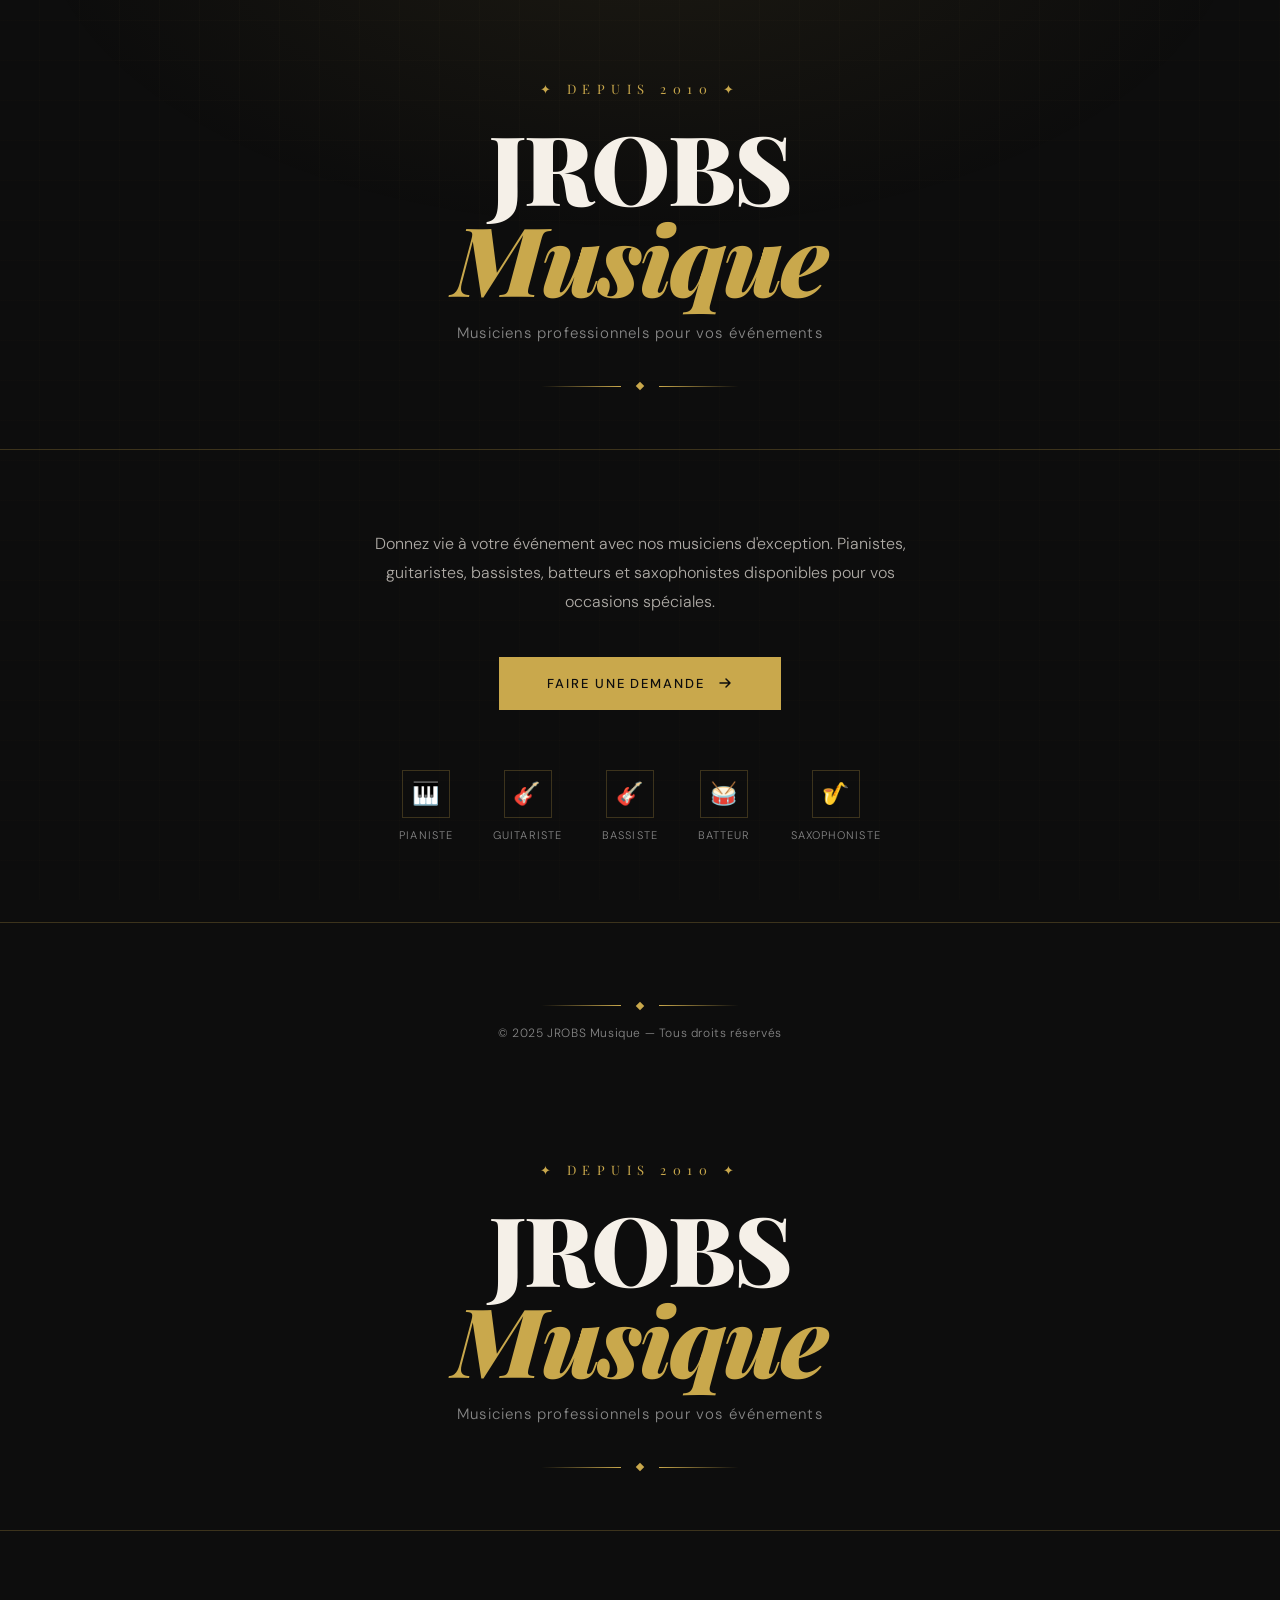
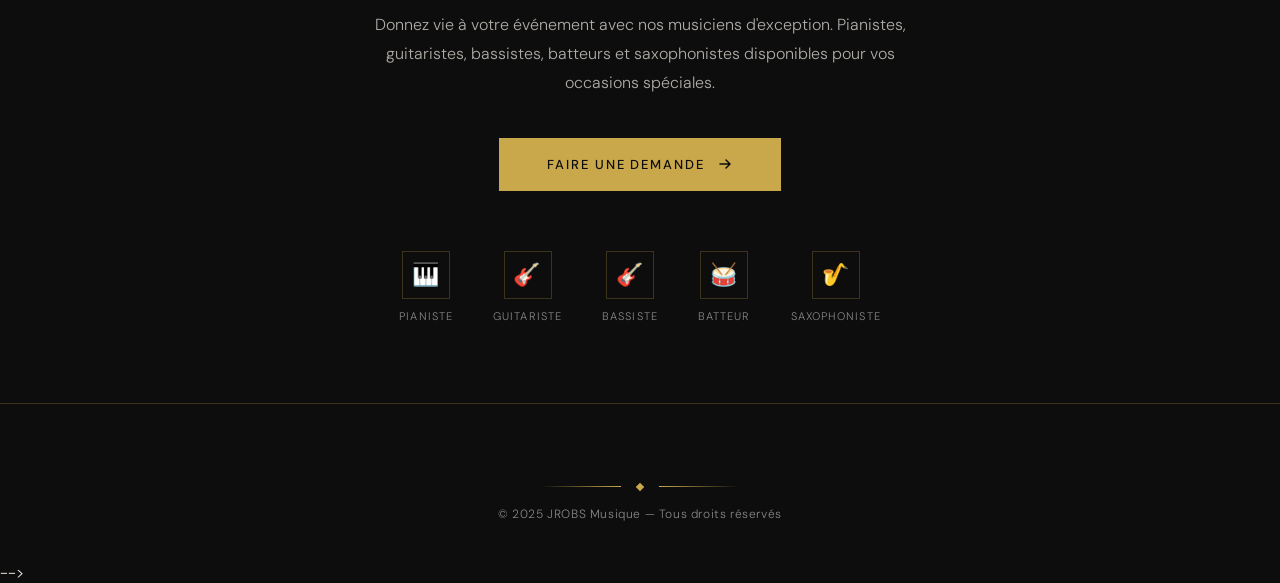
==== index.html @ 5fadddde "Update submitForm" ====
<!DOCTYPE html>
<html lang="fr">

<head>
  <meta charset="UTF-8">
  <meta name="viewport" content="width=device-width, initial-scale=1.0">
  <title>JROBS Musique — Demande de Musicien</title>
  <link
    href="https://fonts.googleapis.com/css2?family=Playfair+Display:ital,wght@0,400;0,700;0,900;1,400&family=DM+Sans:wght@300;400;500&display=swap"
    rel="stylesheet">
  <style>
    :root {
      --gold: #C9A84C;
      --gold-light: #E8CC7A;
      --dark: #0D0D0D;
      --dark2: #161616;
      --dark3: #1E1E1E;
      --cream: #F5F0E8;
      --text-muted: #888;
      --border: rgba(201, 168, 76, 0.25);
    }

    * {
      margin: 0;
      padding: 0;
      box-sizing: border-box;
    }

    body {
      background: var(--dark);
      color: var(--cream);
      font-family: 'DM Sans', sans-serif;
      font-weight: 300;
      min-height: 100vh;
      overflow-x: hidden;
    }

    /* BACKGROUND TEXTURE */
    body::before {
      content: '';
      position: fixed;
      inset: 0;
      background:
        radial-gradient(ellipse 80% 60% at 50% -10%, rgba(201, 168, 76, 0.08) 0%, transparent 60%),
        repeating-linear-gradient(0deg, transparent, transparent 39px, rgba(201, 168, 76, 0.03) 40px),
        repeating-linear-gradient(90deg, transparent, transparent 39px, rgba(201, 168, 76, 0.03) 40px);
      pointer-events: none;
      z-index: 0;
    }

    /* HERO */
    .hero {
      position: relative;
      z-index: 1;
      text-align: center;
      padding: 80px 20px 60px;
      border-bottom: 1px solid var(--border);
    }

    .logo-mark {
      font-family: 'Playfair Display', serif;
      font-size: 13px;
      letter-spacing: 0.5em;
      color: var(--gold);
      text-transform: uppercase;
      margin-bottom: 24px;
      opacity: 0;
      animation: fadeUp 0.8s 0.1s forwards;
    }

    .hero h1 {
      font-family: 'Playfair Display', serif;
      font-size: clamp(52px, 8vw, 96px);
      font-weight: 900;
      line-height: 0.95;
      letter-spacing: -0.02em;
      margin-bottom: 8px;
      opacity: 0;
      animation: fadeUp 0.8s 0.25s forwards;
    }

    .hero h1 span {
      display: block;
      font-style: italic;
      color: var(--gold);
    }

    .hero-sub {
      font-size: 15px;
      color: var(--text-muted);
      letter-spacing: 0.08em;
      margin-top: 20px;
      opacity: 0;
      animation: fadeUp 0.8s 0.4s forwards;
    }

    /* DECORATIVE LINE */
    .deco-line {
      display: flex;
      align-items: center;
      justify-content: center;
      gap: 16px;
      margin: 40px auto 0;
      opacity: 0;
      animation: fadeUp 0.8s 0.5s forwards;
    }

    .deco-line::before,
    .deco-line::after {
      content: '';
      height: 1px;
      width: 80px;
      background: linear-gradient(to right, transparent, var(--gold));
    }

    .deco-line::after {
      transform: scaleX(-1);
    }

    .deco-diamond {
      width: 6px;
      height: 6px;
      background: var(--gold);
      transform: rotate(45deg);
    }

    /* CTA SECTION */
    .cta-section {
      position: relative;
      z-index: 1;
      text-align: center;
      padding: 80px 20px;
    }

    .cta-intro {
      max-width: 560px;
      margin: 0 auto 40px;
      font-size: 16px;
      line-height: 1.8;
      color: rgba(245, 240, 232, 0.7);
      opacity: 0;
      animation: fadeUp 0.8s 0.6s forwards;
    }

    .btn-open {
      display: inline-flex;
      align-items: center;
      gap: 12px;
      background: var(--gold);
      color: var(--dark);
      font-family: 'DM Sans', sans-serif;
      font-size: 13px;
      font-weight: 500;
      letter-spacing: 0.15em;
      text-transform: uppercase;
      padding: 18px 48px;
      border: none;
      cursor: pointer;
      transition: all 0.3s;
      position: relative;
      overflow: hidden;
      opacity: 0;
      animation: fadeUp 0.8s 0.75s forwards;
    }

    .btn-open::before {
      content: '';
      position: absolute;
      inset: 0;
      background: var(--gold-light);
      transform: translateX(-100%);
      transition: transform 0.4s;
    }

    .btn-open:hover::before {
      transform: translateX(0);
    }

    .btn-open span {
      position: relative;
      z-index: 1;
    }

    .btn-open svg {
      position: relative;
      z-index: 1;
      transition: transform 0.3s;
    }

    .btn-open:hover svg {
      transform: translateX(4px);
    }

    /* INSTRUMENT ICONS */
    .instruments {
      display: flex;
      justify-content: center;
      gap: 40px;
      margin-top: 60px;
      flex-wrap: wrap;
      opacity: 0;
      animation: fadeUp 0.8s 0.9s forwards;
    }

    .instrument-item {
      display: flex;
      flex-direction: column;
      align-items: center;
      gap: 10px;
      color: var(--text-muted);
      font-size: 11px;
      letter-spacing: 0.1em;
      text-transform: uppercase;
      transition: color 0.3s;
      cursor: default;
    }

    .instrument-item:hover {
      color: var(--gold);
    }

    .instrument-icon {
      width: 48px;
      height: 48px;
      border: 1px solid var(--border);
      display: flex;
      align-items: center;
      justify-content: center;
      font-size: 22px;
      transition: border-color 0.3s, background 0.3s;
    }

    .instrument-item:hover .instrument-icon {
      border-color: var(--gold);
      background: rgba(201, 168, 76, 0.08);
    }

    /* MODAL OVERLAY */
    .modal-overlay {
      display: none;
      position: fixed;
      inset: 0;
      background: rgba(0, 0, 0, 0.85);
      backdrop-filter: blur(8px);
      z-index: 1000;
      align-items: flex-start;
      justify-content: center;
      padding: 20px;
      overflow-y: auto;
    }

    .modal-overlay.active {
      display: flex;
    }

    .modal {
      background: var(--dark2);
      border: 1px solid var(--border);
      width: 100%;
      max-width: 680px;
      margin: auto;
      position: relative;
      animation: slideUp 0.4s cubic-bezier(0.16, 1, 0.3, 1);
      box-shadow: 0 40px 100px rgba(0, 0, 0, 0.6), 0 0 0 1px rgba(201, 168, 76, 0.1);
    }

    .modal-header {
      padding: 36px 40px 28px;
      border-bottom: 1px solid var(--border);
      position: relative;
    }

    .modal-header::before {
      content: '';
      position: absolute;
      top: 0;
      left: 0;
      right: 0;
      height: 3px;
      background: linear-gradient(to right, var(--gold), var(--gold-light), var(--gold));
    }

    .modal-label {
      font-size: 11px;
      letter-spacing: 0.4em;
      color: var(--gold);
      text-transform: uppercase;
      margin-bottom: 8px;
    }

    .modal-title {
      font-family: 'Playfair Display', serif;
      font-size: 28px;
      font-weight: 700;
    }

    .modal-close {
      position: absolute;
      top: 28px;
      right: 32px;
      background: none;
      border: 1px solid var(--border);
      color: var(--text-muted);
      width: 36px;
      height: 36px;
      cursor: pointer;
      font-size: 18px;
      transition: all 0.2s;
      display: flex;
      align-items: center;
      justify-content: center;
    }

    .modal-close:hover {
      border-color: var(--gold);
      color: var(--gold);
    }

    /* FORM */
    .form-body {
      padding: 36px 40px 40px;
    }

    .form-section-title {
      font-size: 10px;
      letter-spacing: 0.4em;
      color: var(--gold);
      text-transform: uppercase;
      margin-bottom: 20px;
      margin-top: 32px;
      padding-bottom: 8px;
      border-bottom: 1px solid var(--border);
    }

    .form-section-title:first-child {
      margin-top: 0;
    }

    .form-row {
      display: grid;
      grid-template-columns: 1fr 1fr;
      gap: 16px;
      margin-bottom: 16px;
    }

    .form-row.single {
      grid-template-columns: 1fr;
    }

    .form-row.triple {
      grid-template-columns: 1fr 1fr 1fr;
    }

    .form-group {
      display: flex;
      flex-direction: column;
      gap: 6px;
    }

    label {
      font-size: 11px;
      letter-spacing: 0.1em;
      color: var(--text-muted);
      text-transform: uppercase;
    }

    input,
    select,
    textarea {
      background: var(--dark3);
      border: 1px solid rgba(255, 255, 255, 0.08);
      color: var(--cream);
      font-family: 'DM Sans', sans-serif;
      font-size: 14px;
      font-weight: 300;
      padding: 12px 16px;
      outline: none;
      transition: border-color 0.2s, background 0.2s;
      appearance: none;
    }

    input:focus,
    select:focus,
    textarea:focus {
      border-color: var(--gold);
      background: rgba(201, 168, 76, 0.04);
    }

    input::placeholder,
    textarea::placeholder {
      color: rgba(255, 255, 255, 0.2);
    }

    select {
      cursor: pointer;
      background-image: url("data:image/svg+xml,%3Csvg xmlns='http://www.w3.org/2000/svg' width='12' height='8' viewBox='0 0 12 8'%3E%3Cpath d='M1 1l5 5 5-5' stroke='%23C9A84C' stroke-width='1.5' fill='none'/%3E%3C/svg%3E");
      background-repeat: no-repeat;
      background-position: right 16px center;
      padding-right: 40px;
    }

    select option {
      background: var(--dark2);
    }

    textarea {
      resize: vertical;
      min-height: 90px;
      line-height: 1.6;
    }

    /* SERVICE SELECTOR */
    .service-grid {
      display: grid;
      grid-template-columns: repeat(5, 1fr);
      gap: 8px;
      margin-bottom: 16px;
    }

    .service-card {
      display: flex;
      flex-direction: column;
      align-items: center;
      gap: 8px;
      padding: 14px 8px 12px;
      border: 1px solid rgba(255, 255, 255, 0.08);
      background: var(--dark3);
      transition: border-color 0.2s, background 0.2s;
      text-align: center;
    }

    .service-card.active {
      border-color: var(--gold);
      background: rgba(201, 168, 76, 0.07);
    }

    .svc-icon {
      font-size: 22px;
      line-height: 1;
    }

    .svc-name {
      font-size: 10px;
      letter-spacing: 0.05em;
      color: var(--text-muted);
      transition: color 0.2s;
    }

    .service-card.active .svc-name {
      color: var(--gold);
    }

    .qty-control {
      display: flex;
      align-items: center;
      gap: 0;
      margin-top: 2px;
    }

    .qty-btn {
      width: 22px;
      height: 22px;
      background: rgba(255, 255, 255, 0.06);
      border: 1px solid rgba(255, 255, 255, 0.12);
      color: var(--cream);
      font-size: 14px;
      line-height: 1;
      cursor: pointer;
      display: flex;
      align-items: center;
      justify-content: center;
      transition: all 0.15s;
      flex-shrink: 0;
      padding: 0;
      user-select: none;
    }

    .qty-btn:hover {
      background: rgba(201, 168, 76, 0.2);
      border-color: var(--gold);
      color: var(--gold);
    }

    .service-card.active .qty-btn {
      background: rgba(201, 168, 76, 0.15);
      border-color: rgba(201, 168, 76, 0.4);
    }

    .qty-display {
      width: 26px;
      text-align: center;
      font-size: 13px;
      font-weight: 500;
      color: var(--cream);
      border-top: 1px solid rgba(255, 255, 255, 0.12);
      border-bottom: 1px solid rgba(255, 255, 255, 0.12);
      height: 22px;
      line-height: 20px;
      background: rgba(0, 0, 0, 0.2);
    }

    .service-card.active .qty-display {
      color: var(--gold);
    }

    /* RéSUMé MUSICIENS */
    .musicians-summary {
      display: none;
      background: rgba(201, 168, 76, 0.06);
      border: 1px solid var(--border);
      padding: 12px 16px;
      margin-top: 4px;
      font-size: 12px;
      color: var(--gold);
      letter-spacing: 0.04em;
    }

    .musicians-summary.visible {
      display: block;
    }

    /* CHECKBOX */
    .checkbox-group {
      display: flex;
      align-items: flex-start;
      gap: 12px;
      margin-top: 8px;
    }

    .checkbox-group input[type="checkbox"] {
      appearance: none;
      width: 18px;
      height: 18px;
      min-width: 18px;
      border: 1px solid rgba(255, 255, 255, 0.2);
      background: var(--dark3);
      cursor: pointer;
      padding: 0;
      position: relative;
      margin-top: 1px;
      transition: all 0.2s;
    }

    .checkbox-group input[type="checkbox"]:checked {
      background: var(--gold);
      border-color: var(--gold);
    }

    .checkbox-group input[type="checkbox"]:checked::after {
      content: '✓';
      position: absolute;
      inset: 0;
      display: flex;
      align-items: center;
      justify-content: center;
      color: var(--dark);
      font-size: 11px;
      font-weight: 700;
    }

    .checkbox-label {
      font-size: 12px;
      line-height: 1.5;
      color: rgba(245, 240, 232, 0.6);
    }

    .checkbox-label a {
      color: var(--gold);
      text-decoration: none;
    }

    .checkbox-label a:hover {
      text-decoration: underline;
    }

    /* POLICIES BOX */
    .policies-box {
      background: var(--dark3);
      border: 1px solid var(--border);
      padding: 16px 20px;
      margin-bottom: 16px;
      max-height: 120px;
      overflow-y: auto;
      font-size: 12px;
      line-height: 1.7;
      color: rgba(245, 240, 232, 0.5);
    }

    .policies-box::-webkit-scrollbar {
      width: 4px;
    }

    .policies-box::-webkit-scrollbar-thumb {
      background: var(--border);
    }

    /* SUBMIT BTN */
    .btn-submit {
      width: 100%;
      background: var(--gold);
      color: var(--dark);
      border: none;
      font-family: 'DM Sans', sans-serif;
      font-size: 13px;
      font-weight: 500;
      letter-spacing: 0.2em;
      text-transform: uppercase;
      padding: 18px;
      cursor: pointer;
      margin-top: 28px;
      transition: background 0.3s, transform 0.1s;
      position: relative;
      overflow: hidden;
    }

    .btn-submit::before {
      content: '';
      position: absolute;
      inset: 0;
      background: var(--gold-light);
      transform: translateX(-100%);
      transition: transform 0.4s;
    }

    .btn-submit:hover::before {
      transform: translateX(0);
    }

    .btn-submit span {
      position: relative;
      z-index: 1;
    }

    .btn-submit:active {
      transform: scale(0.99);
    }

    .btn-submit:disabled {
      opacity: 0.5;
      cursor: not-allowed;
    }

    /* SUCCESS STATE */
    .success-overlay {
      display: none;
      flex-direction: column;
      align-items: center;
      justify-content: center;
      padding: 60px 40px;
      text-align: center;
    }

    .success-overlay.active {
      display: flex;
    }

    .success-icon {
      width: 64px;
      height: 64px;
      border: 2px solid var(--gold);
      border-radius: 50%;
      display: flex;
      align-items: center;
      justify-content: center;
      font-size: 28px;
      margin-bottom: 24px;
      color: var(--gold);
    }

    .success-overlay h3 {
      font-family: 'Playfair Display', serif;
      font-size: 26px;
      margin-bottom: 12px;
    }

    .success-overlay p {
      color: var(--text-muted);
      font-size: 14px;
      line-height: 1.7;
      max-width: 360px;
    }

    /* FOOTER */
    footer {
      position: relative;
      z-index: 1;
      text-align: center;
      padding: 40px 20px;
      border-top: 1px solid var(--border);
      font-size: 12px;
      color: var(--text-muted);
      letter-spacing: 0.05em;
    }

    /* ANIMATIONS */
    @keyframes fadeUp {
      from {
        opacity: 0;
        transform: translateY(24px);
      }

      to {
        opacity: 1;
        transform: translateY(0);
      }
    }

    @keyframes slideUp {
      from {
        opacity: 0;
        transform: translateY(40px) scale(0.97);
      }

      to {
        opacity: 1;
        transform: translateY(0) scale(1);
      }
    }

    /* RESPONSIVE */
    @media (max-width: 600px) {
      .form-row {
        grid-template-columns: 1fr;
      }

      .form-row.triple {
        grid-template-columns: 1fr 1fr;
      }

      .service-grid {
        grid-template-columns: repeat(3, 1fr);
      }

      .form-body {
        padding: 24px 20px;
      }

      .modal-header {
        padding: 28px 24px 24px;
      }

      .modal-close {
        right: 20px;
      }

      .instruments {
        gap: 24px;
      }
    }
  </style>
</head>

<body>

  <!-- HERO -->
  <section class="hero">
    <div class="logo-mark">✦ Depuis 2010 ✦</div>
    <h1>JROBS<span>Musique</span></h1>
    <p class="hero-sub">Musiciens professionnels pour vos événements</p>
    <div class="deco-line">
      <div class="deco-diamond"></div>
    </div>
  </section>

  <!-- CTA -->
  <section class="cta-section">
    <p class="cta-intro">
      Donnez vie à votre événement avec nos musiciens d'exception.
      Pianistes, guitaristes, bassistes, batteurs et saxophonistes
      disponibles pour vos occasions spéciales.
    </p>

    <button class="btn-open" onclick="openModal()">
      <span>Faire une demande</span>
      <svg width="16" height="16" viewBox="0 0 16 16" fill="none">
        <path d="M3 8h10M9 4l4 4-4 4" stroke="currentColor" stroke-width="1.5" stroke-linecap="round"
          stroke-linejoin="round" />
      </svg>
    </button>

    <div class="instruments">
      <div class="instrument-item">
        <div class="instrument-icon">🎹</div>
        Pianiste
      </div>
      <div class="instrument-item">
        <div class="instrument-icon">🎸</div>
        Guitariste
      </div>
      <div class="instrument-item">
        <div class="instrument-icon">🎸</div>
        Bassiste
      </div>
      <div class="instrument-item">
        <div class="instrument-icon">🥁</div>
        Batteur
      </div>
      <div class="instrument-item">
        <div class="instrument-icon">🎷</div>
        Saxophoniste
      </div>
    </div>
  </section>

  <!-- MODAL -->
  <div class="modal-overlay" id="modalOverlay" onclick="handleOverlayClick(event)">
    <div class="modal" id="modal">

      <div id="formContent">
        <div class="modal-header">
          <div class="modal-label">✦ Demande de musicien</div>
          <div class="modal-title">Réservation de service</div>
          <button class="modal-close" onclick="closeModal()">✕</button>
        </div>

        <div class="form-body">
          <!-- SERVICE -->
          <div class="form-section-title">Service souhaité — sélectionnez le nombre de musiciens</div>
          <div class="service-grid" id="serviceGrid">
            <div class="service-card" id="card-Pianiste">
              <span class="svc-icon">🎹</span>
              <span class="svc-name">Pianiste</span>
              <div class="qty-control">
                <button type="button" class="qty-btn" onclick="changeQty('Pianiste', -1)">−</button>
                <div class="qty-display" id="qty-Pianiste">0</div>
                <button type="button" class="qty-btn" onclick="changeQty('Pianiste', 1)">+</button>
              </div>
            </div>
            <div class="service-card" id="card-Guitariste">
              <span class="svc-icon">🎸</span>
              <span class="svc-name">Guitariste</span>
              <div class="qty-control">
                <button type="button" class="qty-btn" onclick="changeQty('Guitariste', -1)">−</button>
                <div class="qty-display" id="qty-Guitariste">0</div>
                <button type="button" class="qty-btn" onclick="changeQty('Guitariste', 1)">+</button>
              </div>
            </div>
            <div class="service-card" id="card-Bassiste">
              <span class="svc-icon">🎸</span>
              <span class="svc-name">Bassiste</span>
              <div class="qty-control">
                <button type="button" class="qty-btn" onclick="changeQty('Bassiste', -1)">−</button>
                <div class="qty-display" id="qty-Bassiste">0</div>
                <button type="button" class="qty-btn" onclick="changeQty('Bassiste', 1)">+</button>
              </div>
            </div>
            <div class="service-card" id="card-Batteur">
              <span class="svc-icon">🥁</span>
              <span class="svc-name">Batteur</span>
              <div class="qty-control">
                <button type="button" class="qty-btn" onclick="changeQty('Batteur', -1)">−</button>
                <div class="qty-display" id="qty-Batteur">0</div>
                <button type="button" class="qty-btn" onclick="changeQty('Batteur', 1)">+</button>
              </div>
            </div>
            <div class="service-card" id="card-Saxophoniste">
              <span class="svc-icon">🎷</span>
              <span class="svc-name">Saxophoniste</span>
              <div class="qty-control">
                <button type="button" class="qty-btn" onclick="changeQty('Saxophoniste', -1)">−</button>
                <div class="qty-display" id="qty-Saxophoniste">0</div>
                <button type="button" class="qty-btn" onclick="changeQty('Saxophoniste', 1)">+</button>
              </div>
            </div>
          </div>
          <div class="musicians-summary" id="musiciansSummary"></div>

          <!-- éVéNEMENT -->
          <div class="form-section-title">Détails de l'événement</div>
          <div class="form-row triple">
            <div class="form-group">
              <label for="date">Date *</label>
              <input type="date" id="date" required>
            </div>
            <div class="form-group">
              <label for="heure">Heure de début *</label>
              <input type="time" id="heure" required>
            </div>
            <div class="form-group">
              <label for="duree">Durée *</label>
              <select id="duree" required>
                <option value="" disabled selected>Choisir</option>
                <option value="1h">1 heure</option>
                <option value="2h">2 heures</option>
                <option value="3h">3 heures</option>
                <option value="4h">4 heures</option>
              </select>
            </div>
          </div>

          <!-- COORDONNéES -->
          <div class="form-section-title">Coordonnées</div>
          <div class="form-row">
            <div class="form-group">
              <label for="nom">Nom *</label>
              <input type="text" id="nom" placeholder="Dupont" required>
            </div>
            <div class="form-group">
              <label for="prenom">Prénom *</label>
              <input type="text" id="prenom" placeholder="Marie" required>
            </div>
          </div>

          <div class="form-row single">
            <div class="form-group">
              <label for="adresse">Adresse *</label>
              <input type="text" id="adresse" placeholder="123 Rue Sainte-Catherine, Montréal, QC" required>
            </div>
          </div>

          <div class="form-row">
            <div class="form-group">
              <label for="responsable">Responsable</label>
              <input type="text" id="responsable" placeholder="Nom du responsable">
            </div>
            <div class="form-group">
              <label for="telephone">Téléphone *</label>
              <input type="tel" id="telephone" placeholder="514-555-0123" required>
            </div>
          </div>

          <div class="form-row single">
            <div class="form-group">
              <label for="courriel">Courriel *</label>
              <input type="email" id="courriel" placeholder="marie@exemple.com" required>
            </div>
          </div>

          <div class="form-row single">
            <div class="form-group">
              <label for="note">Note / Commentaires</label>
              <textarea id="note"
                placeholder="Informations supplémentaires sur votre événement, demandes spéciales..."></textarea>
            </div>
          </div>

          <!-- POLITIQUES -->
          <div class="form-section-title">Politiques et conditions</div>
          <div class="policies-box">
            <strong style="color: var(--cream);">Politiques de réservation JROBS Musique</strong><br><br>
            <strong>1. Confirmation :</strong> Toute réservation est confirmée à la réception d'un acompte de 50% du
            montant total.<br><br>
            <strong>2. Annulation :</strong> Toute annulation effectuée moins de 72 heures avant l'événement ne sera pas
            remboursée. Pour les annulations au-delà de 72 heures, l'acompte sera remboursé en totalité.<br><br>
            <strong>3. Déplacement :</strong> Les frais de déplacement hors de l'île de Montréal sont à la charge du
            client et seront calculés selon la distance.<br><br>
            <strong>4. équipement :</strong> JROBS Musique fournit l'équipement de base. Tout équipement supplémentaire
            requis doit être mentionné au moment de la réservation.<br><br>
            <strong>5. Comportement :</strong> JROBS Musique se réserve le droit de refuser ou d'interrompre une
            prestation en cas de comportement irrespectueux envers les musiciens.<br><br>
            <strong>6. Responsabilité :</strong> JROBS Musique ne peut être tenu responsable des imprévus de force
            majeure (conditions météorologiques extrêmes, urgences médicales, etc.).<br><br>
            <strong>7. Confidentialité :</strong> Vos données personnelles sont utilisées uniquement dans le cadre de
            votre réservation et ne sont jamais partagées avec des tiers.
          </div>

          <div class="checkbox-group">
            <input type="checkbox" id="accepte" required>
            <label for="accepte" class="checkbox-label">
              J'accepte les <a href="#" onclick="return false;">termes et conditions</a> ainsi que les politiques de
              réservation de JROBS Musique. *
            </label>
          </div>

          <button class="btn-submit" onclick="submitForm()" id="submitBtn">
            <span>Envoyer la demande</span>
          </button>

          <p
            style="font-size:11px; color:var(--text-muted); text-align:center; margin-top:16px; letter-spacing:0.04em;">
            * Champs obligatoires — Nous vous contacterons dans les 24 heures.
          </p>
        </div>
      </div>

      <!-- SUCCESS -->
      <div class="success-overlay" id="successContent">
        <div class="success-icon">✓</div>
        <h3>Demande envoyée!</h3>
        <p>Merci pour votre demande. Notre équipe vous contactera dans les 24 heures pour confirmer votre réservation.
        </p>
        <button class="btn-open" style="margin-top:32px; opacity:1;" onclick="closeModal()">
          <span>Fermer</span>
        </button>
      </div>

    </div>
  </div>

  <footer>
    <div class="deco-line" style="opacity:1; margin-bottom:16px;">
      <div class="deco-diamond"></div>
    </div>
    © 2025 JROBS Musique — Tous droits réservés
  </footer>

  <script>
    const GOOGLE_SCRIPT_URL = 'https://script.google.com/macros/s/AKfycbwPtpRryLYB7BLuUv9EiYYM3P1NKjiv-B-_f-7_PsC_ZFGIzuzZaz6cftkNDvCWi-KdGQ/exec';

    // Quantity state
    const quantities = { Pianiste: 0, Guitariste: 0, Bassiste: 0, Batteur: 0, Saxophoniste: 0 };

    function changeQty(type, delta) {
      quantities[type] = Math.max(0, Math.min(10, quantities[type] + delta));
      document.getElementById('qty-' + type).textContent = quantities[type];
      const card = document.getElementById('card-' + type);
      card.classList.toggle('active', quantities[type] > 0);
      updateSummary();
    }

    function updateSummary() {
      const parts = [];
      for (const [type, qty] of Object.entries(quantities)) {
        if (qty > 0) parts.push(qty + ' ' + type + (qty > 1 ? (type === 'Batteur' ? 's' : 's') : ''));
      }
      const box = document.getElementById('musiciansSummary');
      if (parts.length > 0) {
        box.textContent = '✦ Demande : ' + parts.join(', ');
        box.classList.add('visible');
      } else {
        box.classList.remove('visible');
      }
    }

    function getServiceSummary() {
      return Object.entries(quantities)
        .filter(([, q]) => q > 0)
        .map(([t, q]) => q + 'x ' + t)
        .join(', ');
    }

    function openModal() {
      document.getElementById('modalOverlay').classList.add('active');
      document.body.style.overflow = 'hidden';
    }

    function closeModal() {
      document.getElementById('modalOverlay').classList.remove('active');
      document.body.style.overflow = '';
      setTimeout(() => {
        document.getElementById('successContent').classList.remove('active');
        document.getElementById('formContent').style.display = '';
      }, 300);
    }

    function handleOverlayClick(e) {
      if (e.target === document.getElementById('modalOverlay')) closeModal();
    }

    async function submitForm() {
      const serviceSummary = getServiceSummary();
      const date = document.getElementById('date').value;
      const heure = document.getElementById('heure').value;
      const duree = document.getElementById('duree').value;
      const nom = document.getElementById('nom').value.trim();
      const prenom = document.getElementById('prenom').value.trim();
      const adresse = document.getElementById('adresse').value.trim();
      const responsable = document.getElementById('responsable').value.trim();
      const telephone = document.getElementById('telephone').value.trim();
      const courriel = document.getElementById('courriel').value.trim();
      const note = document.getElementById('note').value.trim();
      const accepte = document.getElementById('accepte').checked;

      if (!serviceSummary) { alert('Veuillez sélectionner au moins un musicien.'); return; }
      if (!date) { alert('Veuillez sélectionner une date.'); return; }
      if (!heure) { alert('Veuillez indiquer une heure de début.'); return; }
      if (!duree) { alert('Veuillez sélectionner une durée.'); return; }
      if (!nom || !prenom) { alert('Veuillez entrer votre nom et prénom.'); return; }
      if (!adresse) { alert('Veuillez entrer votre adresse.'); return; }
      if (!telephone) { alert('Veuillez entrer votre numéro de téléphone.'); return; }
      if (!courriel) { alert('Veuillez entrer votre adresse courriel.'); return; }
      if (!accepte) { alert('Veuillez accepter les termes et conditions.'); return; }

      const btn = document.getElementById('submitBtn');
      btn.disabled = true;
      btn.querySelector('span').textContent = 'Envoi en cours...';

      const formData = {
        timestamp: new Date().toLocaleString('fr-CA'),
        service: serviceSummary,
        pianiste: quantities.Pianiste,
        guitariste: quantities.Guitariste,
        bassiste: quantities.Bassiste,
        batteur: quantities.Batteur,
        saxophoniste: quantities.Saxophoniste,
        date, heure, duree,
        nom, prenom, adresse, responsable,
        telephone, courriel, note,
        termes_acceptes: 'Oui'
      };

      try {
        if (GOOGLE_SCRIPT_URL === 'https://script.google.com/macros/s/AKfycbwPtpRryLYB7BLuUv9EiYYM3P1NKjiv-B-_f-7_PsC_ZFGIzuzZaz6cftkNDvCWi-KdGQ/exec') {

          console.log('Données du formulaire:', formData);
          // URLSearchParams évite les problèmes CORS avec Google Apps Script
          const params = new URLSearchParams(formData);

          // for (const [key, val] of Object.entries(formData)) {
          //   params.append(key, val);
          // }

          await fetch(GOOGLE_SCRIPT_URL, {
            method: 'POST',
            mode: 'no-cors',
            body: params
          });
          await new Promise(r => setTimeout(r, 1000));
        }

        document.getElementById('formContent').style.display = 'none';
        document.getElementById('successContent').classList.add('active');

      } catch (error) {
        console.error('Erreur:', error);
        alert('Une erreur est survenue. Veuillez réessayer ou nous contacter directement.');
        btn.disabled = false;
        btn.querySelector('span').textContent = 'Envoyer la demande';
      }
    }

    document.addEventListener('keydown', e => {
      if (e.key === 'Escape') closeModal();
    });
  </script>
</body>

</html>

<!-- <!DOCTYPE html>
<html lang="fr">
<head>
<meta charset="UTF-8">
<meta name="viewport" content="width=device-width, initial-scale=1.0">
<title>JROBS Musique — Demande de Musicien</title>
<link href="https://fonts.googleapis.com/css2?family=Playfair+Display:ital,wght@0,400;0,700;0,900;1,400&family=DM+Sans:wght@300;400;500&display=swap" rel="stylesheet">
<style>
  :root {
    --gold: #C9A84C;
    --gold-light: #E8CC7A;
    --dark: #0D0D0D;
    --dark2: #161616;
    --dark3: #1E1E1E;
    --cream: #F5F0E8;
    --text-muted: #888;
    --border: rgba(201,168,76,0.25);
  }

  * { margin: 0; padding: 0; box-sizing: border-box; }

  body {
    background: var(--dark);
    color: var(--cream);
    font-family: 'DM Sans', sans-serif;
    font-weight: 300;
    min-height: 100vh;
    overflow-x: hidden;
  }

  /* BACKGROUND TEXTURE */
  body::before {
    content: '';
    position: fixed;
    inset: 0;
    background:
      radial-gradient(ellipse 80% 60% at 50% -10%, rgba(201,168,76,0.08) 0%, transparent 60%),
      repeating-linear-gradient(0deg, transparent, transparent 39px, rgba(201,168,76,0.03) 40px),
      repeating-linear-gradient(90deg, transparent, transparent 39px, rgba(201,168,76,0.03) 40px);
    pointer-events: none;
    z-index: 0;
  }

  /* HERO */
  .hero {
    position: relative;
    z-index: 1;
    text-align: center;
    padding: 80px 20px 60px;
    border-bottom: 1px solid var(--border);
  }

  .logo-mark {
    font-family: 'Playfair Display', serif;
    font-size: 13px;
    letter-spacing: 0.5em;
    color: var(--gold);
    text-transform: uppercase;
    margin-bottom: 24px;
    opacity: 0;
    animation: fadeUp 0.8s 0.1s forwards;
  }

  .hero h1 {
    font-family: 'Playfair Display', serif;
    font-size: clamp(52px, 8vw, 96px);
    font-weight: 900;
    line-height: 0.95;
    letter-spacing: -0.02em;
    margin-bottom: 8px;
    opacity: 0;
    animation: fadeUp 0.8s 0.25s forwards;
  }

  .hero h1 span {
    display: block;
    font-style: italic;
    color: var(--gold);
  }

  .hero-sub {
    font-size: 15px;
    color: var(--text-muted);
    letter-spacing: 0.08em;
    margin-top: 20px;
    opacity: 0;
    animation: fadeUp 0.8s 0.4s forwards;
  }

  /* DECORATIVE LINE */
  .deco-line {
    display: flex;
    align-items: center;
    justify-content: center;
    gap: 16px;
    margin: 40px auto 0;
    opacity: 0;
    animation: fadeUp 0.8s 0.5s forwards;
  }
  .deco-line::before, .deco-line::after {
    content: '';
    height: 1px;
    width: 80px;
    background: linear-gradient(to right, transparent, var(--gold));
  }
  .deco-line::after { transform: scaleX(-1); }
  .deco-diamond {
    width: 6px; height: 6px;
    background: var(--gold);
    transform: rotate(45deg);
  }

  /* CTA SECTION */
  .cta-section {
    position: relative;
    z-index: 1;
    text-align: center;
    padding: 80px 20px;
  }

  .cta-intro {
    max-width: 560px;
    margin: 0 auto 40px;
    font-size: 16px;
    line-height: 1.8;
    color: rgba(245,240,232,0.7);
    opacity: 0;
    animation: fadeUp 0.8s 0.6s forwards;
  }

  .btn-open {
    display: inline-flex;
    align-items: center;
    gap: 12px;
    background: var(--gold);
    color: var(--dark);
    font-family: 'DM Sans', sans-serif;
    font-size: 13px;
    font-weight: 500;
    letter-spacing: 0.15em;
    text-transform: uppercase;
    padding: 18px 48px;
    border: none;
    cursor: pointer;
    transition: all 0.3s;
    position: relative;
    overflow: hidden;
    opacity: 0;
    animation: fadeUp 0.8s 0.75s forwards;
  }

  .btn-open::before {
    content: '';
    position: absolute;
    inset: 0;
    background: var(--gold-light);
    transform: translateX(-100%);
    transition: transform 0.4s;
  }

  .btn-open:hover::before { transform: translateX(0); }
  .btn-open span { position: relative; z-index: 1; }
  .btn-open svg { position: relative; z-index: 1; transition: transform 0.3s; }
  .btn-open:hover svg { transform: translateX(4px); }

  /* INSTRUMENT ICONS */
  .instruments {
    display: flex;
    justify-content: center;
    gap: 40px;
    margin-top: 60px;
    flex-wrap: wrap;
    opacity: 0;
    animation: fadeUp 0.8s 0.9s forwards;
  }

  .instrument-item {
    display: flex;
    flex-direction: column;
    align-items: center;
    gap: 10px;
    color: var(--text-muted);
    font-size: 11px;
    letter-spacing: 0.1em;
    text-transform: uppercase;
    transition: color 0.3s;
    cursor: default;
  }

  .instrument-item:hover { color: var(--gold); }

  .instrument-icon {
    width: 48px; height: 48px;
    border: 1px solid var(--border);
    display: flex;
    align-items: center;
    justify-content: center;
    font-size: 22px;
    transition: border-color 0.3s, background 0.3s;
  }

  .instrument-item:hover .instrument-icon {
    border-color: var(--gold);
    background: rgba(201,168,76,0.08);
  }

  /* MODAL OVERLAY */
  .modal-overlay {
    display: none;
    position: fixed;
    inset: 0;
    background: rgba(0,0,0,0.85);
    backdrop-filter: blur(8px);
    z-index: 1000;
    align-items: flex-start;
    justify-content: center;
    padding: 20px;
    overflow-y: auto;
  }

  .modal-overlay.active { display: flex; }

  .modal {
    background: var(--dark2);
    border: 1px solid var(--border);
    width: 100%;
    max-width: 680px;
    margin: auto;
    position: relative;
    animation: slideUp 0.4s cubic-bezier(0.16,1,0.3,1);
    box-shadow: 0 40px 100px rgba(0,0,0,0.6), 0 0 0 1px rgba(201,168,76,0.1);
  }

  .modal-header {
    padding: 36px 40px 28px;
    border-bottom: 1px solid var(--border);
    position: relative;
  }

  .modal-header::before {
    content: '';
    position: absolute;
    top: 0; left: 0; right: 0;
    height: 3px;
    background: linear-gradient(to right, var(--gold), var(--gold-light), var(--gold));
  }

  .modal-label {
    font-size: 11px;
    letter-spacing: 0.4em;
    color: var(--gold);
    text-transform: uppercase;
    margin-bottom: 8px;
  }

  .modal-title {
    font-family: 'Playfair Display', serif;
    font-size: 28px;
    font-weight: 700;
  }

  .modal-close {
    position: absolute;
    top: 28px; right: 32px;
    background: none;
    border: 1px solid var(--border);
    color: var(--text-muted);
    width: 36px; height: 36px;
    cursor: pointer;
    font-size: 18px;
    transition: all 0.2s;
    display: flex;
    align-items: center;
    justify-content: center;
  }

  .modal-close:hover {
    border-color: var(--gold);
    color: var(--gold);
  }

  /* FORM */
  .form-body {
    padding: 36px 40px 40px;
  }

  .form-section-title {
    font-size: 10px;
    letter-spacing: 0.4em;
    color: var(--gold);
    text-transform: uppercase;
    margin-bottom: 20px;
    margin-top: 32px;
    padding-bottom: 8px;
    border-bottom: 1px solid var(--border);
  }

  .form-section-title:first-child { margin-top: 0; }

  .form-row {
    display: grid;
    grid-template-columns: 1fr 1fr;
    gap: 16px;
    margin-bottom: 16px;
  }

  .form-row.single { grid-template-columns: 1fr; }
  .form-row.triple { grid-template-columns: 1fr 1fr 1fr; }

  .form-group {
    display: flex;
    flex-direction: column;
    gap: 6px;
  }

  label {
    font-size: 11px;
    letter-spacing: 0.1em;
    color: var(--text-muted);
    text-transform: uppercase;
  }

  input, select, textarea {
    background: var(--dark3);
    border: 1px solid rgba(255,255,255,0.08);
    color: var(--cream);
    font-family: 'DM Sans', sans-serif;
    font-size: 14px;
    font-weight: 300;
    padding: 12px 16px;
    outline: none;
    transition: border-color 0.2s, background 0.2s;
    appearance: none;
  }

  input:focus, select:focus, textarea:focus {
    border-color: var(--gold);
    background: rgba(201,168,76,0.04);
  }

  input::placeholder, textarea::placeholder {
    color: rgba(255,255,255,0.2);
  }

  select {
    cursor: pointer;
    background-image: url("data:image/svg+xml,%3Csvg xmlns='http://www.w3.org/2000/svg' width='12' height='8' viewBox='0 0 12 8'%3E%3Cpath d='M1 1l5 5 5-5' stroke='%23C9A84C' stroke-width='1.5' fill='none'/%3E%3C/svg%3E");
    background-repeat: no-repeat;
    background-position: right 16px center;
    padding-right: 40px;
  }

  select option {
    background: var(--dark2);
  }

  textarea {
    resize: vertical;
    min-height: 90px;
    line-height: 1.6;
  }

  /* SERVICE SELECTOR */
  .service-grid {
    display: grid;
    grid-template-columns: repeat(5, 1fr);
    gap: 8px;
    margin-bottom: 16px;
  }

  .service-card {
    display: flex;
    flex-direction: column;
    align-items: center;
    gap: 8px;
    padding: 14px 8px 12px;
    border: 1px solid rgba(255,255,255,0.08);
    background: var(--dark3);
    transition: border-color 0.2s, background 0.2s;
    text-align: center;
  }

  .service-card.active {
    border-color: var(--gold);
    background: rgba(201,168,76,0.07);
  }

  .svc-icon { font-size: 22px; line-height: 1; }

  .svc-name {
    font-size: 10px;
    letter-spacing: 0.05em;
    color: var(--text-muted);
    transition: color 0.2s;
  }

  .service-card.active .svc-name { color: var(--gold); }

  .qty-control {
    display: flex;
    align-items: center;
    gap: 0;
    margin-top: 2px;
  }

  .qty-btn {
    width: 22px; height: 22px;
    background: rgba(255,255,255,0.06);
    border: 1px solid rgba(255,255,255,0.12);
    color: var(--cream);
    font-size: 14px;
    line-height: 1;
    cursor: pointer;
    display: flex;
    align-items: center;
    justify-content: center;
    transition: all 0.15s;
    flex-shrink: 0;
    padding: 0;
    user-select: none;
  }

  .qty-btn:hover { background: rgba(201,168,76,0.2); border-color: var(--gold); color: var(--gold); }

  .service-card.active .qty-btn {
    background: rgba(201,168,76,0.15);
    border-color: rgba(201,168,76,0.4);
  }

  .qty-display {
    width: 26px;
    text-align: center;
    font-size: 13px;
    font-weight: 500;
    color: var(--cream);
    border-top: 1px solid rgba(255,255,255,0.12);
    border-bottom: 1px solid rgba(255,255,255,0.12);
    height: 22px;
    line-height: 20px;
    background: rgba(0,0,0,0.2);
  }

  .service-card.active .qty-display { color: var(--gold); }

  /* RÉSUMÉ MUSICIENS */
  .musicians-summary {
    display: none;
    background: rgba(201,168,76,0.06);
    border: 1px solid var(--border);
    padding: 12px 16px;
    margin-top: 4px;
    font-size: 12px;
    color: var(--gold);
    letter-spacing: 0.04em;
  }

  .musicians-summary.visible { display: block; }

  /* CHECKBOX */
  .checkbox-group {
    display: flex;
    align-items: flex-start;
    gap: 12px;
    margin-top: 8px;
  }

  .checkbox-group input[type="checkbox"] {
    appearance: none;
    width: 18px; height: 18px;
    min-width: 18px;
    border: 1px solid rgba(255,255,255,0.2);
    background: var(--dark3);
    cursor: pointer;
    padding: 0;
    position: relative;
    margin-top: 1px;
    transition: all 0.2s;
  }

  .checkbox-group input[type="checkbox"]:checked {
    background: var(--gold);
    border-color: var(--gold);
  }

  .checkbox-group input[type="checkbox"]:checked::after {
    content: '✓';
    position: absolute;
    inset: 0;
    display: flex;
    align-items: center;
    justify-content: center;
    color: var(--dark);
    font-size: 11px;
    font-weight: 700;
  }

  .checkbox-label {
    font-size: 12px;
    line-height: 1.5;
    color: rgba(245,240,232,0.6);
  }

  .checkbox-label a {
    color: var(--gold);
    text-decoration: none;
  }

  .checkbox-label a:hover { text-decoration: underline; }

  /* POLICIES BOX */
  .policies-box {
    background: var(--dark3);
    border: 1px solid var(--border);
    padding: 16px 20px;
    margin-bottom: 16px;
    max-height: 120px;
    overflow-y: auto;
    font-size: 12px;
    line-height: 1.7;
    color: rgba(245,240,232,0.5);
  }

  .policies-box::-webkit-scrollbar { width: 4px; }
  .policies-box::-webkit-scrollbar-thumb { background: var(--border); }

  /* SUBMIT BTN */
  .btn-submit {
    width: 100%;
    background: var(--gold);
    color: var(--dark);
    border: none;
    font-family: 'DM Sans', sans-serif;
    font-size: 13px;
    font-weight: 500;
    letter-spacing: 0.2em;
    text-transform: uppercase;
    padding: 18px;
    cursor: pointer;
    margin-top: 28px;
    transition: background 0.3s, transform 0.1s;
    position: relative;
    overflow: hidden;
  }

  .btn-submit::before {
    content: '';
    position: absolute;
    inset: 0;
    background: var(--gold-light);
    transform: translateX(-100%);
    transition: transform 0.4s;
  }

  .btn-submit:hover::before { transform: translateX(0); }
  .btn-submit span { position: relative; z-index: 1; }
  .btn-submit:active { transform: scale(0.99); }
  .btn-submit:disabled { opacity: 0.5; cursor: not-allowed; }

  /* SUCCESS STATE */
  .success-overlay {
    display: none;
    flex-direction: column;
    align-items: center;
    justify-content: center;
    padding: 60px 40px;
    text-align: center;
  }

  .success-overlay.active { display: flex; }
  .success-icon {
    width: 64px; height: 64px;
    border: 2px solid var(--gold);
    border-radius: 50%;
    display: flex;
    align-items: center;
    justify-content: center;
    font-size: 28px;
    margin-bottom: 24px;
    color: var(--gold);
  }

  .success-overlay h3 {
    font-family: 'Playfair Display', serif;
    font-size: 26px;
    margin-bottom: 12px;
  }

  .success-overlay p {
    color: var(--text-muted);
    font-size: 14px;
    line-height: 1.7;
    max-width: 360px;
  }

  /* FOOTER */
  footer {
    position: relative;
    z-index: 1;
    text-align: center;
    padding: 40px 20px;
    border-top: 1px solid var(--border);
    font-size: 12px;
    color: var(--text-muted);
    letter-spacing: 0.05em;
  }

  /* ANIMATIONS */
  @keyframes fadeUp {
    from { opacity: 0; transform: translateY(24px); }
    to { opacity: 1; transform: translateY(0); }
  }

  @keyframes slideUp {
    from { opacity: 0; transform: translateY(40px) scale(0.97); }
    to { opacity: 1; transform: translateY(0) scale(1); }
  }

  /* RESPONSIVE */
  @media (max-width: 600px) {
    .form-row { grid-template-columns: 1fr; }
    .form-row.triple { grid-template-columns: 1fr 1fr; }
    .service-grid { grid-template-columns: repeat(3, 1fr); }
    .form-body { padding: 24px 20px; }
    .modal-header { padding: 28px 24px 24px; }
    .modal-close { right: 20px; }
    .instruments { gap: 24px; }
  }
</style>
</head>
<body>

<!-- HERO -->
<section class="hero">
  <div class="logo-mark">✦ Depuis 2010 ✦</div>
  <h1>JROBS<span>Musique</span></h1>
  <p class="hero-sub">Musiciens professionnels pour vos événements</p>
  <div class="deco-line"><div class="deco-diamond"></div></div>
</section>

<!-- CTA -->
<section class="cta-section">
  <p class="cta-intro">
    Donnez vie à votre événement avec nos musiciens d'exception. 
    Pianistes, guitaristes, bassistes, batteurs et saxophonistes 
    disponibles pour vos occasions spéciales.
  </p>

  <button class="btn-open" onclick="openModal()">
    <span>Faire une demande</span>
    <svg width="16" height="16" viewBox="0 0 16 16" fill="none">
      <path d="M3 8h10M9 4l4 4-4 4" stroke="currentColor" stroke-width="1.5" stroke-linecap="round" stroke-linejoin="round"/>
    </svg>
  </button>

  <div class="instruments">
    <div class="instrument-item">
      <div class="instrument-icon">🎹</div>
      Pianiste
    </div>
    <div class="instrument-item">
      <div class="instrument-icon">🎸</div>
      Guitariste
    </div>
    <div class="instrument-item">
      <div class="instrument-icon">🎸</div>
      Bassiste
    </div>
    <div class="instrument-item">
      <div class="instrument-icon">🥁</div>
      Batteur
    </div>
    <div class="instrument-item">
      <div class="instrument-icon">🎷</div>
      Saxophoniste
    </div>
  </div>
</section>

<!-- MODAL -->
<div class="modal-overlay" id="modalOverlay" onclick="handleOverlayClick(event)">
  <div class="modal" id="modal">

    <div id="formContent">
      <div class="modal-header">
        <div class="modal-label">✦ Demande de musicien</div>
        <div class="modal-title">Réservation de service</div>
        <button class="modal-close" onclick="closeModal()">✕</button>
      </div>

      <div class="form-body">
        <!-- SERVICE -->
        <div class="form-section-title">Service souhaité — sélectionnez le nombre de musiciens</div>
        <div class="service-grid" id="serviceGrid">
          <div class="service-card" id="card-Pianiste">
            <span class="svc-icon">🎹</span>
            <span class="svc-name">Pianiste</span>
            <div class="qty-control">
              <button type="button" class="qty-btn" onclick="changeQty('Pianiste', -1)">−</button>
              <div class="qty-display" id="qty-Pianiste">0</div>
              <button type="button" class="qty-btn" onclick="changeQty('Pianiste', 1)">+</button>
            </div>
          </div>
          <div class="service-card" id="card-Guitariste">
            <span class="svc-icon">🎸</span>
            <span class="svc-name">Guitariste</span>
            <div class="qty-control">
              <button type="button" class="qty-btn" onclick="changeQty('Guitariste', -1)">−</button>
              <div class="qty-display" id="qty-Guitariste">0</div>
              <button type="button" class="qty-btn" onclick="changeQty('Guitariste', 1)">+</button>
            </div>
          </div>
          <div class="service-card" id="card-Bassiste">
            <span class="svc-icon">🎸</span>
            <span class="svc-name">Bassiste</span>
            <div class="qty-control">
              <button type="button" class="qty-btn" onclick="changeQty('Bassiste', -1)">−</button>
              <div class="qty-display" id="qty-Bassiste">0</div>
              <button type="button" class="qty-btn" onclick="changeQty('Bassiste', 1)">+</button>
            </div>
          </div>
          <div class="service-card" id="card-Batteur">
            <span class="svc-icon">🥁</span>
            <span class="svc-name">Batteur</span>
            <div class="qty-control">
              <button type="button" class="qty-btn" onclick="changeQty('Batteur', -1)">−</button>
              <div class="qty-display" id="qty-Batteur">0</div>
              <button type="button" class="qty-btn" onclick="changeQty('Batteur', 1)">+</button>
            </div>
          </div>
          <div class="service-card" id="card-Saxophoniste">
            <span class="svc-icon">🎷</span>
            <span class="svc-name">Saxophoniste</span>
            <div class="qty-control">
              <button type="button" class="qty-btn" onclick="changeQty('Saxophoniste', -1)">−</button>
              <div class="qty-display" id="qty-Saxophoniste">0</div>
              <button type="button" class="qty-btn" onclick="changeQty('Saxophoniste', 1)">+</button>
            </div>
          </div>
        </div>
        <div class="musicians-summary" id="musiciansSummary"></div>

        <!-- ÉVÉNEMENT -->
        <div class="form-section-title">Détails de l'événement</div>
        <div class="form-row triple">
          <div class="form-group">
            <label for="date">Date *</label>
            <input type="date" id="date" required>
          </div>
          <div class="form-group">
            <label for="heure">Heure de début *</label>
            <input type="time" id="heure" required>
          </div>
          <div class="form-group">
            <label for="duree">Durée *</label>
            <select id="duree" required>
              <option value="" disabled selected>Choisir</option>
              <option value="1h">1 heure</option>
              <option value="2h">2 heures</option>
              <option value="3h">3 heures</option>
              <option value="4h">4 heures</option>
            </select>
          </div>
        </div>

        <!-- COORDONNÉES -->
        <div class="form-section-title">Coordonnées</div>
        <div class="form-row">
          <div class="form-group">
            <label for="nom">Nom *</label>
            <input type="text" id="nom" placeholder="Dupont" required>
          </div>
          <div class="form-group">
            <label for="prenom">Prénom *</label>
            <input type="text" id="prenom" placeholder="Marie" required>
          </div>
        </div>

        <div class="form-row single">
          <div class="form-group">
            <label for="adresse">Adresse *</label>
            <input type="text" id="adresse" placeholder="123 Rue Sainte-Catherine, Montréal, QC" required>
          </div>
        </div>

        <div class="form-row">
          <div class="form-group">
            <label for="responsable">Responsable</label>
            <input type="text" id="responsable" placeholder="Nom du responsable">
          </div>
          <div class="form-group">
            <label for="telephone">Téléphone *</label>
            <input type="tel" id="telephone" placeholder="514-555-0123" required>
          </div>
        </div>

        <div class="form-row single">
          <div class="form-group">
            <label for="courriel">Courriel *</label>
            <input type="email" id="courriel" placeholder="marie@exemple.com" required>
          </div>
        </div>

        <div class="form-row single">
          <div class="form-group">
            <label for="note">Note / Commentaires</label>
            <textarea id="note" placeholder="Informations supplémentaires sur votre événement, demandes spéciales..."></textarea>
          </div>
        </div>

        <!-- POLITIQUES -->
        <div class="form-section-title">Politiques et conditions</div>
        <div class="policies-box">
          <strong style="color: var(--cream);">Politiques de réservation JROBS Musique</strong><br><br>
          <strong>1. Confirmation :</strong> Toute réservation est confirmée à la réception d'un acompte de 50% du montant total.<br><br>
          <strong>2. Annulation :</strong> Toute annulation effectuée moins de 72 heures avant l'événement ne sera pas remboursée. Pour les annulations au-delà de 72 heures, l'acompte sera remboursé en totalité.<br><br>
          <strong>3. Déplacement :</strong> Les frais de déplacement hors de l'île de Montréal sont à la charge du client et seront calculés selon la distance.<br><br>
          <strong>4. Équipement :</strong> JROBS Musique fournit l'équipement de base. Tout équipement supplémentaire requis doit être mentionné au moment de la réservation.<br><br>
          <strong>5. Comportement :</strong> JROBS Musique se réserve le droit de refuser ou d'interrompre une prestation en cas de comportement irrespectueux envers les musiciens.<br><br>
          <strong>6. Responsabilité :</strong> JROBS Musique ne peut être tenu responsable des imprévus de force majeure (conditions météorologiques extrêmes, urgences médicales, etc.).<br><br>
          <strong>7. Confidentialité :</strong> Vos données personnelles sont utilisées uniquement dans le cadre de votre réservation et ne sont jamais partagées avec des tiers.
        </div>

        <div class="checkbox-group">
          <input type="checkbox" id="accepte" required>
          <label for="accepte" class="checkbox-label">
            J'accepte les <a href="#" onclick="return false;">termes et conditions</a> ainsi que les politiques de réservation de JROBS Musique. *
          </label>
        </div>

        <button class="btn-submit" onclick="submitForm()" id="submitBtn">
          <span>Envoyer la demande</span>
        </button>

        <p style="font-size:11px; color:var(--text-muted); text-align:center; margin-top:16px; letter-spacing:0.04em;">
          * Champs obligatoires — Nous vous contacterons dans les 24 heures.
        </p>
      </div>
    </div>

    <!-- SUCCESS -->
    <div class="success-overlay" id="successContent">
      <div class="success-icon">✓</div>
      <h3>Demande envoyée!</h3>
      <p>Merci pour votre demande. Notre équipe vous contactera dans les 24 heures pour confirmer votre réservation.</p>
      <button class="btn-open" style="margin-top:32px; opacity:1;" onclick="closeModal()">
        <span>Fermer</span>
      </button>
    </div>

  </div>
</div>

<footer>
  <div class="deco-line" style="opacity:1; margin-bottom:16px;">
    <div class="deco-diamond"></div>
  </div>
  © 2025 JROBS Musique — Tous droits réservés
</footer>

<script>
  const GOOGLE_SCRIPT_URL = 'https://script.google.com/macros/s/AKfycbwPtpRryLYB7BLuUv9EiYYM3P1NKjiv-B-_f-7_PsC_ZFGIzuzZaz6cftkNDvCWi-KdGQ/exec';

  // Quantity state
  const quantities = { Pianiste: 0, Guitariste: 0, Bassiste: 0, Batteur: 0, Saxophoniste: 0 };

  function changeQty(type, delta) {
    quantities[type] = Math.max(0, Math.min(10, quantities[type] + delta));
    document.getElementById('qty-' + type).textContent = quantities[type];
    const card = document.getElementById('card-' + type);
    card.classList.toggle('active', quantities[type] > 0);
    updateSummary();
  }

  function updateSummary() {
    const parts = [];
    for (const [type, qty] of Object.entries(quantities)) {
      if (qty > 0) parts.push(qty + ' ' + type + (qty > 1 ? (type === 'Batteur' ? 's' : 's') : ''));
    }
    const box = document.getElementById('musiciansSummary');
    if (parts.length > 0) {
      box.textContent = '✦ Demande : ' + parts.join(', ');
      box.classList.add('visible');
    } else {
      box.classList.remove('visible');
    }
  }

  function getServiceSummary() {
    return Object.entries(quantities)
      .filter(([, q]) => q > 0)
      .map(([t, q]) => q + 'x ' + t)
      .join(', ');
  }

  function openModal() {
    document.getElementById('modalOverlay').classList.add('active');
    document.body.style.overflow = 'hidden';
  }

  function closeModal() {
    document.getElementById('modalOverlay').classList.remove('active');
    document.body.style.overflow = '';
    setTimeout(() => {
      document.getElementById('successContent').classList.remove('active');
      document.getElementById('formContent').style.display = '';
    }, 300);
  }

  function handleOverlayClick(e) {
    if (e.target === document.getElementById('modalOverlay')) closeModal();
  }

  async function submitForm() {
    const serviceSummary = getServiceSummary();
    const date = document.getElementById('date').value;
    const heure = document.getElementById('heure').value;
    const duree = document.getElementById('duree').value;
    const nom = document.getElementById('nom').value.trim();
    const prenom = document.getElementById('prenom').value.trim();
    const adresse = document.getElementById('adresse').value.trim();
    const responsable = document.getElementById('responsable').value.trim();
    const telephone = document.getElementById('telephone').value.trim();
    const courriel = document.getElementById('courriel').value.trim();
    const note = document.getElementById('note').value.trim();
    const accepte = document.getElementById('accepte').checked;

    if (!serviceSummary) { alert('Veuillez sélectionner au moins un musicien.'); return; }
    if (!date) { alert('Veuillez sélectionner une date.'); return; }
    if (!heure) { alert('Veuillez indiquer une heure de début.'); return; }
    if (!duree) { alert('Veuillez sélectionner une durée.'); return; }
    if (!nom || !prenom) { alert('Veuillez entrer votre nom et prénom.'); return; }
    if (!adresse) { alert('Veuillez entrer votre adresse.'); return; }
    if (!telephone) { alert('Veuillez entrer votre numéro de téléphone.'); return; }
    if (!courriel) { alert('Veuillez entrer votre adresse courriel.'); return; }
    if (!accepte) { alert('Veuillez accepter les termes et conditions.'); return; }

    const btn = document.getElementById('submitBtn');
    btn.disabled = true;
    btn.querySelector('span').textContent = 'Envoi en cours...';

    const formData = {
      timestamp: new Date().toLocaleString('fr-CA'),
      service: serviceSummary,
      pianiste: quantities.Pianiste,
      guitariste: quantities.Guitariste,
      bassiste: quantities.Bassiste,
      batteur: quantities.Batteur,
      saxophoniste: quantities.Saxophoniste,
      date, heure, duree,
      nom, prenom, adresse, responsable,
      telephone, courriel, note,
      termes_acceptes: 'Oui'
    };

    try {
      if (GOOGLE_SCRIPT_URL === 'https://script.google.com/macros/s/AKfycbwPtpRryLYB7BLuUv9EiYYM3P1NKjiv-B-_f-7_PsC_ZFGIzuzZaz6cftkNDvCWi-KdGQ/exec') {
        console.log('Données du formulaire:', formData);
        // URLSearchParams évite les problèmes CORS avec Google Apps Script
        const params = new URLSearchParams();
        for (const [key, val] of Object.entries(formData)) {
          params.append(key, val);
        }
        await fetch(GOOGLE_SCRIPT_URL, {
          method: 'POST',
          mode: 'no-cors',
          body: params
        });
        await new Promise(r => setTimeout(r, 1000));
      } else {
        // // URLSearchParams évite les problèmes CORS avec Google Apps Script
        // const params = new URLSearchParams();
        // for (const [key, val] of Object.entries(formData)) {
        //   params.append(key, val);
        // }
        // await fetch(GOOGLE_SCRIPT_URL, {
        //   method: 'POST',
        //   mode: 'no-cors',
        //   body: params
        // });
      }

      document.getElementById('formContent').style.display = 'none';
      document.getElementById('successContent').classList.add('active');

    } catch (error) {
      console.error('Erreur:', error);
      alert('Une erreur est survenue. Veuillez réessayer ou nous contacter directement.');
      btn.disabled = false;
      btn.querySelector('span').textContent = 'Envoyer la demande';
    }
  }

  document.addEventListener('keydown', e => {
    if (e.key === 'Escape') closeModal();
  });
</script>
</body>
</html> -->
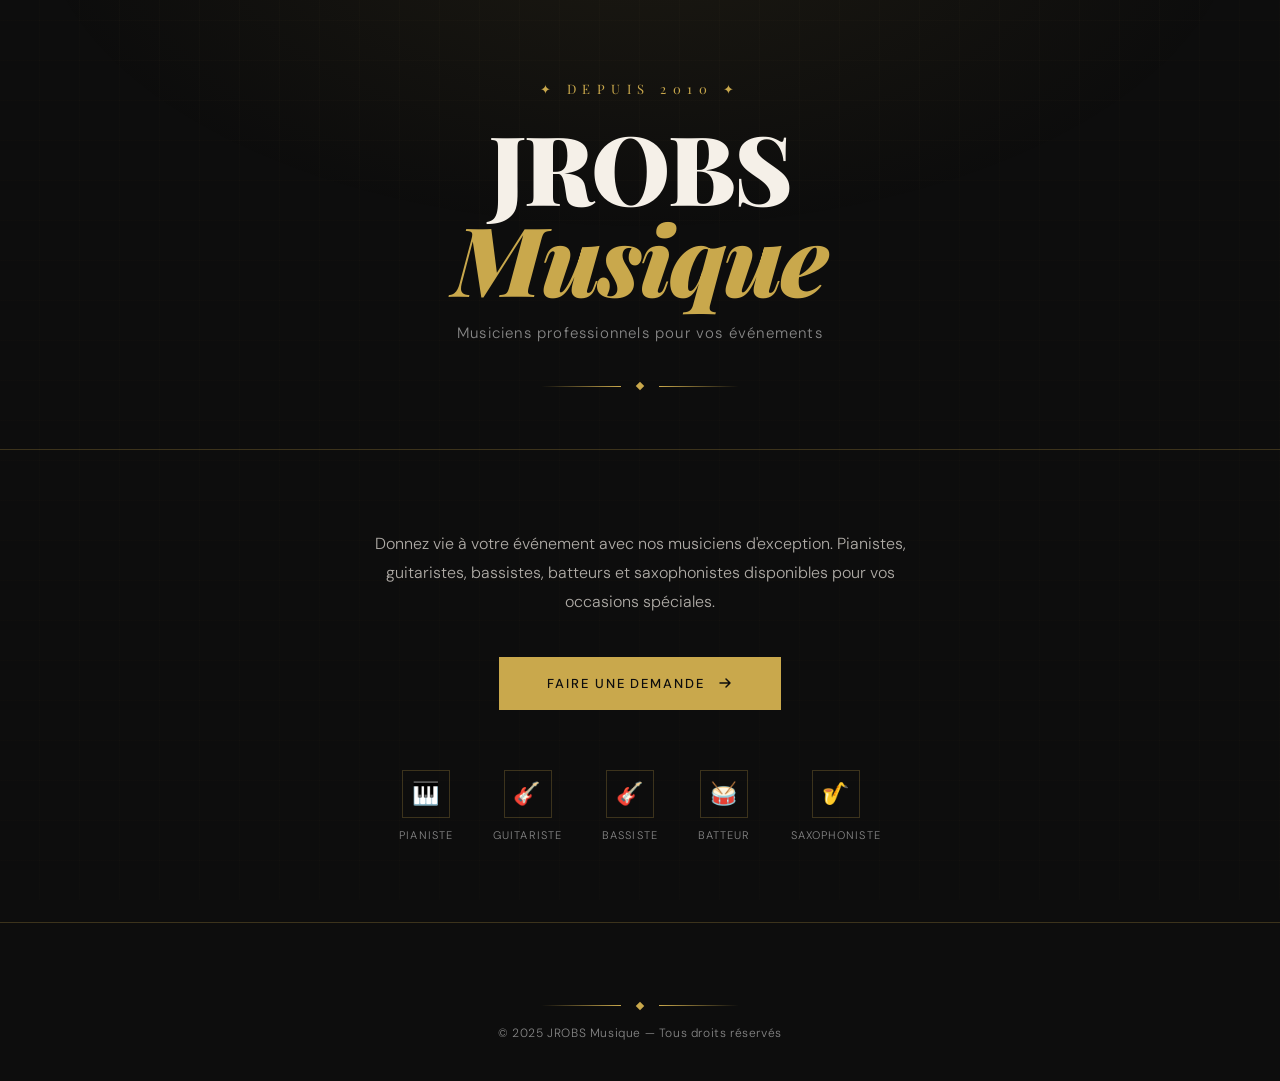
==== commit 8a975ef0: "Adding Form tag + clear form option" ====
--- a/index.html
+++ b/index.html
@@ -355,6 +355,31 @@
       display: flex;
       flex-direction: column;
       gap: 6px;
+    }
+
+    .field-error {
+      font-size: 11px;
+      color: #e05c5c;
+      letter-spacing: 0.04em;
+      min-height: 14px;
+      display: none;
+    }
+
+    .form-group.invalid input,
+    .form-group.invalid select,
+    .form-group.invalid textarea {
+      border-color: #e05c5c;
+      background: rgba(224, 92, 92, 0.05);
+    }
+
+    .form-group.valid input,
+    .form-group.valid select,
+    .form-group.valid textarea {
+      border-color: rgba(201, 168, 76, 0.4);
+    }
+
+    .form-group.invalid .field-error {
+      display: block;
     }
 
     label {
@@ -813,164 +838,176 @@
           <button class="modal-close" onclick="closeModal()">✕</button>
         </div>
 
-        <div class="form-body">
-          <!-- SERVICE -->
-          <div class="form-section-title">Service souhaité — sélectionnez le nombre de musiciens</div>
-          <div class="service-grid" id="serviceGrid">
-            <div class="service-card" id="card-Pianiste">
-              <span class="svc-icon">🎹</span>
-              <span class="svc-name">Pianiste</span>
-              <div class="qty-control">
-                <button type="button" class="qty-btn" onclick="changeQty('Pianiste', -1)">−</button>
-                <div class="qty-display" id="qty-Pianiste">0</div>
-                <button type="button" class="qty-btn" onclick="changeQty('Pianiste', 1)">+</button>
+        <form id="reservationForm" novalidate>
+          <div class="form-body">
+            <!-- SERVICE -->
+            <div class="form-section-title">Service souhaité — sélectionnez le nombre de musiciens</div>
+            <div class="service-grid" id="serviceGrid">
+              <div class="service-card" id="card-Pianiste">
+                <span class="svc-icon">🎹</span>
+                <span class="svc-name">Pianiste</span>
+                <div class="qty-control">
+                  <button type="button" class="qty-btn" onclick="changeQty('Pianiste', -1)">−</button>
+                  <div class="qty-display" id="qty-Pianiste">0</div>
+                  <button type="button" class="qty-btn" onclick="changeQty('Pianiste', 1)">+</button>
+                </div>
+              </div>
+              <div class="service-card" id="card-Guitariste">
+                <span class="svc-icon">🎸</span>
+                <span class="svc-name">Guitariste</span>
+                <div class="qty-control">
+                  <button type="button" class="qty-btn" onclick="changeQty('Guitariste', -1)">−</button>
+                  <div class="qty-display" id="qty-Guitariste">0</div>
+                  <button type="button" class="qty-btn" onclick="changeQty('Guitariste', 1)">+</button>
+                </div>
+              </div>
+              <div class="service-card" id="card-Bassiste">
+                <span class="svc-icon">🎸</span>
+                <span class="svc-name">Bassiste</span>
+                <div class="qty-control">
+                  <button type="button" class="qty-btn" onclick="changeQty('Bassiste', -1)">−</button>
+                  <div class="qty-display" id="qty-Bassiste">0</div>
+                  <button type="button" class="qty-btn" onclick="changeQty('Bassiste', 1)">+</button>
+                </div>
+              </div>
+              <div class="service-card" id="card-Batteur">
+                <span class="svc-icon">🥁</span>
+                <span class="svc-name">Batteur</span>
+                <div class="qty-control">
+                  <button type="button" class="qty-btn" onclick="changeQty('Batteur', -1)">−</button>
+                  <div class="qty-display" id="qty-Batteur">0</div>
+                  <button type="button" class="qty-btn" onclick="changeQty('Batteur', 1)">+</button>
+                </div>
+              </div>
+              <div class="service-card" id="card-Saxophoniste">
+                <span class="svc-icon">🎷</span>
+                <span class="svc-name">Saxophoniste</span>
+                <div class="qty-control">
+                  <button type="button" class="qty-btn" onclick="changeQty('Saxophoniste', -1)">−</button>
+                  <div class="qty-display" id="qty-Saxophoniste">0</div>
+                  <button type="button" class="qty-btn" onclick="changeQty('Saxophoniste', 1)">+</button>
+                </div>
               </div>
             </div>
-            <div class="service-card" id="card-Guitariste">
-              <span class="svc-icon">🎸</span>
-              <span class="svc-name">Guitariste</span>
-              <div class="qty-control">
-                <button type="button" class="qty-btn" onclick="changeQty('Guitariste', -1)">−</button>
-                <div class="qty-display" id="qty-Guitariste">0</div>
-                <button type="button" class="qty-btn" onclick="changeQty('Guitariste', 1)">+</button>
+            <div class="musicians-summary" id="musiciansSummary"></div>
+
+            <!-- éVéNEMENT -->
+            <div class="form-section-title">Détails de l'événement</div>
+            <div class="form-row triple">
+              <div class="form-group">
+                <label for="date">Date *</label>
+                <input type="date" id="date" required>
+              </div>
+              <div class="form-group">
+                <label for="heure">Heure de début *</label>
+                <input type="time" id="heure" required>
+              </div>
+              <div class="form-group">
+                <label for="duree">Durée *</label>
+                <select id="duree" required>
+                  <option value="" disabled selected>Choisir</option>
+                  <option value="1h">1 heure</option>
+                  <option value="2h">2 heures</option>
+                  <option value="3h">3 heures</option>
+                  <option value="4h">4 heures</option>
+                </select>
               </div>
             </div>
-            <div class="service-card" id="card-Bassiste">
-              <span class="svc-icon">🎸</span>
-              <span class="svc-name">Bassiste</span>
-              <div class="qty-control">
-                <button type="button" class="qty-btn" onclick="changeQty('Bassiste', -1)">−</button>
-                <div class="qty-display" id="qty-Bassiste">0</div>
-                <button type="button" class="qty-btn" onclick="changeQty('Bassiste', 1)">+</button>
+
+            <!-- COORDONNéES -->
+            <div class="form-section-title">Coordonnées</div>
+            <div class="form-row">
+              <div class="form-group">
+                <label for="nom">Nom *</label>
+                <input type="text" id="nom" placeholder="Dupont" required>
+                <span class="field-error" id="err-nom">Nom invalide (lettres, espaces et tirets seulement)</span>
+              </div>
+              <div class="form-group">
+                <label for="prenom">Prénom *</label>
+                <input type="text" id="prenom" placeholder="Marie" required>
+                <span class="field-error" id="err-prenom">Prénom invalide (lettres, espaces et tirets seulement)</span>
               </div>
             </div>
-            <div class="service-card" id="card-Batteur">
-              <span class="svc-icon">🥁</span>
-              <span class="svc-name">Batteur</span>
-              <div class="qty-control">
-                <button type="button" class="qty-btn" onclick="changeQty('Batteur', -1)">−</button>
-                <div class="qty-display" id="qty-Batteur">0</div>
-                <button type="button" class="qty-btn" onclick="changeQty('Batteur', 1)">+</button>
+
+            <div class="form-row single">
+              <div class="form-group">
+                <label for="adresse">Adresse *</label>
+                <input type="text" id="adresse" placeholder="123 Rue Sainte-Catherine, Montréal, QC" required>
+                <span class="field-error" id="err-adresse">Adresse invalide (min. 5 caractères)</span>
               </div>
             </div>
-            <div class="service-card" id="card-Saxophoniste">
-              <span class="svc-icon">🎷</span>
-              <span class="svc-name">Saxophoniste</span>
-              <div class="qty-control">
-                <button type="button" class="qty-btn" onclick="changeQty('Saxophoniste', -1)">−</button>
-                <div class="qty-display" id="qty-Saxophoniste">0</div>
-                <button type="button" class="qty-btn" onclick="changeQty('Saxophoniste', 1)">+</button>
+
+            <div class="form-row">
+              <div class="form-group">
+                <label for="responsable">Responsable</label>
+                <input type="text" id="responsable" placeholder="Nom du responsable">
+                <span class="field-error" id="err-responsable">Nom invalide (lettres, espaces et tirets
+                  seulement)</span>
+              </div>
+              <div class="form-group">
+                <label for="telephone">Téléphone *</label>
+                <input type="tel" id="telephone" placeholder="514-555-0123" required>
+                <span class="field-error" id="err-telephone">Format invalide (ex: 514-555-0123 ou +1 514 555
+                  0123)</span>
               </div>
             </div>
+
+            <div class="form-row single">
+              <div class="form-group">
+                <label for="courriel">Courriel *</label>
+                <input type="email" id="courriel" placeholder="marie@exemple.com" required>
+                <span class="field-error" id="err-courriel">Adresse courriel invalide</span>
+              </div>
+            </div>
+
+            <div class="form-row single">
+              <div class="form-group">
+                <label for="note">Note / Commentaires</label>
+                <textarea id="note"
+                  placeholder="Informations supplémentaires sur votre événement, demandes spéciales..."></textarea>
+              </div>
+            </div>
+
+            <!-- POLITIQUES -->
+            <div class="form-section-title">Politiques et conditions</div>
+            <div class="policies-box">
+              <strong style="color: var(--cream);">Politiques de réservation JROBS Musique</strong><br><br>
+              <strong>1. Confirmation :</strong> Toute réservation est confirmée à la réception d'un acompte de 50% du
+              montant total.<br><br>
+              <strong>2. Annulation :</strong> Toute annulation effectuée moins de 72 heures avant l'événement ne sera
+              pas
+              remboursée. Pour les annulations au-delà de 72 heures, l'acompte sera remboursé en totalité.<br><br>
+              <strong>3. Déplacement :</strong> Les frais de déplacement hors de l'île de Montréal sont à la charge du
+              client et seront calculés selon la distance.<br><br>
+              <strong>4. équipement :</strong> JROBS Musique fournit l'équipement de base. Tout équipement
+              supplémentaire
+              requis doit être mentionné au moment de la réservation.<br><br>
+              <strong>5. Comportement :</strong> JROBS Musique se réserve le droit de refuser ou d'interrompre une
+              prestation en cas de comportement irrespectueux envers les musiciens.<br><br>
+              <strong>6. Responsabilité :</strong> JROBS Musique ne peut être tenu responsable des imprévus de force
+              majeure (conditions météorologiques extrêmes, urgences médicales, etc.).<br><br>
+              <strong>7. Confidentialité :</strong> Vos données personnelles sont utilisées uniquement dans le cadre de
+              votre réservation et ne sont jamais partagées avec des tiers.
+            </div>
+
+            <div class="checkbox-group">
+              <input type="checkbox" id="accepte" required>
+              <label for="accepte" class="checkbox-label">
+                J'accepte les <a href="#" onclick="return false;">termes et conditions</a> ainsi que les politiques de
+                réservation de JROBS Musique. *
+              </label>
+            </div>
+
+            <button class="btn-submit" type="submit" id="submitBtn">
+              <span>Envoyer la demande</span>
+            </button>
+
+            <p
+              style="font-size:11px; color:var(--text-muted); text-align:center; margin-top:16px; letter-spacing:0.04em;">
+              * Champs obligatoires — Nous vous contacterons dans les 24 heures.
+            </p>
           </div>
-          <div class="musicians-summary" id="musiciansSummary"></div>
-
-          <!-- éVéNEMENT -->
-          <div class="form-section-title">Détails de l'événement</div>
-          <div class="form-row triple">
-            <div class="form-group">
-              <label for="date">Date *</label>
-              <input type="date" id="date" required>
-            </div>
-            <div class="form-group">
-              <label for="heure">Heure de début *</label>
-              <input type="time" id="heure" required>
-            </div>
-            <div class="form-group">
-              <label for="duree">Durée *</label>
-              <select id="duree" required>
-                <option value="" disabled selected>Choisir</option>
-                <option value="1h">1 heure</option>
-                <option value="2h">2 heures</option>
-                <option value="3h">3 heures</option>
-                <option value="4h">4 heures</option>
-              </select>
-            </div>
-          </div>
-
-          <!-- COORDONNéES -->
-          <div class="form-section-title">Coordonnées</div>
-          <div class="form-row">
-            <div class="form-group">
-              <label for="nom">Nom *</label>
-              <input type="text" id="nom" placeholder="Dupont" required>
-            </div>
-            <div class="form-group">
-              <label for="prenom">Prénom *</label>
-              <input type="text" id="prenom" placeholder="Marie" required>
-            </div>
-          </div>
-
-          <div class="form-row single">
-            <div class="form-group">
-              <label for="adresse">Adresse *</label>
-              <input type="text" id="adresse" placeholder="123 Rue Sainte-Catherine, Montréal, QC" required>
-            </div>
-          </div>
-
-          <div class="form-row">
-            <div class="form-group">
-              <label for="responsable">Responsable</label>
-              <input type="text" id="responsable" placeholder="Nom du responsable">
-            </div>
-            <div class="form-group">
-              <label for="telephone">Téléphone *</label>
-              <input type="tel" id="telephone" placeholder="514-555-0123" required>
-            </div>
-          </div>
-
-          <div class="form-row single">
-            <div class="form-group">
-              <label for="courriel">Courriel *</label>
-              <input type="email" id="courriel" placeholder="marie@exemple.com" required>
-            </div>
-          </div>
-
-          <div class="form-row single">
-            <div class="form-group">
-              <label for="note">Note / Commentaires</label>
-              <textarea id="note"
-                placeholder="Informations supplémentaires sur votre événement, demandes spéciales..."></textarea>
-            </div>
-          </div>
-
-          <!-- POLITIQUES -->
-          <div class="form-section-title">Politiques et conditions</div>
-          <div class="policies-box">
-            <strong style="color: var(--cream);">Politiques de réservation JROBS Musique</strong><br><br>
-            <strong>1. Confirmation :</strong> Toute réservation est confirmée à la réception d'un acompte de 50% du
-            montant total.<br><br>
-            <strong>2. Annulation :</strong> Toute annulation effectuée moins de 72 heures avant l'événement ne sera pas
-            remboursée. Pour les annulations au-delà de 72 heures, l'acompte sera remboursé en totalité.<br><br>
-            <strong>3. Déplacement :</strong> Les frais de déplacement hors de l'île de Montréal sont à la charge du
-            client et seront calculés selon la distance.<br><br>
-            <strong>4. équipement :</strong> JROBS Musique fournit l'équipement de base. Tout équipement supplémentaire
-            requis doit être mentionné au moment de la réservation.<br><br>
-            <strong>5. Comportement :</strong> JROBS Musique se réserve le droit de refuser ou d'interrompre une
-            prestation en cas de comportement irrespectueux envers les musiciens.<br><br>
-            <strong>6. Responsabilité :</strong> JROBS Musique ne peut être tenu responsable des imprévus de force
-            majeure (conditions météorologiques extrêmes, urgences médicales, etc.).<br><br>
-            <strong>7. Confidentialité :</strong> Vos données personnelles sont utilisées uniquement dans le cadre de
-            votre réservation et ne sont jamais partagées avec des tiers.
-          </div>
-
-          <div class="checkbox-group">
-            <input type="checkbox" id="accepte" required>
-            <label for="accepte" class="checkbox-label">
-              J'accepte les <a href="#" onclick="return false;">termes et conditions</a> ainsi que les politiques de
-              réservation de JROBS Musique. *
-            </label>
-          </div>
-
-          <button class="btn-submit" onclick="submitForm()" id="submitBtn">
-            <span>Envoyer la demande</span>
-          </button>
-
-          <p
-            style="font-size:11px; color:var(--text-muted); text-align:center; margin-top:16px; letter-spacing:0.04em;">
-            * Champs obligatoires — Nous vous contacterons dans les 24 heures.
-          </p>
-        </div>
+        </form>
       </div>
 
       <!-- SUCCESS -->
@@ -1046,6 +1083,48 @@
     function handleOverlayClick(e) {
       if (e.target === document.getElementById('modalOverlay')) closeModal();
     }
+
+    // ── Règles de validation avec RegExp ──────────────────────────────────────
+    const VALIDATORS = {
+      nom: { re: /^[A-Za-zÀ-ÖØ-öø-ÿ][A-Za-zÀ-ÖØ-öø-ÿ\s''-]{0,49}$/, required: true },
+      prenom: { re: /^[A-Za-zÀ-ÖØ-öø-ÿ][A-Za-zÀ-ÖØ-öø-ÿ\s''-]{0,49}$/, required: true },
+      adresse: { re: /^.{5,120}$/, required: true },
+      responsable: { re: /^[A-Za-zÀ-ÖØ-öø-ÿ][A-Za-zÀ-ÖØ-öø-ÿ\s''-]{0,49}$/, required: false },
+      telephone: { re: /^[+]?[\d\s().\-]{7,20}$/, required: true },
+      courriel: { re: /^[^\s@]+@[^\s@]+\.[^\s@]{2,}$/, required: true },
+    };
+
+    function validateField(id) {
+      const el = document.getElementById(id);
+      const group = el.closest('.form-group');
+      const val = el.value.trim();
+      const rule = VALIDATORS[id];
+
+      if (!rule) return true;
+
+      const empty = val === '';
+      const invalid = !empty && !rule.re.test(val);
+      const missing = rule.required && empty;
+
+      group.classList.toggle('invalid', invalid || missing);
+      group.classList.toggle('valid', !invalid && !missing && !empty);
+
+      return !invalid && !missing;
+    }
+
+    // Validation en temps réel (on blur + on input après premier essai)
+    Object.keys(VALIDATORS).forEach(id => {
+      const el = document.getElementById(id);
+      if (!el) return;
+      el.addEventListener('blur', () => validateField(id));
+      el.addEventListener('input', () => { if (el.closest('.form-group').classList.contains('invalid')) validateField(id); });
+    });
+
+    // Soumission via l'événement natif du <form>
+    document.getElementById('reservationForm').addEventListener('submit', async (e) => {
+      e.preventDefault();
+      await submitForm();
+    });
 
     async function submitForm() {
       const serviceSummary = getServiceSummary();
@@ -1061,15 +1140,19 @@
       const note = document.getElementById('note').value.trim();
       const accepte = document.getElementById('accepte').checked;
 
-      if (!serviceSummary) { alert('Veuillez sélectionner au moins un musicien.'); return; }
-      if (!date) { alert('Veuillez sélectionner une date.'); return; }
-      if (!heure) { alert('Veuillez indiquer une heure de début.'); return; }
-      if (!duree) { alert('Veuillez sélectionner une durée.'); return; }
-      if (!nom || !prenom) { alert('Veuillez entrer votre nom et prénom.'); return; }
-      if (!adresse) { alert('Veuillez entrer votre adresse.'); return; }
-      if (!telephone) { alert('Veuillez entrer votre numéro de téléphone.'); return; }
-      if (!courriel) { alert('Veuillez entrer votre adresse courriel.'); return; }
-      if (!accepte) { alert('Veuillez accepter les termes et conditions.'); return; }
+      // Validation champs texte via RegExp
+      const fieldsValid = Object.keys(VALIDATORS).map(validateField).every(Boolean);
+
+      // Validation des champs non-couverts par VALIDATORS
+      const errors = [];
+      if (!serviceSummary) errors.push('Veuillez sélectionner au moins un musicien.');
+      if (!date) errors.push('Veuillez sélectionner une date.');
+      if (!heure) errors.push("Veuillez indiquer une heure de début.");
+      if (!duree) errors.push('Veuillez sélectionner une durée.');
+      if (!accepte) errors.push('Veuillez accepter les termes et conditions.');
+      if (!fieldsValid) errors.push('Veuillez corriger les champs en rouge.');
+
+      if (errors.length) { alert(errors[0]); return; }
 
       const btn = document.getElementById('submitBtn');
       btn.disabled = true;
@@ -1090,23 +1173,23 @@
       };
 
       try {
-        if (GOOGLE_SCRIPT_URL === 'https://script.google.com/macros/s/AKfycbwPtpRryLYB7BLuUv9EiYYM3P1NKjiv-B-_f-7_PsC_ZFGIzuzZaz6cftkNDvCWi-KdGQ/exec') {
-
-          console.log('Données du formulaire:', formData);
-          // URLSearchParams évite les problèmes CORS avec Google Apps Script
+        if (GOOGLE_SCRIPT_URL !== 'https://script.google.com/macros/s/AKfycbwPtpRryLYB7BLuUv9EiYYM3P1NKjiv-B-_f-7_PsC_ZFGIzuzZaz6cftkNDvCWi-KdGQ/exec') {
           const params = new URLSearchParams(formData);
-
-          // for (const [key, val] of Object.entries(formData)) {
-          //   params.append(key, val);
-          // }
-
-          await fetch(GOOGLE_SCRIPT_URL, {
-            method: 'POST',
-            mode: 'no-cors',
-            body: params
-          });
+          await fetch(GOOGLE_SCRIPT_URL, { method: 'POST', mode: 'no-cors', body: params });
           await new Promise(r => setTimeout(r, 1000));
         }
+
+        // Réinitialisation complète du formulaire
+        document.getElementById('reservationForm').reset();
+        for (const type of Object.keys(quantities)) {
+          quantities[type] = 0;
+          document.getElementById('qty-' + type).textContent = '0';
+          document.getElementById('card-' + type).classList.remove('active');
+        }
+        document.querySelectorAll('.form-group.valid, .form-group.invalid')
+          .forEach(g => g.classList.remove('valid', 'invalid'));
+        btn.disabled = false;
+        btn.querySelector('span').textContent = 'Envoyer la demande';
 
         document.getElementById('formContent').style.display = 'none';
         document.getElementById('successContent').classList.add('active');
@@ -1126,1002 +1209,3 @@
 </body>
 
 </html>
-
-<!-- <!DOCTYPE html>
-<html lang="fr">
-<head>
-<meta charset="UTF-8">
-<meta name="viewport" content="width=device-width, initial-scale=1.0">
-<title>JROBS Musique — Demande de Musicien</title>
-<link href="https://fonts.googleapis.com/css2?family=Playfair+Display:ital,wght@0,400;0,700;0,900;1,400&family=DM+Sans:wght@300;400;500&display=swap" rel="stylesheet">
-<style>
-  :root {
-    --gold: #C9A84C;
-    --gold-light: #E8CC7A;
-    --dark: #0D0D0D;
-    --dark2: #161616;
-    --dark3: #1E1E1E;
-    --cream: #F5F0E8;
-    --text-muted: #888;
-    --border: rgba(201,168,76,0.25);
-  }
-
-  * { margin: 0; padding: 0; box-sizing: border-box; }
-
-  body {
-    background: var(--dark);
-    color: var(--cream);
-    font-family: 'DM Sans', sans-serif;
-    font-weight: 300;
-    min-height: 100vh;
-    overflow-x: hidden;
-  }
-
-  /* BACKGROUND TEXTURE */
-  body::before {
-    content: '';
-    position: fixed;
-    inset: 0;
-    background:
-      radial-gradient(ellipse 80% 60% at 50% -10%, rgba(201,168,76,0.08) 0%, transparent 60%),
-      repeating-linear-gradient(0deg, transparent, transparent 39px, rgba(201,168,76,0.03) 40px),
-      repeating-linear-gradient(90deg, transparent, transparent 39px, rgba(201,168,76,0.03) 40px);
-    pointer-events: none;
-    z-index: 0;
-  }
-
-  /* HERO */
-  .hero {
-    position: relative;
-    z-index: 1;
-    text-align: center;
-    padding: 80px 20px 60px;
-    border-bottom: 1px solid var(--border);
-  }
-
-  .logo-mark {
-    font-family: 'Playfair Display', serif;
-    font-size: 13px;
-    letter-spacing: 0.5em;
-    color: var(--gold);
-    text-transform: uppercase;
-    margin-bottom: 24px;
-    opacity: 0;
-    animation: fadeUp 0.8s 0.1s forwards;
-  }
-
-  .hero h1 {
-    font-family: 'Playfair Display', serif;
-    font-size: clamp(52px, 8vw, 96px);
-    font-weight: 900;
-    line-height: 0.95;
-    letter-spacing: -0.02em;
-    margin-bottom: 8px;
-    opacity: 0;
-    animation: fadeUp 0.8s 0.25s forwards;
-  }
-
-  .hero h1 span {
-    display: block;
-    font-style: italic;
-    color: var(--gold);
-  }
-
-  .hero-sub {
-    font-size: 15px;
-    color: var(--text-muted);
-    letter-spacing: 0.08em;
-    margin-top: 20px;
-    opacity: 0;
-    animation: fadeUp 0.8s 0.4s forwards;
-  }
-
-  /* DECORATIVE LINE */
-  .deco-line {
-    display: flex;
-    align-items: center;
-    justify-content: center;
-    gap: 16px;
-    margin: 40px auto 0;
-    opacity: 0;
-    animation: fadeUp 0.8s 0.5s forwards;
-  }
-  .deco-line::before, .deco-line::after {
-    content: '';
-    height: 1px;
-    width: 80px;
-    background: linear-gradient(to right, transparent, var(--gold));
-  }
-  .deco-line::after { transform: scaleX(-1); }
-  .deco-diamond {
-    width: 6px; height: 6px;
-    background: var(--gold);
-    transform: rotate(45deg);
-  }
-
-  /* CTA SECTION */
-  .cta-section {
-    position: relative;
-    z-index: 1;
-    text-align: center;
-    padding: 80px 20px;
-  }
-
-  .cta-intro {
-    max-width: 560px;
-    margin: 0 auto 40px;
-    font-size: 16px;
-    line-height: 1.8;
-    color: rgba(245,240,232,0.7);
-    opacity: 0;
-    animation: fadeUp 0.8s 0.6s forwards;
-  }
-
-  .btn-open {
-    display: inline-flex;
-    align-items: center;
-    gap: 12px;
-    background: var(--gold);
-    color: var(--dark);
-    font-family: 'DM Sans', sans-serif;
-    font-size: 13px;
-    font-weight: 500;
-    letter-spacing: 0.15em;
-    text-transform: uppercase;
-    padding: 18px 48px;
-    border: none;
-    cursor: pointer;
-    transition: all 0.3s;
-    position: relative;
-    overflow: hidden;
-    opacity: 0;
-    animation: fadeUp 0.8s 0.75s forwards;
-  }
-
-  .btn-open::before {
-    content: '';
-    position: absolute;
-    inset: 0;
-    background: var(--gold-light);
-    transform: translateX(-100%);
-    transition: transform 0.4s;
-  }
-
-  .btn-open:hover::before { transform: translateX(0); }
-  .btn-open span { position: relative; z-index: 1; }
-  .btn-open svg { position: relative; z-index: 1; transition: transform 0.3s; }
-  .btn-open:hover svg { transform: translateX(4px); }
-
-  /* INSTRUMENT ICONS */
-  .instruments {
-    display: flex;
-    justify-content: center;
-    gap: 40px;
-    margin-top: 60px;
-    flex-wrap: wrap;
-    opacity: 0;
-    animation: fadeUp 0.8s 0.9s forwards;
-  }
-
-  .instrument-item {
-    display: flex;
-    flex-direction: column;
-    align-items: center;
-    gap: 10px;
-    color: var(--text-muted);
-    font-size: 11px;
-    letter-spacing: 0.1em;
-    text-transform: uppercase;
-    transition: color 0.3s;
-    cursor: default;
-  }
-
-  .instrument-item:hover { color: var(--gold); }
-
-  .instrument-icon {
-    width: 48px; height: 48px;
-    border: 1px solid var(--border);
-    display: flex;
-    align-items: center;
-    justify-content: center;
-    font-size: 22px;
-    transition: border-color 0.3s, background 0.3s;
-  }
-
-  .instrument-item:hover .instrument-icon {
-    border-color: var(--gold);
-    background: rgba(201,168,76,0.08);
-  }
-
-  /* MODAL OVERLAY */
-  .modal-overlay {
-    display: none;
-    position: fixed;
-    inset: 0;
-    background: rgba(0,0,0,0.85);
-    backdrop-filter: blur(8px);
-    z-index: 1000;
-    align-items: flex-start;
-    justify-content: center;
-    padding: 20px;
-    overflow-y: auto;
-  }
-
-  .modal-overlay.active { display: flex; }
-
-  .modal {
-    background: var(--dark2);
-    border: 1px solid var(--border);
-    width: 100%;
-    max-width: 680px;
-    margin: auto;
-    position: relative;
-    animation: slideUp 0.4s cubic-bezier(0.16,1,0.3,1);
-    box-shadow: 0 40px 100px rgba(0,0,0,0.6), 0 0 0 1px rgba(201,168,76,0.1);
-  }
-
-  .modal-header {
-    padding: 36px 40px 28px;
-    border-bottom: 1px solid var(--border);
-    position: relative;
-  }
-
-  .modal-header::before {
-    content: '';
-    position: absolute;
-    top: 0; left: 0; right: 0;
-    height: 3px;
-    background: linear-gradient(to right, var(--gold), var(--gold-light), var(--gold));
-  }
-
-  .modal-label {
-    font-size: 11px;
-    letter-spacing: 0.4em;
-    color: var(--gold);
-    text-transform: uppercase;
-    margin-bottom: 8px;
-  }
-
-  .modal-title {
-    font-family: 'Playfair Display', serif;
-    font-size: 28px;
-    font-weight: 700;
-  }
-
-  .modal-close {
-    position: absolute;
-    top: 28px; right: 32px;
-    background: none;
-    border: 1px solid var(--border);
-    color: var(--text-muted);
-    width: 36px; height: 36px;
-    cursor: pointer;
-    font-size: 18px;
-    transition: all 0.2s;
-    display: flex;
-    align-items: center;
-    justify-content: center;
-  }
-
-  .modal-close:hover {
-    border-color: var(--gold);
-    color: var(--gold);
-  }
-
-  /* FORM */
-  .form-body {
-    padding: 36px 40px 40px;
-  }
-
-  .form-section-title {
-    font-size: 10px;
-    letter-spacing: 0.4em;
-    color: var(--gold);
-    text-transform: uppercase;
-    margin-bottom: 20px;
-    margin-top: 32px;
-    padding-bottom: 8px;
-    border-bottom: 1px solid var(--border);
-  }
-
-  .form-section-title:first-child { margin-top: 0; }
-
-  .form-row {
-    display: grid;
-    grid-template-columns: 1fr 1fr;
-    gap: 16px;
-    margin-bottom: 16px;
-  }
-
-  .form-row.single { grid-template-columns: 1fr; }
-  .form-row.triple { grid-template-columns: 1fr 1fr 1fr; }
-
-  .form-group {
-    display: flex;
-    flex-direction: column;
-    gap: 6px;
-  }
-
-  label {
-    font-size: 11px;
-    letter-spacing: 0.1em;
-    color: var(--text-muted);
-    text-transform: uppercase;
-  }
-
-  input, select, textarea {
-    background: var(--dark3);
-    border: 1px solid rgba(255,255,255,0.08);
-    color: var(--cream);
-    font-family: 'DM Sans', sans-serif;
-    font-size: 14px;
-    font-weight: 300;
-    padding: 12px 16px;
-    outline: none;
-    transition: border-color 0.2s, background 0.2s;
-    appearance: none;
-  }
-
-  input:focus, select:focus, textarea:focus {
-    border-color: var(--gold);
-    background: rgba(201,168,76,0.04);
-  }
-
-  input::placeholder, textarea::placeholder {
-    color: rgba(255,255,255,0.2);
-  }
-
-  select {
-    cursor: pointer;
-    background-image: url("data:image/svg+xml,%3Csvg xmlns='http://www.w3.org/2000/svg' width='12' height='8' viewBox='0 0 12 8'%3E%3Cpath d='M1 1l5 5 5-5' stroke='%23C9A84C' stroke-width='1.5' fill='none'/%3E%3C/svg%3E");
-    background-repeat: no-repeat;
-    background-position: right 16px center;
-    padding-right: 40px;
-  }
-
-  select option {
-    background: var(--dark2);
-  }
-
-  textarea {
-    resize: vertical;
-    min-height: 90px;
-    line-height: 1.6;
-  }
-
-  /* SERVICE SELECTOR */
-  .service-grid {
-    display: grid;
-    grid-template-columns: repeat(5, 1fr);
-    gap: 8px;
-    margin-bottom: 16px;
-  }
-
-  .service-card {
-    display: flex;
-    flex-direction: column;
-    align-items: center;
-    gap: 8px;
-    padding: 14px 8px 12px;
-    border: 1px solid rgba(255,255,255,0.08);
-    background: var(--dark3);
-    transition: border-color 0.2s, background 0.2s;
-    text-align: center;
-  }
-
-  .service-card.active {
-    border-color: var(--gold);
-    background: rgba(201,168,76,0.07);
-  }
-
-  .svc-icon { font-size: 22px; line-height: 1; }
-
-  .svc-name {
-    font-size: 10px;
-    letter-spacing: 0.05em;
-    color: var(--text-muted);
-    transition: color 0.2s;
-  }
-
-  .service-card.active .svc-name { color: var(--gold); }
-
-  .qty-control {
-    display: flex;
-    align-items: center;
-    gap: 0;
-    margin-top: 2px;
-  }
-
-  .qty-btn {
-    width: 22px; height: 22px;
-    background: rgba(255,255,255,0.06);
-    border: 1px solid rgba(255,255,255,0.12);
-    color: var(--cream);
-    font-size: 14px;
-    line-height: 1;
-    cursor: pointer;
-    display: flex;
-    align-items: center;
-    justify-content: center;
-    transition: all 0.15s;
-    flex-shrink: 0;
-    padding: 0;
-    user-select: none;
-  }
-
-  .qty-btn:hover { background: rgba(201,168,76,0.2); border-color: var(--gold); color: var(--gold); }
-
-  .service-card.active .qty-btn {
-    background: rgba(201,168,76,0.15);
-    border-color: rgba(201,168,76,0.4);
-  }
-
-  .qty-display {
-    width: 26px;
-    text-align: center;
-    font-size: 13px;
-    font-weight: 500;
-    color: var(--cream);
-    border-top: 1px solid rgba(255,255,255,0.12);
-    border-bottom: 1px solid rgba(255,255,255,0.12);
-    height: 22px;
-    line-height: 20px;
-    background: rgba(0,0,0,0.2);
-  }
-
-  .service-card.active .qty-display { color: var(--gold); }
-
-  /* RÉSUMÉ MUSICIENS */
-  .musicians-summary {
-    display: none;
-    background: rgba(201,168,76,0.06);
-    border: 1px solid var(--border);
-    padding: 12px 16px;
-    margin-top: 4px;
-    font-size: 12px;
-    color: var(--gold);
-    letter-spacing: 0.04em;
-  }
-
-  .musicians-summary.visible { display: block; }
-
-  /* CHECKBOX */
-  .checkbox-group {
-    display: flex;
-    align-items: flex-start;
-    gap: 12px;
-    margin-top: 8px;
-  }
-
-  .checkbox-group input[type="checkbox"] {
-    appearance: none;
-    width: 18px; height: 18px;
-    min-width: 18px;
-    border: 1px solid rgba(255,255,255,0.2);
-    background: var(--dark3);
-    cursor: pointer;
-    padding: 0;
-    position: relative;
-    margin-top: 1px;
-    transition: all 0.2s;
-  }
-
-  .checkbox-group input[type="checkbox"]:checked {
-    background: var(--gold);
-    border-color: var(--gold);
-  }
-
-  .checkbox-group input[type="checkbox"]:checked::after {
-    content: '✓';
-    position: absolute;
-    inset: 0;
-    display: flex;
-    align-items: center;
-    justify-content: center;
-    color: var(--dark);
-    font-size: 11px;
-    font-weight: 700;
-  }
-
-  .checkbox-label {
-    font-size: 12px;
-    line-height: 1.5;
-    color: rgba(245,240,232,0.6);
-  }
-
-  .checkbox-label a {
-    color: var(--gold);
-    text-decoration: none;
-  }
-
-  .checkbox-label a:hover { text-decoration: underline; }
-
-  /* POLICIES BOX */
-  .policies-box {
-    background: var(--dark3);
-    border: 1px solid var(--border);
-    padding: 16px 20px;
-    margin-bottom: 16px;
-    max-height: 120px;
-    overflow-y: auto;
-    font-size: 12px;
-    line-height: 1.7;
-    color: rgba(245,240,232,0.5);
-  }
-
-  .policies-box::-webkit-scrollbar { width: 4px; }
-  .policies-box::-webkit-scrollbar-thumb { background: var(--border); }
-
-  /* SUBMIT BTN */
-  .btn-submit {
-    width: 100%;
-    background: var(--gold);
-    color: var(--dark);
-    border: none;
-    font-family: 'DM Sans', sans-serif;
-    font-size: 13px;
-    font-weight: 500;
-    letter-spacing: 0.2em;
-    text-transform: uppercase;
-    padding: 18px;
-    cursor: pointer;
-    margin-top: 28px;
-    transition: background 0.3s, transform 0.1s;
-    position: relative;
-    overflow: hidden;
-  }
-
-  .btn-submit::before {
-    content: '';
-    position: absolute;
-    inset: 0;
-    background: var(--gold-light);
-    transform: translateX(-100%);
-    transition: transform 0.4s;
-  }
-
-  .btn-submit:hover::before { transform: translateX(0); }
-  .btn-submit span { position: relative; z-index: 1; }
-  .btn-submit:active { transform: scale(0.99); }
-  .btn-submit:disabled { opacity: 0.5; cursor: not-allowed; }
-
-  /* SUCCESS STATE */
-  .success-overlay {
-    display: none;
-    flex-direction: column;
-    align-items: center;
-    justify-content: center;
-    padding: 60px 40px;
-    text-align: center;
-  }
-
-  .success-overlay.active { display: flex; }
-  .success-icon {
-    width: 64px; height: 64px;
-    border: 2px solid var(--gold);
-    border-radius: 50%;
-    display: flex;
-    align-items: center;
-    justify-content: center;
-    font-size: 28px;
-    margin-bottom: 24px;
-    color: var(--gold);
-  }
-
-  .success-overlay h3 {
-    font-family: 'Playfair Display', serif;
-    font-size: 26px;
-    margin-bottom: 12px;
-  }
-
-  .success-overlay p {
-    color: var(--text-muted);
-    font-size: 14px;
-    line-height: 1.7;
-    max-width: 360px;
-  }
-
-  /* FOOTER */
-  footer {
-    position: relative;
-    z-index: 1;
-    text-align: center;
-    padding: 40px 20px;
-    border-top: 1px solid var(--border);
-    font-size: 12px;
-    color: var(--text-muted);
-    letter-spacing: 0.05em;
-  }
-
-  /* ANIMATIONS */
-  @keyframes fadeUp {
-    from { opacity: 0; transform: translateY(24px); }
-    to { opacity: 1; transform: translateY(0); }
-  }
-
-  @keyframes slideUp {
-    from { opacity: 0; transform: translateY(40px) scale(0.97); }
-    to { opacity: 1; transform: translateY(0) scale(1); }
-  }
-
-  /* RESPONSIVE */
-  @media (max-width: 600px) {
-    .form-row { grid-template-columns: 1fr; }
-    .form-row.triple { grid-template-columns: 1fr 1fr; }
-    .service-grid { grid-template-columns: repeat(3, 1fr); }
-    .form-body { padding: 24px 20px; }
-    .modal-header { padding: 28px 24px 24px; }
-    .modal-close { right: 20px; }
-    .instruments { gap: 24px; }
-  }
-</style>
-</head>
-<body>
-
-<!-- HERO -->
-<section class="hero">
-  <div class="logo-mark">✦ Depuis 2010 ✦</div>
-  <h1>JROBS<span>Musique</span></h1>
-  <p class="hero-sub">Musiciens professionnels pour vos événements</p>
-  <div class="deco-line"><div class="deco-diamond"></div></div>
-</section>
-
-<!-- CTA -->
-<section class="cta-section">
-  <p class="cta-intro">
-    Donnez vie à votre événement avec nos musiciens d'exception. 
-    Pianistes, guitaristes, bassistes, batteurs et saxophonistes 
-    disponibles pour vos occasions spéciales.
-  </p>
-
-  <button class="btn-open" onclick="openModal()">
-    <span>Faire une demande</span>
-    <svg width="16" height="16" viewBox="0 0 16 16" fill="none">
-      <path d="M3 8h10M9 4l4 4-4 4" stroke="currentColor" stroke-width="1.5" stroke-linecap="round" stroke-linejoin="round"/>
-    </svg>
-  </button>
-
-  <div class="instruments">
-    <div class="instrument-item">
-      <div class="instrument-icon">🎹</div>
-      Pianiste
-    </div>
-    <div class="instrument-item">
-      <div class="instrument-icon">🎸</div>
-      Guitariste
-    </div>
-    <div class="instrument-item">
-      <div class="instrument-icon">🎸</div>
-      Bassiste
-    </div>
-    <div class="instrument-item">
-      <div class="instrument-icon">🥁</div>
-      Batteur
-    </div>
-    <div class="instrument-item">
-      <div class="instrument-icon">🎷</div>
-      Saxophoniste
-    </div>
-  </div>
-</section>
-
-<!-- MODAL -->
-<div class="modal-overlay" id="modalOverlay" onclick="handleOverlayClick(event)">
-  <div class="modal" id="modal">
-
-    <div id="formContent">
-      <div class="modal-header">
-        <div class="modal-label">✦ Demande de musicien</div>
-        <div class="modal-title">Réservation de service</div>
-        <button class="modal-close" onclick="closeModal()">✕</button>
-      </div>
-
-      <div class="form-body">
-        <!-- SERVICE -->
-        <div class="form-section-title">Service souhaité — sélectionnez le nombre de musiciens</div>
-        <div class="service-grid" id="serviceGrid">
-          <div class="service-card" id="card-Pianiste">
-            <span class="svc-icon">🎹</span>
-            <span class="svc-name">Pianiste</span>
-            <div class="qty-control">
-              <button type="button" class="qty-btn" onclick="changeQty('Pianiste', -1)">−</button>
-              <div class="qty-display" id="qty-Pianiste">0</div>
-              <button type="button" class="qty-btn" onclick="changeQty('Pianiste', 1)">+</button>
-            </div>
-          </div>
-          <div class="service-card" id="card-Guitariste">
-            <span class="svc-icon">🎸</span>
-            <span class="svc-name">Guitariste</span>
-            <div class="qty-control">
-              <button type="button" class="qty-btn" onclick="changeQty('Guitariste', -1)">−</button>
-              <div class="qty-display" id="qty-Guitariste">0</div>
-              <button type="button" class="qty-btn" onclick="changeQty('Guitariste', 1)">+</button>
-            </div>
-          </div>
-          <div class="service-card" id="card-Bassiste">
-            <span class="svc-icon">🎸</span>
-            <span class="svc-name">Bassiste</span>
-            <div class="qty-control">
-              <button type="button" class="qty-btn" onclick="changeQty('Bassiste', -1)">−</button>
-              <div class="qty-display" id="qty-Bassiste">0</div>
-              <button type="button" class="qty-btn" onclick="changeQty('Bassiste', 1)">+</button>
-            </div>
-          </div>
-          <div class="service-card" id="card-Batteur">
-            <span class="svc-icon">🥁</span>
-            <span class="svc-name">Batteur</span>
-            <div class="qty-control">
-              <button type="button" class="qty-btn" onclick="changeQty('Batteur', -1)">−</button>
-              <div class="qty-display" id="qty-Batteur">0</div>
-              <button type="button" class="qty-btn" onclick="changeQty('Batteur', 1)">+</button>
-            </div>
-          </div>
-          <div class="service-card" id="card-Saxophoniste">
-            <span class="svc-icon">🎷</span>
-            <span class="svc-name">Saxophoniste</span>
-            <div class="qty-control">
-              <button type="button" class="qty-btn" onclick="changeQty('Saxophoniste', -1)">−</button>
-              <div class="qty-display" id="qty-Saxophoniste">0</div>
-              <button type="button" class="qty-btn" onclick="changeQty('Saxophoniste', 1)">+</button>
-            </div>
-          </div>
-        </div>
-        <div class="musicians-summary" id="musiciansSummary"></div>
-
-        <!-- ÉVÉNEMENT -->
-        <div class="form-section-title">Détails de l'événement</div>
-        <div class="form-row triple">
-          <div class="form-group">
-            <label for="date">Date *</label>
-            <input type="date" id="date" required>
-          </div>
-          <div class="form-group">
-            <label for="heure">Heure de début *</label>
-            <input type="time" id="heure" required>
-          </div>
-          <div class="form-group">
-            <label for="duree">Durée *</label>
-            <select id="duree" required>
-              <option value="" disabled selected>Choisir</option>
-              <option value="1h">1 heure</option>
-              <option value="2h">2 heures</option>
-              <option value="3h">3 heures</option>
-              <option value="4h">4 heures</option>
-            </select>
-          </div>
-        </div>
-
-        <!-- COORDONNÉES -->
-        <div class="form-section-title">Coordonnées</div>
-        <div class="form-row">
-          <div class="form-group">
-            <label for="nom">Nom *</label>
-            <input type="text" id="nom" placeholder="Dupont" required>
-          </div>
-          <div class="form-group">
-            <label for="prenom">Prénom *</label>
-            <input type="text" id="prenom" placeholder="Marie" required>
-          </div>
-        </div>
-
-        <div class="form-row single">
-          <div class="form-group">
-            <label for="adresse">Adresse *</label>
-            <input type="text" id="adresse" placeholder="123 Rue Sainte-Catherine, Montréal, QC" required>
-          </div>
-        </div>
-
-        <div class="form-row">
-          <div class="form-group">
-            <label for="responsable">Responsable</label>
-            <input type="text" id="responsable" placeholder="Nom du responsable">
-          </div>
-          <div class="form-group">
-            <label for="telephone">Téléphone *</label>
-            <input type="tel" id="telephone" placeholder="514-555-0123" required>
-          </div>
-        </div>
-
-        <div class="form-row single">
-          <div class="form-group">
-            <label for="courriel">Courriel *</label>
-            <input type="email" id="courriel" placeholder="marie@exemple.com" required>
-          </div>
-        </div>
-
-        <div class="form-row single">
-          <div class="form-group">
-            <label for="note">Note / Commentaires</label>
-            <textarea id="note" placeholder="Informations supplémentaires sur votre événement, demandes spéciales..."></textarea>
-          </div>
-        </div>
-
-        <!-- POLITIQUES -->
-        <div class="form-section-title">Politiques et conditions</div>
-        <div class="policies-box">
-          <strong style="color: var(--cream);">Politiques de réservation JROBS Musique</strong><br><br>
-          <strong>1. Confirmation :</strong> Toute réservation est confirmée à la réception d'un acompte de 50% du montant total.<br><br>
-          <strong>2. Annulation :</strong> Toute annulation effectuée moins de 72 heures avant l'événement ne sera pas remboursée. Pour les annulations au-delà de 72 heures, l'acompte sera remboursé en totalité.<br><br>
-          <strong>3. Déplacement :</strong> Les frais de déplacement hors de l'île de Montréal sont à la charge du client et seront calculés selon la distance.<br><br>
-          <strong>4. Équipement :</strong> JROBS Musique fournit l'équipement de base. Tout équipement supplémentaire requis doit être mentionné au moment de la réservation.<br><br>
-          <strong>5. Comportement :</strong> JROBS Musique se réserve le droit de refuser ou d'interrompre une prestation en cas de comportement irrespectueux envers les musiciens.<br><br>
-          <strong>6. Responsabilité :</strong> JROBS Musique ne peut être tenu responsable des imprévus de force majeure (conditions météorologiques extrêmes, urgences médicales, etc.).<br><br>
-          <strong>7. Confidentialité :</strong> Vos données personnelles sont utilisées uniquement dans le cadre de votre réservation et ne sont jamais partagées avec des tiers.
-        </div>
-
-        <div class="checkbox-group">
-          <input type="checkbox" id="accepte" required>
-          <label for="accepte" class="checkbox-label">
-            J'accepte les <a href="#" onclick="return false;">termes et conditions</a> ainsi que les politiques de réservation de JROBS Musique. *
-          </label>
-        </div>
-
-        <button class="btn-submit" onclick="submitForm()" id="submitBtn">
-          <span>Envoyer la demande</span>
-        </button>
-
-        <p style="font-size:11px; color:var(--text-muted); text-align:center; margin-top:16px; letter-spacing:0.04em;">
-          * Champs obligatoires — Nous vous contacterons dans les 24 heures.
-        </p>
-      </div>
-    </div>
-
-    <!-- SUCCESS -->
-    <div class="success-overlay" id="successContent">
-      <div class="success-icon">✓</div>
-      <h3>Demande envoyée!</h3>
-      <p>Merci pour votre demande. Notre équipe vous contactera dans les 24 heures pour confirmer votre réservation.</p>
-      <button class="btn-open" style="margin-top:32px; opacity:1;" onclick="closeModal()">
-        <span>Fermer</span>
-      </button>
-    </div>
-
-  </div>
-</div>
-
-<footer>
-  <div class="deco-line" style="opacity:1; margin-bottom:16px;">
-    <div class="deco-diamond"></div>
-  </div>
-  © 2025 JROBS Musique — Tous droits réservés
-</footer>
-
-<script>
-  const GOOGLE_SCRIPT_URL = 'https://script.google.com/macros/s/AKfycbwPtpRryLYB7BLuUv9EiYYM3P1NKjiv-B-_f-7_PsC_ZFGIzuzZaz6cftkNDvCWi-KdGQ/exec';
-
-  // Quantity state
-  const quantities = { Pianiste: 0, Guitariste: 0, Bassiste: 0, Batteur: 0, Saxophoniste: 0 };
-
-  function changeQty(type, delta) {
-    quantities[type] = Math.max(0, Math.min(10, quantities[type] + delta));
-    document.getElementById('qty-' + type).textContent = quantities[type];
-    const card = document.getElementById('card-' + type);
-    card.classList.toggle('active', quantities[type] > 0);
-    updateSummary();
-  }
-
-  function updateSummary() {
-    const parts = [];
-    for (const [type, qty] of Object.entries(quantities)) {
-      if (qty > 0) parts.push(qty + ' ' + type + (qty > 1 ? (type === 'Batteur' ? 's' : 's') : ''));
-    }
-    const box = document.getElementById('musiciansSummary');
-    if (parts.length > 0) {
-      box.textContent = '✦ Demande : ' + parts.join(', ');
-      box.classList.add('visible');
-    } else {
-      box.classList.remove('visible');
-    }
-  }
-
-  function getServiceSummary() {
-    return Object.entries(quantities)
-      .filter(([, q]) => q > 0)
-      .map(([t, q]) => q + 'x ' + t)
-      .join(', ');
-  }
-
-  function openModal() {
-    document.getElementById('modalOverlay').classList.add('active');
-    document.body.style.overflow = 'hidden';
-  }
-
-  function closeModal() {
-    document.getElementById('modalOverlay').classList.remove('active');
-    document.body.style.overflow = '';
-    setTimeout(() => {
-      document.getElementById('successContent').classList.remove('active');
-      document.getElementById('formContent').style.display = '';
-    }, 300);
-  }
-
-  function handleOverlayClick(e) {
-    if (e.target === document.getElementById('modalOverlay')) closeModal();
-  }
-
-  async function submitForm() {
-    const serviceSummary = getServiceSummary();
-    const date = document.getElementById('date').value;
-    const heure = document.getElementById('heure').value;
-    const duree = document.getElementById('duree').value;
-    const nom = document.getElementById('nom').value.trim();
-    const prenom = document.getElementById('prenom').value.trim();
-    const adresse = document.getElementById('adresse').value.trim();
-    const responsable = document.getElementById('responsable').value.trim();
-    const telephone = document.getElementById('telephone').value.trim();
-    const courriel = document.getElementById('courriel').value.trim();
-    const note = document.getElementById('note').value.trim();
-    const accepte = document.getElementById('accepte').checked;
-
-    if (!serviceSummary) { alert('Veuillez sélectionner au moins un musicien.'); return; }
-    if (!date) { alert('Veuillez sélectionner une date.'); return; }
-    if (!heure) { alert('Veuillez indiquer une heure de début.'); return; }
-    if (!duree) { alert('Veuillez sélectionner une durée.'); return; }
-    if (!nom || !prenom) { alert('Veuillez entrer votre nom et prénom.'); return; }
-    if (!adresse) { alert('Veuillez entrer votre adresse.'); return; }
-    if (!telephone) { alert('Veuillez entrer votre numéro de téléphone.'); return; }
-    if (!courriel) { alert('Veuillez entrer votre adresse courriel.'); return; }
-    if (!accepte) { alert('Veuillez accepter les termes et conditions.'); return; }
-
-    const btn = document.getElementById('submitBtn');
-    btn.disabled = true;
-    btn.querySelector('span').textContent = 'Envoi en cours...';
-
-    const formData = {
-      timestamp: new Date().toLocaleString('fr-CA'),
-      service: serviceSummary,
-      pianiste: quantities.Pianiste,
-      guitariste: quantities.Guitariste,
-      bassiste: quantities.Bassiste,
-      batteur: quantities.Batteur,
-      saxophoniste: quantities.Saxophoniste,
-      date, heure, duree,
-      nom, prenom, adresse, responsable,
-      telephone, courriel, note,
-      termes_acceptes: 'Oui'
-    };
-
-    try {
-      if (GOOGLE_SCRIPT_URL === 'https://script.google.com/macros/s/AKfycbwPtpRryLYB7BLuUv9EiYYM3P1NKjiv-B-_f-7_PsC_ZFGIzuzZaz6cftkNDvCWi-KdGQ/exec') {
-        console.log('Données du formulaire:', formData);
-        // URLSearchParams évite les problèmes CORS avec Google Apps Script
-        const params = new URLSearchParams();
-        for (const [key, val] of Object.entries(formData)) {
-          params.append(key, val);
-        }
-        await fetch(GOOGLE_SCRIPT_URL, {
-          method: 'POST',
-          mode: 'no-cors',
-          body: params
-        });
-        await new Promise(r => setTimeout(r, 1000));
-      } else {
-        // // URLSearchParams évite les problèmes CORS avec Google Apps Script
-        // const params = new URLSearchParams();
-        // for (const [key, val] of Object.entries(formData)) {
-        //   params.append(key, val);
-        // }
-        // await fetch(GOOGLE_SCRIPT_URL, {
-        //   method: 'POST',
-        //   mode: 'no-cors',
-        //   body: params
-        // });
-      }
-
-      document.getElementById('formContent').style.display = 'none';
-      document.getElementById('successContent').classList.add('active');
-
-    } catch (error) {
-      console.error('Erreur:', error);
-      alert('Une erreur est survenue. Veuillez réessayer ou nous contacter directement.');
-      btn.disabled = false;
-      btn.querySelector('span').textContent = 'Envoyer la demande';
-    }
-  }
-
-  document.addEventListener('keydown', e => {
-    if (e.key === 'Escape') closeModal();
-  });
-</script>
-</body>
-</html> -->
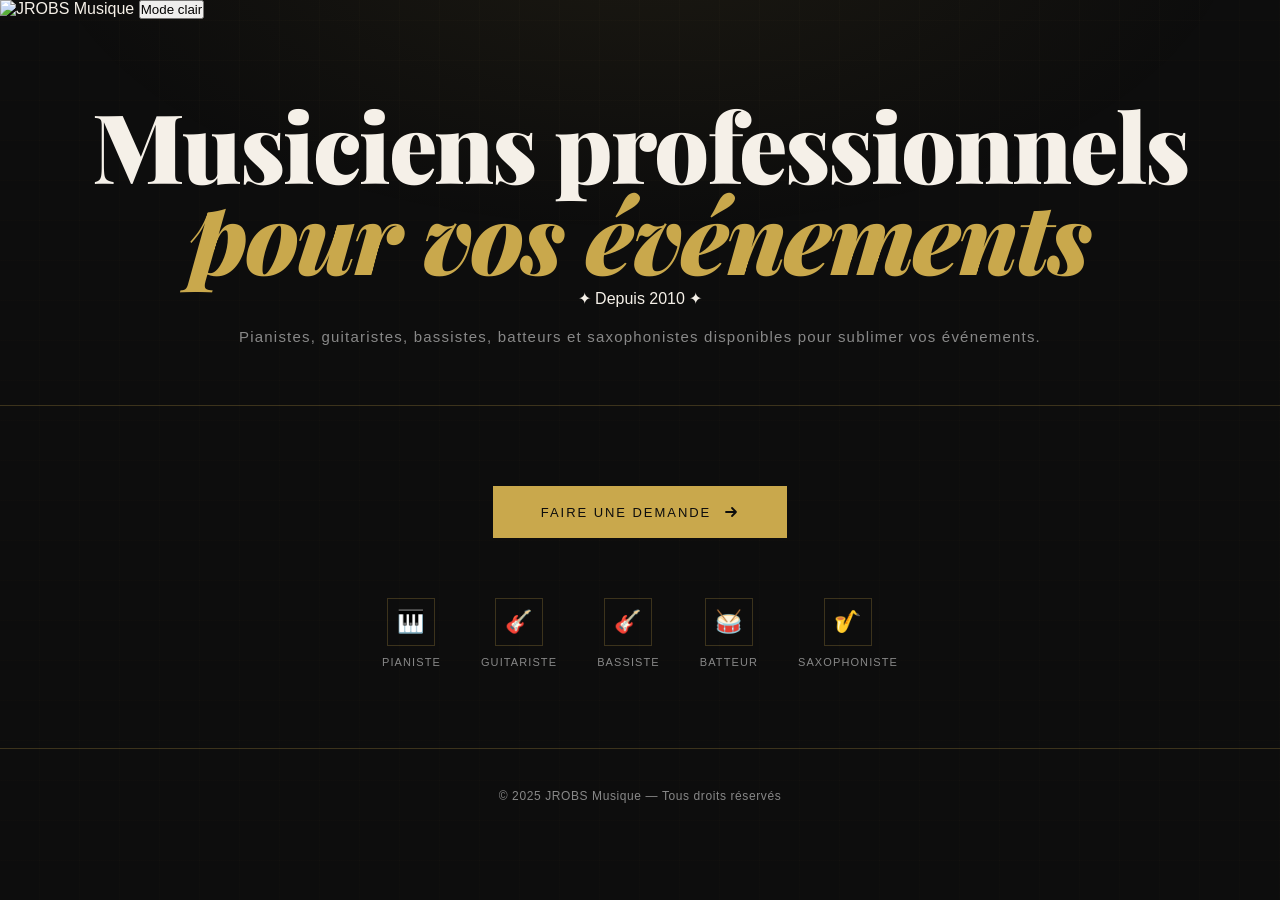
==== commit 9bd61854: "Update HTML structure and improve text clarity" ====
--- a/index.html
+++ b/index.html
@@ -5,800 +5,41 @@
   <meta charset="UTF-8">
   <meta name="viewport" content="width=device-width, initial-scale=1.0">
   <title>JROBS Musique — Demande de Musicien</title>
+  <link rel="stylesheet" href="css/styles.css">
   <link
-    href="https://fonts.googleapis.com/css2?family=Playfair+Display:ital,wght@0,400;0,700;0,900;1,400&family=DM+Sans:wght@300;400;500&display=swap"
+    href="https://fonts.googleapis.com/css2?family=Poppins:ital,wght@0,300;0,400;0,500;0,600;0,700;1,400&family=Playfair+Display:ital,wght@0,700;1,400&display=swap"
     rel="stylesheet">
-  <style>
-    :root {
-      --gold: #C9A84C;
-      --gold-light: #E8CC7A;
-      --dark: #0D0D0D;
-      --dark2: #161616;
-      --dark3: #1E1E1E;
-      --cream: #F5F0E8;
-      --text-muted: #888;
-      --border: rgba(201, 168, 76, 0.25);
-    }
-
-    * {
-      margin: 0;
-      padding: 0;
-      box-sizing: border-box;
-    }
-
-    body {
-      background: var(--dark);
-      color: var(--cream);
-      font-family: 'DM Sans', sans-serif;
-      font-weight: 300;
-      min-height: 100vh;
-      overflow-x: hidden;
-    }
-
-    /* BACKGROUND TEXTURE */
-    body::before {
-      content: '';
-      position: fixed;
-      inset: 0;
-      background:
-        radial-gradient(ellipse 80% 60% at 50% -10%, rgba(201, 168, 76, 0.08) 0%, transparent 60%),
-        repeating-linear-gradient(0deg, transparent, transparent 39px, rgba(201, 168, 76, 0.03) 40px),
-        repeating-linear-gradient(90deg, transparent, transparent 39px, rgba(201, 168, 76, 0.03) 40px);
-      pointer-events: none;
-      z-index: 0;
-    }
-
-    /* HERO */
-    .hero {
-      position: relative;
-      z-index: 1;
-      text-align: center;
-      padding: 80px 20px 60px;
-      border-bottom: 1px solid var(--border);
-    }
-
-    .logo-mark {
-      font-family: 'Playfair Display', serif;
-      font-size: 13px;
-      letter-spacing: 0.5em;
-      color: var(--gold);
-      text-transform: uppercase;
-      margin-bottom: 24px;
-      opacity: 0;
-      animation: fadeUp 0.8s 0.1s forwards;
-    }
-
-    .hero h1 {
-      font-family: 'Playfair Display', serif;
-      font-size: clamp(52px, 8vw, 96px);
-      font-weight: 900;
-      line-height: 0.95;
-      letter-spacing: -0.02em;
-      margin-bottom: 8px;
-      opacity: 0;
-      animation: fadeUp 0.8s 0.25s forwards;
-    }
-
-    .hero h1 span {
-      display: block;
-      font-style: italic;
-      color: var(--gold);
-    }
-
-    .hero-sub {
-      font-size: 15px;
-      color: var(--text-muted);
-      letter-spacing: 0.08em;
-      margin-top: 20px;
-      opacity: 0;
-      animation: fadeUp 0.8s 0.4s forwards;
-    }
-
-    /* DECORATIVE LINE */
-    .deco-line {
-      display: flex;
-      align-items: center;
-      justify-content: center;
-      gap: 16px;
-      margin: 40px auto 0;
-      opacity: 0;
-      animation: fadeUp 0.8s 0.5s forwards;
-    }
-
-    .deco-line::before,
-    .deco-line::after {
-      content: '';
-      height: 1px;
-      width: 80px;
-      background: linear-gradient(to right, transparent, var(--gold));
-    }
-
-    .deco-line::after {
-      transform: scaleX(-1);
-    }
-
-    .deco-diamond {
-      width: 6px;
-      height: 6px;
-      background: var(--gold);
-      transform: rotate(45deg);
-    }
-
-    /* CTA SECTION */
-    .cta-section {
-      position: relative;
-      z-index: 1;
-      text-align: center;
-      padding: 80px 20px;
-    }
-
-    .cta-intro {
-      max-width: 560px;
-      margin: 0 auto 40px;
-      font-size: 16px;
-      line-height: 1.8;
-      color: rgba(245, 240, 232, 0.7);
-      opacity: 0;
-      animation: fadeUp 0.8s 0.6s forwards;
-    }
-
-    .btn-open {
-      display: inline-flex;
-      align-items: center;
-      gap: 12px;
-      background: var(--gold);
-      color: var(--dark);
-      font-family: 'DM Sans', sans-serif;
-      font-size: 13px;
-      font-weight: 500;
-      letter-spacing: 0.15em;
-      text-transform: uppercase;
-      padding: 18px 48px;
-      border: none;
-      cursor: pointer;
-      transition: all 0.3s;
-      position: relative;
-      overflow: hidden;
-      opacity: 0;
-      animation: fadeUp 0.8s 0.75s forwards;
-    }
-
-    .btn-open::before {
-      content: '';
-      position: absolute;
-      inset: 0;
-      background: var(--gold-light);
-      transform: translateX(-100%);
-      transition: transform 0.4s;
-    }
-
-    .btn-open:hover::before {
-      transform: translateX(0);
-    }
-
-    .btn-open span {
-      position: relative;
-      z-index: 1;
-    }
-
-    .btn-open svg {
-      position: relative;
-      z-index: 1;
-      transition: transform 0.3s;
-    }
-
-    .btn-open:hover svg {
-      transform: translateX(4px);
-    }
-
-    /* INSTRUMENT ICONS */
-    .instruments {
-      display: flex;
-      justify-content: center;
-      gap: 40px;
-      margin-top: 60px;
-      flex-wrap: wrap;
-      opacity: 0;
-      animation: fadeUp 0.8s 0.9s forwards;
-    }
-
-    .instrument-item {
-      display: flex;
-      flex-direction: column;
-      align-items: center;
-      gap: 10px;
-      color: var(--text-muted);
-      font-size: 11px;
-      letter-spacing: 0.1em;
-      text-transform: uppercase;
-      transition: color 0.3s;
-      cursor: default;
-    }
-
-    .instrument-item:hover {
-      color: var(--gold);
-    }
-
-    .instrument-icon {
-      width: 48px;
-      height: 48px;
-      border: 1px solid var(--border);
-      display: flex;
-      align-items: center;
-      justify-content: center;
-      font-size: 22px;
-      transition: border-color 0.3s, background 0.3s;
-    }
-
-    .instrument-item:hover .instrument-icon {
-      border-color: var(--gold);
-      background: rgba(201, 168, 76, 0.08);
-    }
-
-    /* MODAL OVERLAY */
-    .modal-overlay {
-      display: none;
-      position: fixed;
-      inset: 0;
-      background: rgba(0, 0, 0, 0.85);
-      backdrop-filter: blur(8px);
-      z-index: 1000;
-      align-items: flex-start;
-      justify-content: center;
-      padding: 20px;
-      overflow-y: auto;
-    }
-
-    .modal-overlay.active {
-      display: flex;
-    }
-
-    .modal {
-      background: var(--dark2);
-      border: 1px solid var(--border);
-      width: 100%;
-      max-width: 680px;
-      margin: auto;
-      position: relative;
-      animation: slideUp 0.4s cubic-bezier(0.16, 1, 0.3, 1);
-      box-shadow: 0 40px 100px rgba(0, 0, 0, 0.6), 0 0 0 1px rgba(201, 168, 76, 0.1);
-    }
-
-    .modal-header {
-      padding: 36px 40px 28px;
-      border-bottom: 1px solid var(--border);
-      position: relative;
-    }
-
-    .modal-header::before {
-      content: '';
-      position: absolute;
-      top: 0;
-      left: 0;
-      right: 0;
-      height: 3px;
-      background: linear-gradient(to right, var(--gold), var(--gold-light), var(--gold));
-    }
-
-    .modal-label {
-      font-size: 11px;
-      letter-spacing: 0.4em;
-      color: var(--gold);
-      text-transform: uppercase;
-      margin-bottom: 8px;
-    }
-
-    .modal-title {
-      font-family: 'Playfair Display', serif;
-      font-size: 28px;
-      font-weight: 700;
-    }
-
-    .modal-close {
-      position: absolute;
-      top: 28px;
-      right: 32px;
-      background: none;
-      border: 1px solid var(--border);
-      color: var(--text-muted);
-      width: 36px;
-      height: 36px;
-      cursor: pointer;
-      font-size: 18px;
-      transition: all 0.2s;
-      display: flex;
-      align-items: center;
-      justify-content: center;
-    }
-
-    .modal-close:hover {
-      border-color: var(--gold);
-      color: var(--gold);
-    }
-
-    /* FORM */
-    .form-body {
-      padding: 36px 40px 40px;
-    }
-
-    .form-section-title {
-      font-size: 10px;
-      letter-spacing: 0.4em;
-      color: var(--gold);
-      text-transform: uppercase;
-      margin-bottom: 20px;
-      margin-top: 32px;
-      padding-bottom: 8px;
-      border-bottom: 1px solid var(--border);
-    }
-
-    .form-section-title:first-child {
-      margin-top: 0;
-    }
-
-    .form-row {
-      display: grid;
-      grid-template-columns: 1fr 1fr;
-      gap: 16px;
-      margin-bottom: 16px;
-    }
-
-    .form-row.single {
-      grid-template-columns: 1fr;
-    }
-
-    .form-row.triple {
-      grid-template-columns: 1fr 1fr 1fr;
-    }
-
-    .form-group {
-      display: flex;
-      flex-direction: column;
-      gap: 6px;
-    }
-
-    .field-error {
-      font-size: 11px;
-      color: #e05c5c;
-      letter-spacing: 0.04em;
-      min-height: 14px;
-      display: none;
-    }
-
-    .form-group.invalid input,
-    .form-group.invalid select,
-    .form-group.invalid textarea {
-      border-color: #e05c5c;
-      background: rgba(224, 92, 92, 0.05);
-    }
-
-    .form-group.valid input,
-    .form-group.valid select,
-    .form-group.valid textarea {
-      border-color: rgba(201, 168, 76, 0.4);
-    }
-
-    .form-group.invalid .field-error {
-      display: block;
-    }
-
-    label {
-      font-size: 11px;
-      letter-spacing: 0.1em;
-      color: var(--text-muted);
-      text-transform: uppercase;
-    }
-
-    input,
-    select,
-    textarea {
-      background: var(--dark3);
-      border: 1px solid rgba(255, 255, 255, 0.08);
-      color: var(--cream);
-      font-family: 'DM Sans', sans-serif;
-      font-size: 14px;
-      font-weight: 300;
-      padding: 12px 16px;
-      outline: none;
-      transition: border-color 0.2s, background 0.2s;
-      appearance: none;
-    }
-
-    input:focus,
-    select:focus,
-    textarea:focus {
-      border-color: var(--gold);
-      background: rgba(201, 168, 76, 0.04);
-    }
-
-    input::placeholder,
-    textarea::placeholder {
-      color: rgba(255, 255, 255, 0.2);
-    }
-
-    select {
-      cursor: pointer;
-      background-image: url("data:image/svg+xml,%3Csvg xmlns='http://www.w3.org/2000/svg' width='12' height='8' viewBox='0 0 12 8'%3E%3Cpath d='M1 1l5 5 5-5' stroke='%23C9A84C' stroke-width='1.5' fill='none'/%3E%3C/svg%3E");
-      background-repeat: no-repeat;
-      background-position: right 16px center;
-      padding-right: 40px;
-    }
-
-    select option {
-      background: var(--dark2);
-    }
-
-    textarea {
-      resize: vertical;
-      min-height: 90px;
-      line-height: 1.6;
-    }
-
-    /* SERVICE SELECTOR */
-    .service-grid {
-      display: grid;
-      grid-template-columns: repeat(5, 1fr);
-      gap: 8px;
-      margin-bottom: 16px;
-    }
-
-    .service-card {
-      display: flex;
-      flex-direction: column;
-      align-items: center;
-      gap: 8px;
-      padding: 14px 8px 12px;
-      border: 1px solid rgba(255, 255, 255, 0.08);
-      background: var(--dark3);
-      transition: border-color 0.2s, background 0.2s;
-      text-align: center;
-    }
-
-    .service-card.active {
-      border-color: var(--gold);
-      background: rgba(201, 168, 76, 0.07);
-    }
-
-    .svc-icon {
-      font-size: 22px;
-      line-height: 1;
-    }
-
-    .svc-name {
-      font-size: 10px;
-      letter-spacing: 0.05em;
-      color: var(--text-muted);
-      transition: color 0.2s;
-    }
-
-    .service-card.active .svc-name {
-      color: var(--gold);
-    }
-
-    .qty-control {
-      display: flex;
-      align-items: center;
-      gap: 0;
-      margin-top: 2px;
-    }
-
-    .qty-btn {
-      width: 22px;
-      height: 22px;
-      background: rgba(255, 255, 255, 0.06);
-      border: 1px solid rgba(255, 255, 255, 0.12);
-      color: var(--cream);
-      font-size: 14px;
-      line-height: 1;
-      cursor: pointer;
-      display: flex;
-      align-items: center;
-      justify-content: center;
-      transition: all 0.15s;
-      flex-shrink: 0;
-      padding: 0;
-      user-select: none;
-    }
-
-    .qty-btn:hover {
-      background: rgba(201, 168, 76, 0.2);
-      border-color: var(--gold);
-      color: var(--gold);
-    }
-
-    .service-card.active .qty-btn {
-      background: rgba(201, 168, 76, 0.15);
-      border-color: rgba(201, 168, 76, 0.4);
-    }
-
-    .qty-display {
-      width: 26px;
-      text-align: center;
-      font-size: 13px;
-      font-weight: 500;
-      color: var(--cream);
-      border-top: 1px solid rgba(255, 255, 255, 0.12);
-      border-bottom: 1px solid rgba(255, 255, 255, 0.12);
-      height: 22px;
-      line-height: 20px;
-      background: rgba(0, 0, 0, 0.2);
-    }
-
-    .service-card.active .qty-display {
-      color: var(--gold);
-    }
-
-    /* RéSUMé MUSICIENS */
-    .musicians-summary {
-      display: none;
-      background: rgba(201, 168, 76, 0.06);
-      border: 1px solid var(--border);
-      padding: 12px 16px;
-      margin-top: 4px;
-      font-size: 12px;
-      color: var(--gold);
-      letter-spacing: 0.04em;
-    }
-
-    .musicians-summary.visible {
-      display: block;
-    }
-
-    /* CHECKBOX */
-    .checkbox-group {
-      display: flex;
-      align-items: flex-start;
-      gap: 12px;
-      margin-top: 8px;
-    }
-
-    .checkbox-group input[type="checkbox"] {
-      appearance: none;
-      width: 18px;
-      height: 18px;
-      min-width: 18px;
-      border: 1px solid rgba(255, 255, 255, 0.2);
-      background: var(--dark3);
-      cursor: pointer;
-      padding: 0;
-      position: relative;
-      margin-top: 1px;
-      transition: all 0.2s;
-    }
-
-    .checkbox-group input[type="checkbox"]:checked {
-      background: var(--gold);
-      border-color: var(--gold);
-    }
-
-    .checkbox-group input[type="checkbox"]:checked::after {
-      content: '✓';
-      position: absolute;
-      inset: 0;
-      display: flex;
-      align-items: center;
-      justify-content: center;
-      color: var(--dark);
-      font-size: 11px;
-      font-weight: 700;
-    }
-
-    .checkbox-label {
-      font-size: 12px;
-      line-height: 1.5;
-      color: rgba(245, 240, 232, 0.6);
-    }
-
-    .checkbox-label a {
-      color: var(--gold);
-      text-decoration: none;
-    }
-
-    .checkbox-label a:hover {
-      text-decoration: underline;
-    }
-
-    /* POLICIES BOX */
-    .policies-box {
-      background: var(--dark3);
-      border: 1px solid var(--border);
-      padding: 16px 20px;
-      margin-bottom: 16px;
-      max-height: 120px;
-      overflow-y: auto;
-      font-size: 12px;
-      line-height: 1.7;
-      color: rgba(245, 240, 232, 0.5);
-    }
-
-    .policies-box::-webkit-scrollbar {
-      width: 4px;
-    }
-
-    .policies-box::-webkit-scrollbar-thumb {
-      background: var(--border);
-    }
-
-    /* SUBMIT BTN */
-    .btn-submit {
-      width: 100%;
-      background: var(--gold);
-      color: var(--dark);
-      border: none;
-      font-family: 'DM Sans', sans-serif;
-      font-size: 13px;
-      font-weight: 500;
-      letter-spacing: 0.2em;
-      text-transform: uppercase;
-      padding: 18px;
-      cursor: pointer;
-      margin-top: 28px;
-      transition: background 0.3s, transform 0.1s;
-      position: relative;
-      overflow: hidden;
-    }
-
-    .btn-submit::before {
-      content: '';
-      position: absolute;
-      inset: 0;
-      background: var(--gold-light);
-      transform: translateX(-100%);
-      transition: transform 0.4s;
-    }
-
-    .btn-submit:hover::before {
-      transform: translateX(0);
-    }
-
-    .btn-submit span {
-      position: relative;
-      z-index: 1;
-    }
-
-    .btn-submit:active {
-      transform: scale(0.99);
-    }
-
-    .btn-submit:disabled {
-      opacity: 0.5;
-      cursor: not-allowed;
-    }
-
-    /* SUCCESS STATE */
-    .success-overlay {
-      display: none;
-      flex-direction: column;
-      align-items: center;
-      justify-content: center;
-      padding: 60px 40px;
-      text-align: center;
-    }
-
-    .success-overlay.active {
-      display: flex;
-    }
-
-    .success-icon {
-      width: 64px;
-      height: 64px;
-      border: 2px solid var(--gold);
-      border-radius: 50%;
-      display: flex;
-      align-items: center;
-      justify-content: center;
-      font-size: 28px;
-      margin-bottom: 24px;
-      color: var(--gold);
-    }
-
-    .success-overlay h3 {
-      font-family: 'Playfair Display', serif;
-      font-size: 26px;
-      margin-bottom: 12px;
-    }
-
-    .success-overlay p {
-      color: var(--text-muted);
-      font-size: 14px;
-      line-height: 1.7;
-      max-width: 360px;
-    }
-
-    /* FOOTER */
-    footer {
-      position: relative;
-      z-index: 1;
-      text-align: center;
-      padding: 40px 20px;
-      border-top: 1px solid var(--border);
-      font-size: 12px;
-      color: var(--text-muted);
-      letter-spacing: 0.05em;
-    }
-
-    /* ANIMATIONS */
-    @keyframes fadeUp {
-      from {
-        opacity: 0;
-        transform: translateY(24px);
-      }
-
-      to {
-        opacity: 1;
-        transform: translateY(0);
-      }
-    }
-
-    @keyframes slideUp {
-      from {
-        opacity: 0;
-        transform: translateY(40px) scale(0.97);
-      }
-
-      to {
-        opacity: 1;
-        transform: translateY(0) scale(1);
-      }
-    }
-
-    /* RESPONSIVE */
-    @media (max-width: 600px) {
-      .form-row {
-        grid-template-columns: 1fr;
-      }
-
-      .form-row.triple {
-        grid-template-columns: 1fr 1fr;
-      }
-
-      .service-grid {
-        grid-template-columns: repeat(3, 1fr);
-      }
-
-      .form-body {
-        padding: 24px 20px;
-      }
-
-      .modal-header {
-        padding: 28px 24px 24px;
-      }
-
-      .modal-close {
-        right: 20px;
-      }
-
-      .instruments {
-        gap: 24px;
-      }
-    }
-  </style>
 </head>
 
 <body>
+
+  <!-- NAVBAR -->
+  <nav class="navbar">
+    <img src="jrobsmusique_banner.png" alt="JROBS Musique" class="navbar-logo">
+    <button class="theme-toggle" id="themeToggle" onclick="toggleTheme()" aria-label="Changer le thème">
+      <div class="toggle-track">
+        <div class="toggle-thumb"></div>
+      </div>
+      <span class="toggle-label" id="toggleLabel">Mode clair</span>
+    </button>
+  </nav>
 
   <!-- HERO -->
   <section class="hero">
-    <div class="logo-mark">✦ Depuis 2010 ✦</div>
-    <h1>JROBS<span>Musique</span></h1>
-    <p class="hero-sub">Musiciens professionnels pour vos événements</p>
-    <div class="deco-line">
-      <div class="deco-diamond"></div>
-    </div>
+    <h1 class="hero-title">Musiciens professionnels<br><span>pour vos événements</span></h1>
+    <div class="hero-tagline">✦ Depuis 2010 ✦</div>
+    <p class="hero-sub">
+      Pianistes, guitaristes, bassistes, batteurs et saxophonistes
+      disponibles pour sublimer vos événements.
+    </p>
   </section>
 
   <!-- CTA -->
   <section class="cta-section">
-    <p class="cta-intro">
-      Donnez vie à votre événement avec nos musiciens d'exception.
-      Pianistes, guitaristes, bassistes, batteurs et saxophonistes
-      disponibles pour vos occasions spéciales.
-    </p>
-
     <button class="btn-open" onclick="openModal()">
       <span>Faire une demande</span>
       <svg width="16" height="16" viewBox="0 0 16 16" fill="none">
-        <path d="M3 8h10M9 4l4 4-4 4" stroke="currentColor" stroke-width="1.5" stroke-linecap="round"
+        <path d="M3 8h10M9 4l4 4-4 4" stroke="currentColor" stroke-width="1.8" stroke-linecap="round"
           stroke-linejoin="round" />
       </svg>
     </button>
@@ -840,8 +81,9 @@
 
         <form id="reservationForm" novalidate>
           <div class="form-body">
+
             <!-- SERVICE -->
-            <div class="form-section-title">Service souhaité — sélectionnez le nombre de musiciens</div>
+            <div class="form-section-title">Service souhaité — nombre de musiciens</div>
             <div class="service-grid" id="serviceGrid">
               <div class="service-card" id="card-Pianiste">
                 <span class="svc-icon">🎹</span>
@@ -891,7 +133,7 @@
             </div>
             <div class="musicians-summary" id="musiciansSummary"></div>
 
-            <!-- éVéNEMENT -->
+            <!-- ÉVÉNEMENT -->
             <div class="form-section-title">Détails de l'événement</div>
             <div class="form-row triple">
               <div class="form-group">
@@ -906,7 +148,6 @@
                 <label for="duree">Durée *</label>
                 <select id="duree" required>
                   <option value="" disabled selected>Choisir</option>
-                  <option value="1h">1 heure</option>
                   <option value="2h">2 heures</option>
                   <option value="3h">3 heures</option>
                   <option value="4h">4 heures</option>
@@ -914,7 +155,7 @@
               </div>
             </div>
 
-            <!-- COORDONNéES -->
+            <!-- COORDONNÉES -->
             <div class="form-section-title">Coordonnées</div>
             <div class="form-row">
               <div class="form-group">
@@ -947,8 +188,7 @@
               <div class="form-group">
                 <label for="telephone">Téléphone *</label>
                 <input type="tel" id="telephone" placeholder="514-555-0123" required>
-                <span class="field-error" id="err-telephone">Format invalide (ex: 514-555-0123 ou +1 514 555
-                  0123)</span>
+                <span class="field-error" id="err-telephone">Format invalide (ex: 514-555-0123)</span>
               </div>
             </div>
 
@@ -971,17 +211,15 @@
             <!-- POLITIQUES -->
             <div class="form-section-title">Politiques et conditions</div>
             <div class="policies-box">
-              <strong style="color: var(--cream);">Politiques de réservation JROBS Musique</strong><br><br>
+              <strong>Politiques de réservation JROBS Musique</strong><br><br>
               <strong>1. Confirmation :</strong> Toute réservation est confirmée à la réception d'un acompte de 50% du
               montant total.<br><br>
               <strong>2. Annulation :</strong> Toute annulation effectuée moins de 72 heures avant l'événement ne sera
-              pas
-              remboursée. Pour les annulations au-delà de 72 heures, l'acompte sera remboursé en totalité.<br><br>
+              pas remboursée. Pour les annulations au-delà de 72 heures, l'acompte sera remboursé en totalité.<br><br>
               <strong>3. Déplacement :</strong> Les frais de déplacement hors de l'île de Montréal sont à la charge du
               client et seront calculés selon la distance.<br><br>
-              <strong>4. équipement :</strong> JROBS Musique fournit l'équipement de base. Tout équipement
-              supplémentaire
-              requis doit être mentionné au moment de la réservation.<br><br>
+              <strong>4. Équipement :</strong> JROBS Musique fournit l'équipement de base. Tout équipement
+              supplémentaire requis doit être mentionné au moment de la réservation.<br><br>
               <strong>5. Comportement :</strong> JROBS Musique se réserve le droit de refuser ou d'interrompre une
               prestation en cas de comportement irrespectueux envers les musiciens.<br><br>
               <strong>6. Responsabilité :</strong> JROBS Musique ne peut être tenu responsable des imprévus de force
@@ -1003,7 +241,7 @@
             </button>
 
             <p
-              style="font-size:11px; color:var(--text-muted); text-align:center; margin-top:16px; letter-spacing:0.04em;">
+              style="font-size:11px; color:var(--text-muted); text-align:center; margin-top:14px; letter-spacing:.04em;">
               * Champs obligatoires — Nous vous contacterons dans les 24 heures.
             </p>
           </div>
@@ -1013,7 +251,7 @@
       <!-- SUCCESS -->
       <div class="success-overlay" id="successContent">
         <div class="success-icon">✓</div>
-        <h3>Demande envoyée!</h3>
+        <h3>Demande envoyée !</h3>
         <p>Merci pour votre demande. Notre équipe vous contactera dans les 24 heures pour confirmer votre réservation.
         </p>
         <button class="btn-open" style="margin-top:32px; opacity:1;" onclick="closeModal()">
@@ -1025,187 +263,10 @@
   </div>
 
   <footer>
-    <div class="deco-line" style="opacity:1; margin-bottom:16px;">
-      <div class="deco-diamond"></div>
-    </div>
     © 2025 JROBS Musique — Tous droits réservés
   </footer>
 
-  <script>
-    const GOOGLE_SCRIPT_URL = 'https://script.google.com/macros/s/AKfycbwPtpRryLYB7BLuUv9EiYYM3P1NKjiv-B-_f-7_PsC_ZFGIzuzZaz6cftkNDvCWi-KdGQ/exec';
-
-    // Quantity state
-    const quantities = { Pianiste: 0, Guitariste: 0, Bassiste: 0, Batteur: 0, Saxophoniste: 0 };
-
-    function changeQty(type, delta) {
-      quantities[type] = Math.max(0, Math.min(10, quantities[type] + delta));
-      document.getElementById('qty-' + type).textContent = quantities[type];
-      const card = document.getElementById('card-' + type);
-      card.classList.toggle('active', quantities[type] > 0);
-      updateSummary();
-    }
-
-    function updateSummary() {
-      const parts = [];
-      for (const [type, qty] of Object.entries(quantities)) {
-        if (qty > 0) parts.push(qty + ' ' + type + (qty > 1 ? (type === 'Batteur' ? 's' : 's') : ''));
-      }
-      const box = document.getElementById('musiciansSummary');
-      if (parts.length > 0) {
-        box.textContent = '✦ Demande : ' + parts.join(', ');
-        box.classList.add('visible');
-      } else {
-        box.classList.remove('visible');
-      }
-    }
-
-    function getServiceSummary() {
-      return Object.entries(quantities)
-        .filter(([, q]) => q > 0)
-        .map(([t, q]) => q + 'x ' + t)
-        .join(', ');
-    }
-
-    function openModal() {
-      document.getElementById('modalOverlay').classList.add('active');
-      document.body.style.overflow = 'hidden';
-    }
-
-    function closeModal() {
-      document.getElementById('modalOverlay').classList.remove('active');
-      document.body.style.overflow = '';
-      setTimeout(() => {
-        document.getElementById('successContent').classList.remove('active');
-        document.getElementById('formContent').style.display = '';
-      }, 300);
-    }
-
-    function handleOverlayClick(e) {
-      if (e.target === document.getElementById('modalOverlay')) closeModal();
-    }
-
-    // ── Règles de validation avec RegExp ──────────────────────────────────────
-    const VALIDATORS = {
-      nom: { re: /^[A-Za-zÀ-ÖØ-öø-ÿ][A-Za-zÀ-ÖØ-öø-ÿ\s''-]{0,49}$/, required: true },
-      prenom: { re: /^[A-Za-zÀ-ÖØ-öø-ÿ][A-Za-zÀ-ÖØ-öø-ÿ\s''-]{0,49}$/, required: true },
-      adresse: { re: /^.{5,120}$/, required: true },
-      responsable: { re: /^[A-Za-zÀ-ÖØ-öø-ÿ][A-Za-zÀ-ÖØ-öø-ÿ\s''-]{0,49}$/, required: false },
-      telephone: { re: /^[+]?[\d\s().\-]{7,20}$/, required: true },
-      courriel: { re: /^[^\s@]+@[^\s@]+\.[^\s@]{2,}$/, required: true },
-    };
-
-    function validateField(id) {
-      const el = document.getElementById(id);
-      const group = el.closest('.form-group');
-      const val = el.value.trim();
-      const rule = VALIDATORS[id];
-
-      if (!rule) return true;
-
-      const empty = val === '';
-      const invalid = !empty && !rule.re.test(val);
-      const missing = rule.required && empty;
-
-      group.classList.toggle('invalid', invalid || missing);
-      group.classList.toggle('valid', !invalid && !missing && !empty);
-
-      return !invalid && !missing;
-    }
-
-    // Validation en temps réel (on blur + on input après premier essai)
-    Object.keys(VALIDATORS).forEach(id => {
-      const el = document.getElementById(id);
-      if (!el) return;
-      el.addEventListener('blur', () => validateField(id));
-      el.addEventListener('input', () => { if (el.closest('.form-group').classList.contains('invalid')) validateField(id); });
-    });
-
-    // Soumission via l'événement natif du <form>
-    document.getElementById('reservationForm').addEventListener('submit', async (e) => {
-      e.preventDefault();
-      await submitForm();
-    });
-
-    async function submitForm() {
-      const serviceSummary = getServiceSummary();
-      const date = document.getElementById('date').value;
-      const heure = document.getElementById('heure').value;
-      const duree = document.getElementById('duree').value;
-      const nom = document.getElementById('nom').value.trim();
-      const prenom = document.getElementById('prenom').value.trim();
-      const adresse = document.getElementById('adresse').value.trim();
-      const responsable = document.getElementById('responsable').value.trim();
-      const telephone = document.getElementById('telephone').value.trim();
-      const courriel = document.getElementById('courriel').value.trim();
-      const note = document.getElementById('note').value.trim();
-      const accepte = document.getElementById('accepte').checked;
-
-      // Validation champs texte via RegExp
-      const fieldsValid = Object.keys(VALIDATORS).map(validateField).every(Boolean);
-
-      // Validation des champs non-couverts par VALIDATORS
-      const errors = [];
-      if (!serviceSummary) errors.push('Veuillez sélectionner au moins un musicien.');
-      if (!date) errors.push('Veuillez sélectionner une date.');
-      if (!heure) errors.push("Veuillez indiquer une heure de début.");
-      if (!duree) errors.push('Veuillez sélectionner une durée.');
-      if (!accepte) errors.push('Veuillez accepter les termes et conditions.');
-      if (!fieldsValid) errors.push('Veuillez corriger les champs en rouge.');
-
-      if (errors.length) { alert(errors[0]); return; }
-
-      const btn = document.getElementById('submitBtn');
-      btn.disabled = true;
-      btn.querySelector('span').textContent = 'Envoi en cours...';
-
-      const formData = {
-        timestamp: new Date().toLocaleString('fr-CA'),
-        service: serviceSummary,
-        pianiste: quantities.Pianiste,
-        guitariste: quantities.Guitariste,
-        bassiste: quantities.Bassiste,
-        batteur: quantities.Batteur,
-        saxophoniste: quantities.Saxophoniste,
-        date, heure, duree,
-        nom, prenom, adresse, responsable,
-        telephone, courriel, note,
-        termes_acceptes: 'Oui'
-      };
-
-      try {
-        if (GOOGLE_SCRIPT_URL !== 'https://script.google.com/macros/s/AKfycbwPtpRryLYB7BLuUv9EiYYM3P1NKjiv-B-_f-7_PsC_ZFGIzuzZaz6cftkNDvCWi-KdGQ/exec') {
-          const params = new URLSearchParams(formData);
-          await fetch(GOOGLE_SCRIPT_URL, { method: 'POST', mode: 'no-cors', body: params });
-          await new Promise(r => setTimeout(r, 1000));
-        }
-
-        // Réinitialisation complète du formulaire
-        document.getElementById('reservationForm').reset();
-        for (const type of Object.keys(quantities)) {
-          quantities[type] = 0;
-          document.getElementById('qty-' + type).textContent = '0';
-          document.getElementById('card-' + type).classList.remove('active');
-        }
-        document.querySelectorAll('.form-group.valid, .form-group.invalid')
-          .forEach(g => g.classList.remove('valid', 'invalid'));
-        btn.disabled = false;
-        btn.querySelector('span').textContent = 'Envoyer la demande';
-
-        document.getElementById('formContent').style.display = 'none';
-        document.getElementById('successContent').classList.add('active');
-
-      } catch (error) {
-        console.error('Erreur:', error);
-        alert('Une erreur est survenue. Veuillez réessayer ou nous contacter directement.');
-        btn.disabled = false;
-        btn.querySelector('span').textContent = 'Envoyer la demande';
-      }
-    }
-
-    document.addEventListener('keydown', e => {
-      if (e.key === 'Escape') closeModal();
-    });
-  </script>
+  <script src="js/scrip.js"></script>
 </body>
 
 </html>
--- a/css/styles.css
+++ b/css/styles.css
@@ -0,0 +1,763 @@
+:root {
+    --gold: #C9A84C;
+    --gold-light: #E8CC7A;
+    --dark: #0D0D0D;
+    --dark2: #161616;
+    --dark3: #1E1E1E;
+    --cream: #F5F0E8;
+    --text-muted: #888;
+    --border: rgba(201, 168, 76, 0.25);
+}
+
+* {
+    margin: 0;
+    padding: 0;
+    box-sizing: border-box;
+}
+
+body {
+    background: var(--dark);
+    color: var(--cream);
+    font-family: 'DM Sans', sans-serif;
+    font-weight: 300;
+    min-height: 100vh;
+    overflow-x: hidden;
+}
+
+/* BACKGROUND TEXTURE */
+body::before {
+    content: '';
+    position: fixed;
+    inset: 0;
+    background:
+        radial-gradient(ellipse 80% 60% at 50% -10%, rgba(201, 168, 76, 0.08) 0%, transparent 60%),
+        repeating-linear-gradient(0deg, transparent, transparent 39px, rgba(201, 168, 76, 0.03) 40px),
+        repeating-linear-gradient(90deg, transparent, transparent 39px, rgba(201, 168, 76, 0.03) 40px);
+    pointer-events: none;
+    z-index: 0;
+}
+
+/* HERO */
+.hero {
+    position: relative;
+    z-index: 1;
+    text-align: center;
+    padding: 80px 20px 60px;
+    border-bottom: 1px solid var(--border);
+}
+
+.logo-mark {
+    font-family: 'Playfair Display', serif;
+    font-size: 13px;
+    letter-spacing: 0.5em;
+    color: var(--gold);
+    text-transform: uppercase;
+    margin-bottom: 24px;
+    opacity: 0;
+    animation: fadeUp 0.8s 0.1s forwards;
+}
+
+.hero h1 {
+    font-family: 'Playfair Display', serif;
+    font-size: clamp(52px, 8vw, 96px);
+    font-weight: 900;
+    line-height: 0.95;
+    letter-spacing: -0.02em;
+    margin-bottom: 8px;
+    opacity: 0;
+    animation: fadeUp 0.8s 0.25s forwards;
+}
+
+.hero h1 span {
+    display: block;
+    font-style: italic;
+    color: var(--gold);
+}
+
+.hero-sub {
+    font-size: 15px;
+    color: var(--text-muted);
+    letter-spacing: 0.08em;
+    margin-top: 20px;
+    opacity: 0;
+    animation: fadeUp 0.8s 0.4s forwards;
+}
+
+/* DECORATIVE LINE */
+.deco-line {
+    display: flex;
+    align-items: center;
+    justify-content: center;
+    gap: 16px;
+    margin: 40px auto 0;
+    opacity: 0;
+    animation: fadeUp 0.8s 0.5s forwards;
+}
+
+.deco-line::before,
+.deco-line::after {
+    content: '';
+    height: 1px;
+    width: 80px;
+    background: linear-gradient(to right, transparent, var(--gold));
+}
+
+.deco-line::after {
+    transform: scaleX(-1);
+}
+
+.deco-diamond {
+    width: 6px;
+    height: 6px;
+    background: var(--gold);
+    transform: rotate(45deg);
+}
+
+/* CTA SECTION */
+.cta-section {
+    position: relative;
+    z-index: 1;
+    text-align: center;
+    padding: 80px 20px;
+}
+
+.cta-intro {
+    max-width: 560px;
+    margin: 0 auto 40px;
+    font-size: 16px;
+    line-height: 1.8;
+    color: rgba(245, 240, 232, 0.7);
+    opacity: 0;
+    animation: fadeUp 0.8s 0.6s forwards;
+}
+
+.btn-open {
+    display: inline-flex;
+    align-items: center;
+    gap: 12px;
+    background: var(--gold);
+    color: var(--dark);
+    font-family: 'DM Sans', sans-serif;
+    font-size: 13px;
+    font-weight: 500;
+    letter-spacing: 0.15em;
+    text-transform: uppercase;
+    padding: 18px 48px;
+    border: none;
+    cursor: pointer;
+    transition: all 0.3s;
+    position: relative;
+    overflow: hidden;
+    opacity: 0;
+    animation: fadeUp 0.8s 0.75s forwards;
+}
+
+.btn-open::before {
+    content: '';
+    position: absolute;
+    inset: 0;
+    background: var(--gold-light);
+    transform: translateX(-100%);
+    transition: transform 0.4s;
+}
+
+.btn-open:hover::before {
+    transform: translateX(0);
+}
+
+.btn-open span {
+    position: relative;
+    z-index: 1;
+}
+
+.btn-open svg {
+    position: relative;
+    z-index: 1;
+    transition: transform 0.3s;
+}
+
+.btn-open:hover svg {
+    transform: translateX(4px);
+}
+
+/* INSTRUMENT ICONS */
+.instruments {
+    display: flex;
+    justify-content: center;
+    gap: 40px;
+    margin-top: 60px;
+    flex-wrap: wrap;
+    opacity: 0;
+    animation: fadeUp 0.8s 0.9s forwards;
+}
+
+.instrument-item {
+    display: flex;
+    flex-direction: column;
+    align-items: center;
+    gap: 10px;
+    color: var(--text-muted);
+    font-size: 11px;
+    letter-spacing: 0.1em;
+    text-transform: uppercase;
+    transition: color 0.3s;
+    cursor: default;
+}
+
+.instrument-item:hover {
+    color: var(--gold);
+}
+
+.instrument-icon {
+    width: 48px;
+    height: 48px;
+    border: 1px solid var(--border);
+    display: flex;
+    align-items: center;
+    justify-content: center;
+    font-size: 22px;
+    transition: border-color 0.3s, background 0.3s;
+}
+
+.instrument-item:hover .instrument-icon {
+    border-color: var(--gold);
+    background: rgba(201, 168, 76, 0.08);
+}
+
+/* MODAL OVERLAY */
+.modal-overlay {
+    display: none;
+    position: fixed;
+    inset: 0;
+    background: rgba(0, 0, 0, 0.85);
+    backdrop-filter: blur(8px);
+    z-index: 1000;
+    align-items: flex-start;
+    justify-content: center;
+    padding: 20px;
+    overflow-y: auto;
+}
+
+.modal-overlay.active {
+    display: flex;
+}
+
+.modal {
+    background: var(--dark2);
+    border: 1px solid var(--border);
+    width: 100%;
+    max-width: 680px;
+    margin: auto;
+    position: relative;
+    animation: slideUp 0.4s cubic-bezier(0.16, 1, 0.3, 1);
+    box-shadow: 0 40px 100px rgba(0, 0, 0, 0.6), 0 0 0 1px rgba(201, 168, 76, 0.1);
+}
+
+.modal-header {
+    padding: 36px 40px 28px;
+    border-bottom: 1px solid var(--border);
+    position: relative;
+}
+
+.modal-header::before {
+    content: '';
+    position: absolute;
+    top: 0;
+    left: 0;
+    right: 0;
+    height: 3px;
+    background: linear-gradient(to right, var(--gold), var(--gold-light), var(--gold));
+}
+
+.modal-label {
+    font-size: 11px;
+    letter-spacing: 0.4em;
+    color: var(--gold);
+    text-transform: uppercase;
+    margin-bottom: 8px;
+}
+
+.modal-title {
+    font-family: 'Playfair Display', serif;
+    font-size: 28px;
+    font-weight: 700;
+}
+
+.modal-close {
+    position: absolute;
+    top: 28px;
+    right: 32px;
+    background: none;
+    border: 1px solid var(--border);
+    color: var(--text-muted);
+    width: 36px;
+    height: 36px;
+    cursor: pointer;
+    font-size: 18px;
+    transition: all 0.2s;
+    display: flex;
+    align-items: center;
+    justify-content: center;
+}
+
+.modal-close:hover {
+    border-color: var(--gold);
+    color: var(--gold);
+}
+
+/* FORM */
+.form-body {
+    padding: 36px 40px 40px;
+}
+
+.form-section-title {
+    font-size: 10px;
+    letter-spacing: 0.4em;
+    color: var(--gold);
+    text-transform: uppercase;
+    margin-bottom: 20px;
+    margin-top: 32px;
+    padding-bottom: 8px;
+    border-bottom: 1px solid var(--border);
+}
+
+.form-section-title:first-child {
+    margin-top: 0;
+}
+
+.form-row {
+    display: grid;
+    grid-template-columns: 1fr 1fr;
+    gap: 16px;
+    margin-bottom: 16px;
+}
+
+.form-row.single {
+    grid-template-columns: 1fr;
+}
+
+.form-row.triple {
+    grid-template-columns: 1fr 1fr 1fr;
+}
+
+.form-group {
+    display: flex;
+    flex-direction: column;
+    gap: 6px;
+}
+
+.field-error {
+    font-size: 11px;
+    color: #e05c5c;
+    letter-spacing: 0.04em;
+    min-height: 14px;
+    display: none;
+}
+
+.form-group.invalid input,
+.form-group.invalid select,
+.form-group.invalid textarea {
+    border-color: #e05c5c;
+    background: rgba(224, 92, 92, 0.05);
+}
+
+.form-group.valid input,
+.form-group.valid select,
+.form-group.valid textarea {
+    border-color: rgba(201, 168, 76, 0.4);
+}
+
+.form-group.invalid .field-error {
+    display: block;
+}
+
+label {
+    font-size: 11px;
+    letter-spacing: 0.1em;
+    color: var(--text-muted);
+    text-transform: uppercase;
+}
+
+input,
+select,
+textarea {
+    background: var(--dark3);
+    border: 1px solid rgba(255, 255, 255, 0.08);
+    color: var(--cream);
+    font-family: 'DM Sans', sans-serif;
+    font-size: 14px;
+    font-weight: 300;
+    padding: 12px 16px;
+    outline: none;
+    transition: border-color 0.2s, background 0.2s;
+    appearance: none;
+}
+
+input:focus,
+select:focus,
+textarea:focus {
+    border-color: var(--gold);
+    background: rgba(201, 168, 76, 0.04);
+}
+
+input::placeholder,
+textarea::placeholder {
+    color: rgba(255, 255, 255, 0.2);
+}
+
+select {
+    cursor: pointer;
+    background-image: url("data:image/svg+xml,%3Csvg xmlns='http://www.w3.org/2000/svg' width='12' height='8' viewBox='0 0 12 8'%3E%3Cpath d='M1 1l5 5 5-5' stroke='%23C9A84C' stroke-width='1.5' fill='none'/%3E%3C/svg%3E");
+    background-repeat: no-repeat;
+    background-position: right 16px center;
+    padding-right: 40px;
+}
+
+select option {
+    background: var(--dark2);
+}
+
+textarea {
+    resize: vertical;
+    min-height: 90px;
+    line-height: 1.6;
+}
+
+/* SERVICE SELECTOR */
+.service-grid {
+    display: grid;
+    grid-template-columns: repeat(5, 1fr);
+    gap: 8px;
+    margin-bottom: 16px;
+}
+
+.service-card {
+    display: flex;
+    flex-direction: column;
+    align-items: center;
+    gap: 8px;
+    padding: 14px 8px 12px;
+    border: 1px solid rgba(255, 255, 255, 0.08);
+    background: var(--dark3);
+    transition: border-color 0.2s, background 0.2s;
+    text-align: center;
+}
+
+.service-card.active {
+    border-color: var(--gold);
+    background: rgba(201, 168, 76, 0.07);
+}
+
+.svc-icon {
+    font-size: 22px;
+    line-height: 1;
+}
+
+.svc-name {
+    font-size: 10px;
+    letter-spacing: 0.05em;
+    color: var(--text-muted);
+    transition: color 0.2s;
+}
+
+.service-card.active .svc-name {
+    color: var(--gold);
+}
+
+.qty-control {
+    display: flex;
+    align-items: center;
+    gap: 0;
+    margin-top: 2px;
+}
+
+.qty-btn {
+    width: 22px;
+    height: 22px;
+    background: rgba(255, 255, 255, 0.06);
+    border: 1px solid rgba(255, 255, 255, 0.12);
+    color: var(--cream);
+    font-size: 14px;
+    line-height: 1;
+    cursor: pointer;
+    display: flex;
+    align-items: center;
+    justify-content: center;
+    transition: all 0.15s;
+    flex-shrink: 0;
+    padding: 0;
+    user-select: none;
+}
+
+.qty-btn:hover {
+    background: rgba(201, 168, 76, 0.2);
+    border-color: var(--gold);
+    color: var(--gold);
+}
+
+.service-card.active .qty-btn {
+    background: rgba(201, 168, 76, 0.15);
+    border-color: rgba(201, 168, 76, 0.4);
+}
+
+.qty-display {
+    width: 26px;
+    text-align: center;
+    font-size: 13px;
+    font-weight: 500;
+    color: var(--cream);
+    border-top: 1px solid rgba(255, 255, 255, 0.12);
+    border-bottom: 1px solid rgba(255, 255, 255, 0.12);
+    height: 22px;
+    line-height: 20px;
+    background: rgba(0, 0, 0, 0.2);
+}
+
+.service-card.active .qty-display {
+    color: var(--gold);
+}
+
+/* RéSUMé MUSICIENS */
+.musicians-summary {
+    display: none;
+    background: rgba(201, 168, 76, 0.06);
+    border: 1px solid var(--border);
+    padding: 12px 16px;
+    margin-top: 4px;
+    font-size: 12px;
+    color: var(--gold);
+    letter-spacing: 0.04em;
+}
+
+.musicians-summary.visible {
+    display: block;
+}
+
+/* CHECKBOX */
+.checkbox-group {
+    display: flex;
+    align-items: flex-start;
+    gap: 12px;
+    margin-top: 8px;
+}
+
+.checkbox-group input[type="checkbox"] {
+    appearance: none;
+    width: 18px;
+    height: 18px;
+    min-width: 18px;
+    border: 1px solid rgba(255, 255, 255, 0.2);
+    background: var(--dark3);
+    cursor: pointer;
+    padding: 0;
+    position: relative;
+    margin-top: 1px;
+    transition: all 0.2s;
+}
+
+.checkbox-group input[type="checkbox"]:checked {
+    background: var(--gold);
+    border-color: var(--gold);
+}
+
+.checkbox-group input[type="checkbox"]:checked::after {
+    content: '✓';
+    position: absolute;
+    inset: 0;
+    display: flex;
+    align-items: center;
+    justify-content: center;
+    color: var(--dark);
+    font-size: 11px;
+    font-weight: 700;
+}
+
+.checkbox-label {
+    font-size: 12px;
+    line-height: 1.5;
+    color: rgba(245, 240, 232, 0.6);
+}
+
+.checkbox-label a {
+    color: var(--gold);
+    text-decoration: none;
+}
+
+.checkbox-label a:hover {
+    text-decoration: underline;
+}
+
+/* POLICIES BOX */
+.policies-box {
+    background: var(--dark3);
+    border: 1px solid var(--border);
+    padding: 16px 20px;
+    margin-bottom: 16px;
+    max-height: 120px;
+    overflow-y: auto;
+    font-size: 12px;
+    line-height: 1.7;
+    color: rgba(245, 240, 232, 0.5);
+}
+
+.policies-box::-webkit-scrollbar {
+    width: 4px;
+}
+
+.policies-box::-webkit-scrollbar-thumb {
+    background: var(--border);
+}
+
+/* SUBMIT BTN */
+.btn-submit {
+    width: 100%;
+    background: var(--gold);
+    color: var(--dark);
+    border: none;
+    font-family: 'DM Sans', sans-serif;
+    font-size: 13px;
+    font-weight: 500;
+    letter-spacing: 0.2em;
+    text-transform: uppercase;
+    padding: 18px;
+    cursor: pointer;
+    margin-top: 28px;
+    transition: background 0.3s, transform 0.1s;
+    position: relative;
+    overflow: hidden;
+}
+
+.btn-submit::before {
+    content: '';
+    position: absolute;
+    inset: 0;
+    background: var(--gold-light);
+    transform: translateX(-100%);
+    transition: transform 0.4s;
+}
+
+.btn-submit:hover::before {
+    transform: translateX(0);
+}
+
+.btn-submit span {
+    position: relative;
+    z-index: 1;
+}
+
+.btn-submit:active {
+    transform: scale(0.99);
+}
+
+.btn-submit:disabled {
+    opacity: 0.5;
+    cursor: not-allowed;
+}
+
+/* SUCCESS STATE */
+.success-overlay {
+    display: none;
+    flex-direction: column;
+    align-items: center;
+    justify-content: center;
+    padding: 60px 40px;
+    text-align: center;
+}
+
+.success-overlay.active {
+    display: flex;
+}
+
+.success-icon {
+    width: 64px;
+    height: 64px;
+    border: 2px solid var(--gold);
+    border-radius: 50%;
+    display: flex;
+    align-items: center;
+    justify-content: center;
+    font-size: 28px;
+    margin-bottom: 24px;
+    color: var(--gold);
+}
+
+.success-overlay h3 {
+    font-family: 'Playfair Display', serif;
+    font-size: 26px;
+    margin-bottom: 12px;
+}
+
+.success-overlay p {
+    color: var(--text-muted);
+    font-size: 14px;
+    line-height: 1.7;
+    max-width: 360px;
+}
+
+/* FOOTER */
+footer {
+    position: relative;
+    z-index: 1;
+    text-align: center;
+    padding: 40px 20px;
+    border-top: 1px solid var(--border);
+    font-size: 12px;
+    color: var(--text-muted);
+    letter-spacing: 0.05em;
+}
+
+/* ANIMATIONS */
+@keyframes fadeUp {
+    from {
+        opacity: 0;
+        transform: translateY(24px);
+    }
+
+    to {
+        opacity: 1;
+        transform: translateY(0);
+    }
+}
+
+@keyframes slideUp {
+    from {
+        opacity: 0;
+        transform: translateY(40px) scale(0.97);
+    }
+
+    to {
+        opacity: 1;
+        transform: translateY(0) scale(1);
+    }
+}
+
+/* RESPONSIVE */
+@media (max-width: 600px) {
+    .form-row {
+        grid-template-columns: 1fr;
+    }
+
+    .form-row.triple {
+        grid-template-columns: 1fr 1fr;
+    }
+
+    .service-grid {
+        grid-template-columns: repeat(3, 1fr);
+    }
+
+    .form-body {
+        padding: 24px 20px;
+    }
+
+    .modal-header {
+        padding: 28px 24px 24px;
+    }
+
+    .modal-close {
+        right: 20px;
+    }
+
+    .instruments {
+        gap: 24px;
+    }
+}
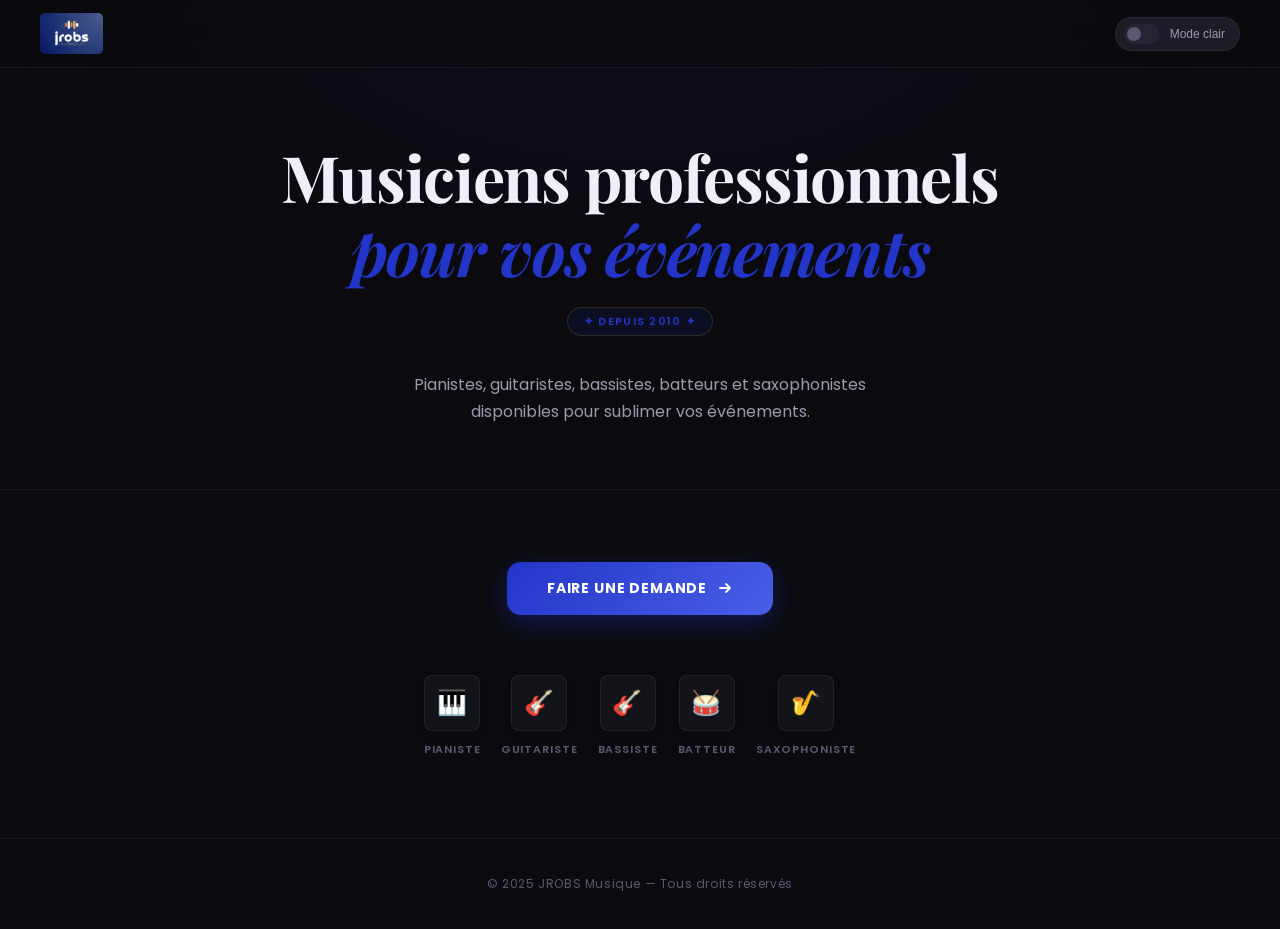
==== commit e1c39998: "Update navbar logo image source" ====
--- a/index.html
+++ b/index.html
@@ -15,7 +15,7 @@
 
   <!-- NAVBAR -->
   <nav class="navbar">
-    <img src="jrobsmusique_banner.png" alt="JROBS Musique" class="navbar-logo">
+    <img src="logo/logo_jrobs.png" alt="JROBS Musique" class="navbar-logo">
     <button class="theme-toggle" id="themeToggle" onclick="toggleTheme()" aria-label="Changer le thème">
       <div class="toggle-track">
         <div class="toggle-thumb"></div>
--- a/css/styles.css
+++ b/css/styles.css
@@ -1,194 +1,286 @@
+/* ═══════════════════════════════════════════
+   JROBS MUSIQUE — CSS MODERNE
+   Dark / Light mode + Coins arrondis
+═══════════════════════════════════════════ */
+
+@import url('https://fonts.googleapis.com/css2?family=Poppins:ital,wght@0,300;0,400;0,500;0,600;0,700;1,400&family=Playfair+Display:ital,wght@0,700;1,400&display=swap');
+
+/* ── VARIABLES DARK (défaut) ── */
 :root {
-    --gold: #C9A84C;
-    --gold-light: #E8CC7A;
-    --dark: #0D0D0D;
-    --dark2: #161616;
-    --dark3: #1E1E1E;
-    --cream: #F5F0E8;
-    --text-muted: #888;
-    --border: rgba(201, 168, 76, 0.25);
-}
-
-* {
+    --accent: #2235C8;
+    --accent-light: #4A5FE8;
+    --accent-rgb: 34, 53, 200;
+
+    --bg: #0B0B0F;
+    --bg2: #13131A;
+    --bg3: #1C1C26;
+    --bg4: #242432;
+
+    --text: #F0EEF8;
+    --text-sub: #9B99AA;
+    --text-muted: #5A5870;
+
+    --border: rgba(201, 168, 76, .18);
+    --border-soft: rgba(255, 255, 255, .06);
+    --shadow: 0 24px 64px rgba(0, 0, 0, .55);
+
+    --radius-sm: 8px;
+    --radius-md: 14px;
+    --radius-lg: 20px;
+    --radius-xl: 28px;
+
+    --transition: 0.22s cubic-bezier(.4, 0, .2, 1);
+}
+
+/* ── VARIABLES LIGHT ── */
+body.light {
+    --bg: #F4F3F8;
+    --bg2: #FFFFFF;
+    --bg3: #EDECEA;
+    --bg4: #E3E1DC;
+
+    --text: #18171F;
+    --text-sub: #5A5870;
+    --text-muted: #9B99AA;
+
+    --border: rgba(201, 168, 76, .28);
+    --border-soft: rgba(0, 0, 0, .07);
+    --shadow: 0 24px 64px rgba(0, 0, 0, .12);
+}
+
+/* ── RESET ── */
+*,
+*::before,
+*::after {
     margin: 0;
     padding: 0;
     box-sizing: border-box;
 }
 
 body {
-    background: var(--dark);
-    color: var(--cream);
-    font-family: 'DM Sans', sans-serif;
-    font-weight: 300;
+    background: var(--bg);
+    color: var(--text);
+    font-family: 'Poppins', sans-serif;
+    font-weight: 400;
     min-height: 100vh;
     overflow-x: hidden;
-}
-
-/* BACKGROUND TEXTURE */
+    transition: background var(--transition), color var(--transition);
+}
+
+/* ── FOND SUBTIL ── */
 body::before {
     content: '';
     position: fixed;
     inset: 0;
     background:
-        radial-gradient(ellipse 80% 60% at 50% -10%, rgba(201, 168, 76, 0.08) 0%, transparent 60%),
-        repeating-linear-gradient(0deg, transparent, transparent 39px, rgba(201, 168, 76, 0.03) 40px),
-        repeating-linear-gradient(90deg, transparent, transparent 39px, rgba(201, 168, 76, 0.03) 40px);
+        radial-gradient(ellipse 70% 50% at 50% 0%, rgba(var(--accent-rgb), .06) 0%, transparent 65%);
     pointer-events: none;
     z-index: 0;
 }
 
-/* HERO */
+/* ══════════════════════════════════
+   NAVBAR
+══════════════════════════════════ */
+.navbar {
+    position: sticky;
+    top: 0;
+    z-index: 100;
+    display: flex;
+    align-items: center;
+    justify-content: space-between;
+    padding: 0 40px;
+    height: 68px;
+    background: rgba(11, 11, 15, .7);
+    backdrop-filter: blur(20px);
+    border-bottom: 1px solid var(--border-soft);
+    transition: background var(--transition);
+}
+
+body.light .navbar {
+    background: rgba(244, 243, 248, .92);
+}
+
+/* logo is already colored, no filter needed */
+.navbar-logo {
+    filter: none;
+}
+
+.navbar-logo {
+    height: 42px;
+    width: auto;
+    object-fit: contain;
+}
+
+/* ── THEME TOGGLE ── */
+.theme-toggle {
+    display: flex;
+    align-items: center;
+    gap: 10px;
+    background: var(--bg3);
+    border: 1px solid var(--border-soft);
+    border-radius: 999px;
+    padding: 6px 14px 6px 8px;
+    cursor: pointer;
+    transition: background var(--transition), border var(--transition);
+    user-select: none;
+}
+
+.theme-toggle:hover {
+    border-color: var(--accent);
+}
+
+.toggle-track {
+    width: 36px;
+    height: 20px;
+    background: var(--bg4);
+    border-radius: 999px;
+    position: relative;
+    transition: background var(--transition);
+    flex-shrink: 0;
+}
+
+body.light .toggle-track {
+    background: var(--accent);
+}
+
+.toggle-thumb {
+    position: absolute;
+    top: 3px;
+    left: 3px;
+    width: 14px;
+    height: 14px;
+    border-radius: 50%;
+    background: var(--text-muted);
+    transition: transform var(--transition), background var(--transition);
+}
+
+body.light .toggle-thumb {
+    transform: translateX(16px);
+    background: #fff;
+}
+
+.toggle-label {
+    font-size: 12px;
+    font-weight: 500;
+    color: var(--text-sub);
+    white-space: nowrap;
+}
+
+/* ══════════════════════════════════
+   HERO
+══════════════════════════════════ */
 .hero {
     position: relative;
     z-index: 1;
     text-align: center;
-    padding: 80px 20px 60px;
-    border-bottom: 1px solid var(--border);
-}
-
-.logo-mark {
+    padding: 72px 20px 64px;
+    border-bottom: 1px solid var(--border-soft);
+    overflow: hidden;
+}
+
+.hero-title {
     font-family: 'Playfair Display', serif;
-    font-size: 13px;
-    letter-spacing: 0.5em;
-    color: var(--gold);
+    font-size: clamp(36px, 5vw, 64px);
+    font-weight: 700;
+    line-height: 1.15;
+    letter-spacing: -.02em;
+    color: var(--text);
+    margin-bottom: 20px;
+    opacity: 0;
+    animation: fadeUp .7s .1s forwards;
+}
+
+.hero-title span {
+    color: var(--accent);
+    font-style: italic;
+}
+
+.hero-tagline {
+    display: inline-flex;
+    align-items: center;
+    gap: 8px;
+    background: rgba(var(--accent-rgb), .1);
+    border: 1px solid var(--border);
+    border-radius: 999px;
+    padding: 5px 16px;
+    font-size: 11px;
+    font-weight: 600;
+    letter-spacing: .12em;
+    color: var(--accent);
     text-transform: uppercase;
-    margin-bottom: 24px;
+    margin-bottom: 20px;
     opacity: 0;
-    animation: fadeUp 0.8s 0.1s forwards;
-}
-
-.hero h1 {
-    font-family: 'Playfair Display', serif;
-    font-size: clamp(52px, 8vw, 96px);
-    font-weight: 900;
-    line-height: 0.95;
-    letter-spacing: -0.02em;
-    margin-bottom: 8px;
+    animation: fadeUp .7s .2s forwards;
+}
+
+.hero-sub {
+    font-size: 16px;
+    color: var(--text-sub);
+    max-width: 480px;
+    margin: 16px auto 0;
+    line-height: 1.65;
     opacity: 0;
-    animation: fadeUp 0.8s 0.25s forwards;
-}
-
-.hero h1 span {
-    display: block;
-    font-style: italic;
-    color: var(--gold);
-}
-
-.hero-sub {
-    font-size: 15px;
-    color: var(--text-muted);
-    letter-spacing: 0.08em;
-    margin-top: 20px;
-    opacity: 0;
-    animation: fadeUp 0.8s 0.4s forwards;
-}
-
-/* DECORATIVE LINE */
-.deco-line {
-    display: flex;
-    align-items: center;
-    justify-content: center;
-    gap: 16px;
-    margin: 40px auto 0;
-    opacity: 0;
-    animation: fadeUp 0.8s 0.5s forwards;
-}
-
-.deco-line::before,
-.deco-line::after {
-    content: '';
-    height: 1px;
-    width: 80px;
-    background: linear-gradient(to right, transparent, var(--gold));
-}
-
-.deco-line::after {
-    transform: scaleX(-1);
-}
-
-.deco-diamond {
-    width: 6px;
-    height: 6px;
-    background: var(--gold);
-    transform: rotate(45deg);
-}
-
-/* CTA SECTION */
+    animation: fadeUp .7s .4s forwards;
+}
+
+/* ══════════════════════════════════
+   CTA SECTION
+══════════════════════════════════ */
 .cta-section {
     position: relative;
     z-index: 1;
     text-align: center;
-    padding: 80px 20px;
-}
-
-.cta-intro {
-    max-width: 560px;
-    margin: 0 auto 40px;
-    font-size: 16px;
-    line-height: 1.8;
-    color: rgba(245, 240, 232, 0.7);
-    opacity: 0;
-    animation: fadeUp 0.8s 0.6s forwards;
+    padding: 72px 20px 80px;
 }
 
 .btn-open {
     display: inline-flex;
     align-items: center;
-    gap: 12px;
-    background: var(--gold);
-    color: var(--dark);
-    font-family: 'DM Sans', sans-serif;
-    font-size: 13px;
-    font-weight: 500;
-    letter-spacing: 0.15em;
+    gap: 10px;
+    background: linear-gradient(135deg, var(--accent), var(--accent-light));
+    color: #ffffff;
+    font-family: 'Poppins', sans-serif;
+    font-size: 14px;
+    font-weight: 700;
+    letter-spacing: .06em;
     text-transform: uppercase;
-    padding: 18px 48px;
+    padding: 16px 40px;
     border: none;
+    border-radius: var(--radius-md);
     cursor: pointer;
-    transition: all 0.3s;
-    position: relative;
-    overflow: hidden;
+    transition: transform .2s, box-shadow .2s, filter .2s;
+    box-shadow: 0 8px 24px rgba(var(--accent-rgb), .35);
     opacity: 0;
-    animation: fadeUp 0.8s 0.75s forwards;
-}
-
-.btn-open::before {
-    content: '';
-    position: absolute;
-    inset: 0;
-    background: var(--gold-light);
-    transform: translateX(-100%);
-    transition: transform 0.4s;
-}
-
-.btn-open:hover::before {
-    transform: translateX(0);
-}
-
-.btn-open span {
-    position: relative;
-    z-index: 1;
+    animation: fadeUp .7s .5s forwards;
+}
+
+.btn-open:hover {
+    transform: translateY(-2px);
+    box-shadow: 0 14px 32px rgba(var(--accent-rgb), .45);
+    filter: brightness(1.07);
+}
+
+.btn-open:active {
+    transform: scale(.98);
 }
 
 .btn-open svg {
-    position: relative;
-    z-index: 1;
-    transition: transform 0.3s;
+    transition: transform .2s;
 }
 
 .btn-open:hover svg {
-    transform: translateX(4px);
-}
-
-/* INSTRUMENT ICONS */
+    transform: translateX(3px);
+}
+
+/* ── INSTRUMENTS ── */
 .instruments {
     display: flex;
     justify-content: center;
-    gap: 40px;
+    gap: 20px;
     margin-top: 60px;
     flex-wrap: wrap;
     opacity: 0;
-    animation: fadeUp 0.8s 0.9s forwards;
+    animation: fadeUp .7s .7s forwards;
 }
 
 .instrument-item {
@@ -198,43 +290,49 @@
     gap: 10px;
     color: var(--text-muted);
     font-size: 11px;
-    letter-spacing: 0.1em;
+    font-weight: 600;
+    letter-spacing: .08em;
     text-transform: uppercase;
-    transition: color 0.3s;
-    cursor: default;
+    transition: color var(--transition);
 }
 
 .instrument-item:hover {
-    color: var(--gold);
+    color: var(--accent);
 }
 
 .instrument-icon {
-    width: 48px;
-    height: 48px;
-    border: 1px solid var(--border);
+    width: 56px;
+    height: 56px;
+    border-radius: var(--radius-sm);
+    border: 1px solid var(--border-soft);
+    background: var(--bg2);
     display: flex;
     align-items: center;
     justify-content: center;
-    font-size: 22px;
-    transition: border-color 0.3s, background 0.3s;
+    font-size: 24px;
+    transition: border-color var(--transition), background var(--transition), transform var(--transition);
+    box-shadow: 0 4px 12px rgba(0, 0, 0, .1);
 }
 
 .instrument-item:hover .instrument-icon {
-    border-color: var(--gold);
-    background: rgba(201, 168, 76, 0.08);
-}
-
-/* MODAL OVERLAY */
+    border-color: var(--accent);
+    background: rgba(var(--accent-rgb), .08);
+    transform: translateY(-3px);
+}
+
+/* ══════════════════════════════════
+   MODAL
+══════════════════════════════════ */
 .modal-overlay {
     display: none;
     position: fixed;
     inset: 0;
-    background: rgba(0, 0, 0, 0.85);
-    backdrop-filter: blur(8px);
+    background: rgba(0, 0, 0, .75);
+    backdrop-filter: blur(12px);
     z-index: 1000;
     align-items: flex-start;
     justify-content: center;
-    padding: 20px;
+    padding: 24px 16px;
     overflow-y: auto;
 }
 
@@ -243,82 +341,88 @@
 }
 
 .modal {
-    background: var(--dark2);
-    border: 1px solid var(--border);
+    background: var(--bg2);
+    border: 1px solid var(--border-soft);
+    border-radius: var(--radius-xl);
     width: 100%;
-    max-width: 680px;
+    max-width: 700px;
     margin: auto;
     position: relative;
-    animation: slideUp 0.4s cubic-bezier(0.16, 1, 0.3, 1);
-    box-shadow: 0 40px 100px rgba(0, 0, 0, 0.6), 0 0 0 1px rgba(201, 168, 76, 0.1);
+    animation: slideUp .4s cubic-bezier(.16, 1, .3, 1);
+    box-shadow: var(--shadow);
+    overflow: hidden;
+    transition: background var(--transition);
+}
+
+/* barre dorée haut */
+.modal::before {
+    content: '';
+    display: block;
+    height: 4px;
+    background: linear-gradient(90deg, var(--accent), var(--accent-light), var(--accent));
 }
 
 .modal-header {
-    padding: 36px 40px 28px;
-    border-bottom: 1px solid var(--border);
+    padding: 32px 40px 24px;
+    border-bottom: 1px solid var(--border-soft);
     position: relative;
-}
-
-.modal-header::before {
-    content: '';
-    position: absolute;
-    top: 0;
-    left: 0;
-    right: 0;
-    height: 3px;
-    background: linear-gradient(to right, var(--gold), var(--gold-light), var(--gold));
 }
 
 .modal-label {
     font-size: 11px;
-    letter-spacing: 0.4em;
-    color: var(--gold);
+    font-weight: 600;
+    letter-spacing: .3em;
+    color: var(--accent);
     text-transform: uppercase;
-    margin-bottom: 8px;
+    margin-bottom: 6px;
 }
 
 .modal-title {
     font-family: 'Playfair Display', serif;
-    font-size: 28px;
+    font-size: 26px;
     font-weight: 700;
+    color: var(--text);
 }
 
 .modal-close {
     position: absolute;
     top: 28px;
     right: 32px;
-    background: none;
-    border: 1px solid var(--border);
-    color: var(--text-muted);
+    background: var(--bg3);
+    border: 1px solid var(--border-soft);
+    border-radius: var(--radius-sm);
+    color: var(--text-sub);
     width: 36px;
     height: 36px;
     cursor: pointer;
-    font-size: 18px;
-    transition: all 0.2s;
+    font-size: 16px;
+    transition: all var(--transition);
     display: flex;
     align-items: center;
     justify-content: center;
 }
 
 .modal-close:hover {
-    border-color: var(--gold);
-    color: var(--gold);
-}
-
-/* FORM */
+    background: rgba(var(--accent-rgb), .12);
+    border-color: var(--accent);
+    color: var(--accent);
+}
+
+/* ── FORM BODY ── */
 .form-body {
-    padding: 36px 40px 40px;
+    padding: 32px 40px 40px;
 }
 
 .form-section-title {
     font-size: 10px;
-    letter-spacing: 0.4em;
-    color: var(--gold);
+    font-weight: 700;
+    letter-spacing: .3em;
+    color: var(--accent);
     text-transform: uppercase;
-    margin-bottom: 20px;
-    margin-top: 32px;
-    padding-bottom: 8px;
-    border-bottom: 1px solid var(--border);
+    margin-bottom: 18px;
+    margin-top: 28px;
+    padding-bottom: 10px;
+    border-bottom: 1px solid var(--border-soft);
 }
 
 .form-section-title:first-child {
@@ -328,8 +432,8 @@
 .form-row {
     display: grid;
     grid-template-columns: 1fr 1fr;
-    gap: 16px;
-    margin-bottom: 16px;
+    gap: 14px;
+    margin-bottom: 14px;
 }
 
 .form-row.single {
@@ -349,191 +453,220 @@
 .field-error {
     font-size: 11px;
     color: #e05c5c;
-    letter-spacing: 0.04em;
+    letter-spacing: .03em;
     min-height: 14px;
     display: none;
+}
+
+.form-group.invalid .field-error {
+    display: block;
+}
+
+label {
+    font-size: 11px;
+    font-weight: 600;
+    letter-spacing: .08em;
+    color: var(--text-sub);
+    text-transform: uppercase;
+}
+
+input,
+select,
+textarea {
+    background: var(--bg3);
+    border: 1.5px solid var(--border-soft);
+    border-radius: var(--radius-sm);
+    color: var(--text);
+    font-family: 'Poppins', sans-serif;
+    font-size: 14px;
+    font-weight: 400;
+    padding: 11px 14px;
+    outline: none;
+    transition: border-color var(--transition), background var(--transition), box-shadow var(--transition);
+    appearance: none;
+}
+
+input:focus,
+select:focus,
+textarea:focus {
+    border-color: var(--accent);
+    background: var(--bg2);
+    box-shadow: 0 0 0 3px rgba(var(--accent-rgb), .12);
+}
+
+input::placeholder,
+textarea::placeholder {
+    color: var(--text-muted);
 }
 
 .form-group.invalid input,
 .form-group.invalid select,
 .form-group.invalid textarea {
     border-color: #e05c5c;
-    background: rgba(224, 92, 92, 0.05);
+    box-shadow: 0 0 0 3px rgba(224, 92, 92, .1);
 }
 
 .form-group.valid input,
 .form-group.valid select,
 .form-group.valid textarea {
-    border-color: rgba(201, 168, 76, 0.4);
-}
-
-.form-group.invalid .field-error {
-    display: block;
-}
-
-label {
-    font-size: 11px;
-    letter-spacing: 0.1em;
-    color: var(--text-muted);
-    text-transform: uppercase;
-}
-
-input,
-select,
-textarea {
-    background: var(--dark3);
-    border: 1px solid rgba(255, 255, 255, 0.08);
-    color: var(--cream);
-    font-family: 'DM Sans', sans-serif;
-    font-size: 14px;
-    font-weight: 300;
-    padding: 12px 16px;
-    outline: none;
-    transition: border-color 0.2s, background 0.2s;
-    appearance: none;
-}
-
-input:focus,
-select:focus,
-textarea:focus {
-    border-color: var(--gold);
-    background: rgba(201, 168, 76, 0.04);
-}
-
-input::placeholder,
-textarea::placeholder {
-    color: rgba(255, 255, 255, 0.2);
+    border-color: rgba(var(--accent-rgb), .45);
 }
 
 select {
     cursor: pointer;
-    background-image: url("data:image/svg+xml,%3Csvg xmlns='http://www.w3.org/2000/svg' width='12' height='8' viewBox='0 0 12 8'%3E%3Cpath d='M1 1l5 5 5-5' stroke='%23C9A84C' stroke-width='1.5' fill='none'/%3E%3C/svg%3E");
+    background-image: url("data:image/svg+xml,%3Csvg xmlns='http://www.w3.org/2000/svg' width='12' height='8' viewBox='0 0 12 8'%3E%3Cpath d='M1 1l5 5 5-5' stroke='%232235C8' stroke-width='1.5' fill='none' stroke-linecap='round'/%3E%3C/svg%3E");
     background-repeat: no-repeat;
-    background-position: right 16px center;
-    padding-right: 40px;
+    background-position: right 14px center;
+    padding-right: 38px;
 }
 
 select option {
-    background: var(--dark2);
+    background: var(--bg2);
 }
 
 textarea {
     resize: vertical;
-    min-height: 90px;
+    min-height: 88px;
     line-height: 1.6;
 }
 
-/* SERVICE SELECTOR */
+/* ── SERVICE CARDS ── */
 .service-grid {
     display: grid;
     grid-template-columns: repeat(5, 1fr);
+    gap: 10px;
+    margin-bottom: 14px;
+}
+
+.service-card {
+    display: flex;
+    flex-direction: column;
+    align-items: center;
     gap: 8px;
-    margin-bottom: 16px;
-}
-
-.service-card {
-    display: flex;
-    flex-direction: column;
-    align-items: center;
-    gap: 8px;
-    padding: 14px 8px 12px;
-    border: 1px solid rgba(255, 255, 255, 0.08);
-    background: var(--dark3);
-    transition: border-color 0.2s, background 0.2s;
+    padding: 14px 6px 12px;
+    border: 1.5px solid var(--border-soft);
+    border-radius: var(--radius-md);
+    background: var(--bg3);
+    transition: all var(--transition);
     text-align: center;
+    cursor: default;
+}
+
+.service-card:hover {
+    border-color: rgba(var(--accent-rgb), .35);
+    background: var(--bg4);
 }
 
 .service-card.active {
-    border-color: var(--gold);
-    background: rgba(201, 168, 76, 0.07);
+    border-color: var(--accent);
+    background: rgba(var(--accent-rgb), .08);
+    box-shadow: 0 0 0 3px rgba(var(--accent-rgb), .1);
 }
 
 .svc-icon {
-    font-size: 22px;
+    font-size: 24px;
     line-height: 1;
 }
 
 .svc-name {
     font-size: 10px;
-    letter-spacing: 0.05em;
+    font-weight: 600;
+    letter-spacing: .05em;
     color: var(--text-muted);
-    transition: color 0.2s;
+    transition: color var(--transition);
+    text-transform: uppercase;
 }
 
 .service-card.active .svc-name {
-    color: var(--gold);
+    color: var(--accent);
 }
 
 .qty-control {
     display: flex;
     align-items: center;
-    gap: 0;
-    margin-top: 2px;
+    background: var(--bg2);
+    border-radius: var(--radius-sm);
+    overflow: hidden;
+    border: 1px solid var(--border-soft);
 }
 
 .qty-btn {
-    width: 22px;
-    height: 22px;
-    background: rgba(255, 255, 255, 0.06);
-    border: 1px solid rgba(255, 255, 255, 0.12);
-    color: var(--cream);
-    font-size: 14px;
-    line-height: 1;
+    width: 24px;
+    height: 24px;
+    background: transparent;
+    border: none;
+    color: var(--text-sub);
+    font-size: 15px;
     cursor: pointer;
     display: flex;
     align-items: center;
     justify-content: center;
-    transition: all 0.15s;
-    flex-shrink: 0;
+    transition: all var(--transition);
     padding: 0;
     user-select: none;
 }
 
 .qty-btn:hover {
-    background: rgba(201, 168, 76, 0.2);
-    border-color: var(--gold);
-    color: var(--gold);
-}
-
-.service-card.active .qty-btn {
-    background: rgba(201, 168, 76, 0.15);
-    border-color: rgba(201, 168, 76, 0.4);
+    background: rgba(var(--accent-rgb), .15);
+    color: var(--accent);
 }
 
 .qty-display {
-    width: 26px;
+    width: 28px;
     text-align: center;
     font-size: 13px;
-    font-weight: 500;
-    color: var(--cream);
-    border-top: 1px solid rgba(255, 255, 255, 0.12);
-    border-bottom: 1px solid rgba(255, 255, 255, 0.12);
-    height: 22px;
-    line-height: 20px;
-    background: rgba(0, 0, 0, 0.2);
+    font-weight: 700;
+    color: var(--text);
+    line-height: 24px;
+    border-left: 1px solid var(--border-soft);
+    border-right: 1px solid var(--border-soft);
 }
 
 .service-card.active .qty-display {
-    color: var(--gold);
-}
-
-/* RéSUMé MUSICIENS */
+    color: var(--accent);
+}
+
+/* ── RÉSUMÉ ── */
 .musicians-summary {
     display: none;
-    background: rgba(201, 168, 76, 0.06);
-    border: 1px solid var(--border);
-    padding: 12px 16px;
+    background: rgba(var(--accent-rgb), .06);
+    border: 1.5px solid var(--border);
+    border-radius: var(--radius-sm);
+    padding: 11px 16px;
     margin-top: 4px;
-    font-size: 12px;
-    color: var(--gold);
-    letter-spacing: 0.04em;
+    font-size: 13px;
+    font-weight: 500;
+    color: var(--accent);
 }
 
 .musicians-summary.visible {
     display: block;
 }
 
-/* CHECKBOX */
+/* ── POLICIES BOX ── */
+.policies-box {
+    background: var(--bg3);
+    border: 1.5px solid var(--border-soft);
+    border-radius: var(--radius-sm);
+    padding: 16px 20px;
+    margin-bottom: 16px;
+    max-height: 130px;
+    overflow-y: auto;
+    font-size: 12px;
+    line-height: 1.75;
+    color: var(--text-sub);
+}
+
+.policies-box::-webkit-scrollbar {
+    width: 4px;
+}
+
+.policies-box::-webkit-scrollbar-thumb {
+    background: var(--border);
+    border-radius: 4px;
+}
+
+/* ── CHECKBOX ── */
 .checkbox-group {
     display: flex;
     align-items: flex-start;
@@ -543,21 +676,22 @@
 
 .checkbox-group input[type="checkbox"] {
     appearance: none;
-    width: 18px;
-    height: 18px;
-    min-width: 18px;
-    border: 1px solid rgba(255, 255, 255, 0.2);
-    background: var(--dark3);
+    width: 20px;
+    height: 20px;
+    min-width: 20px;
+    border: 1.5px solid var(--border-soft);
+    border-radius: 6px;
+    background: var(--bg3);
     cursor: pointer;
     padding: 0;
     position: relative;
     margin-top: 1px;
-    transition: all 0.2s;
+    transition: all var(--transition);
 }
 
 .checkbox-group input[type="checkbox"]:checked {
-    background: var(--gold);
-    border-color: var(--gold);
+    background: var(--accent);
+    border-color: var(--accent);
 }
 
 .checkbox-group input[type="checkbox"]:checked::after {
@@ -567,19 +701,19 @@
     display: flex;
     align-items: center;
     justify-content: center;
-    color: var(--dark);
-    font-size: 11px;
-    font-weight: 700;
+    color: #ffffff;
+    font-size: 12px;
+    font-weight: 800;
 }
 
 .checkbox-label {
-    font-size: 12px;
-    line-height: 1.5;
-    color: rgba(245, 240, 232, 0.6);
+    font-size: 13px;
+    line-height: 1.55;
+    color: var(--text-sub);
 }
 
 .checkbox-label a {
-    color: var(--gold);
+    color: var(--accent);
     text-decoration: none;
 }
 
@@ -587,80 +721,48 @@
     text-decoration: underline;
 }
 
-/* POLICIES BOX */
-.policies-box {
-    background: var(--dark3);
-    border: 1px solid var(--border);
-    padding: 16px 20px;
-    margin-bottom: 16px;
-    max-height: 120px;
-    overflow-y: auto;
-    font-size: 12px;
-    line-height: 1.7;
-    color: rgba(245, 240, 232, 0.5);
-}
-
-.policies-box::-webkit-scrollbar {
-    width: 4px;
-}
-
-.policies-box::-webkit-scrollbar-thumb {
-    background: var(--border);
-}
-
-/* SUBMIT BTN */
+/* ── SUBMIT BTN ── */
 .btn-submit {
     width: 100%;
-    background: var(--gold);
-    color: var(--dark);
+    background: linear-gradient(135deg, var(--accent), var(--accent-light));
+    color: #ffffff;
     border: none;
-    font-family: 'DM Sans', sans-serif;
-    font-size: 13px;
-    font-weight: 500;
-    letter-spacing: 0.2em;
+    border-radius: var(--radius-md);
+    font-family: 'Poppins', sans-serif;
+    font-size: 14px;
+    font-weight: 700;
+    letter-spacing: .08em;
     text-transform: uppercase;
-    padding: 18px;
+    padding: 16px;
     cursor: pointer;
-    margin-top: 28px;
-    transition: background 0.3s, transform 0.1s;
-    position: relative;
-    overflow: hidden;
-}
-
-.btn-submit::before {
-    content: '';
-    position: absolute;
-    inset: 0;
-    background: var(--gold-light);
-    transform: translateX(-100%);
-    transition: transform 0.4s;
-}
-
-.btn-submit:hover::before {
-    transform: translateX(0);
-}
-
-.btn-submit span {
-    position: relative;
-    z-index: 1;
+    margin-top: 24px;
+    transition: transform .2s, box-shadow .2s, filter .2s;
+    box-shadow: 0 6px 20px rgba(var(--accent-rgb), .3);
+}
+
+.btn-submit:hover {
+    transform: translateY(-1px);
+    box-shadow: 0 10px 28px rgba(var(--accent-rgb), .4);
+    filter: brightness(1.06);
 }
 
 .btn-submit:active {
-    transform: scale(0.99);
+    transform: scale(.99);
 }
 
 .btn-submit:disabled {
-    opacity: 0.5;
+    opacity: .5;
     cursor: not-allowed;
-}
-
-/* SUCCESS STATE */
+    transform: none;
+}
+
+/* ── SUCCESS ── */
 .success-overlay {
     display: none;
     flex-direction: column;
     align-items: center;
     justify-content: center;
-    padding: 60px 40px;
+    padding: 64px 40px;
     text-align: center;
 }
 
@@ -669,48 +771,50 @@
 }
 
 .success-icon {
-    width: 64px;
-    height: 64px;
-    border: 2px solid var(--gold);
+    width: 72px;
+    height: 72px;
     border-radius: 50%;
+    background: rgba(var(--accent-rgb), .1);
+    border: 2px solid var(--accent);
     display: flex;
     align-items: center;
     justify-content: center;
-    font-size: 28px;
+    font-size: 30px;
     margin-bottom: 24px;
-    color: var(--gold);
+    color: var(--accent);
 }
 
 .success-overlay h3 {
     font-family: 'Playfair Display', serif;
-    font-size: 26px;
+    font-size: 28px;
     margin-bottom: 12px;
+    color: var(--text);
 }
 
 .success-overlay p {
-    color: var(--text-muted);
-    font-size: 14px;
+    color: var(--text-sub);
+    font-size: 15px;
     line-height: 1.7;
     max-width: 360px;
 }
 
-/* FOOTER */
+/* ── FOOTER ── */
 footer {
     position: relative;
     z-index: 1;
     text-align: center;
-    padding: 40px 20px;
-    border-top: 1px solid var(--border);
+    padding: 36px 20px;
+    border-top: 1px solid var(--border-soft);
     font-size: 12px;
     color: var(--text-muted);
-    letter-spacing: 0.05em;
-}
-
-/* ANIMATIONS */
+    letter-spacing: .05em;
+}
+
+/* ── ANIMATIONS ── */
 @keyframes fadeUp {
     from {
         opacity: 0;
-        transform: translateY(24px);
+        transform: translateY(20px);
     }
 
     to {
@@ -722,7 +826,7 @@
 @keyframes slideUp {
     from {
         opacity: 0;
-        transform: translateY(40px) scale(0.97);
+        transform: translateY(36px) scale(.97);
     }
 
     to {
@@ -731,8 +835,12 @@
     }
 }
 
-/* RESPONSIVE */
-@media (max-width: 600px) {
+/* ── RESPONSIVE ── */
+@media (max-width: 640px) {
+    .navbar {
+        padding: 0 20px;
+    }
+
     .form-row {
         grid-template-columns: 1fr;
     }
@@ -750,7 +858,7 @@
     }
 
     .modal-header {
-        padding: 28px 24px 24px;
+        padding: 24px 20px 20px;
     }
 
     .modal-close {
@@ -758,6 +866,7 @@
     }
 
     .instruments {
-        gap: 24px;
-    }
-}+        gap: 16px;
+    }
+
+}
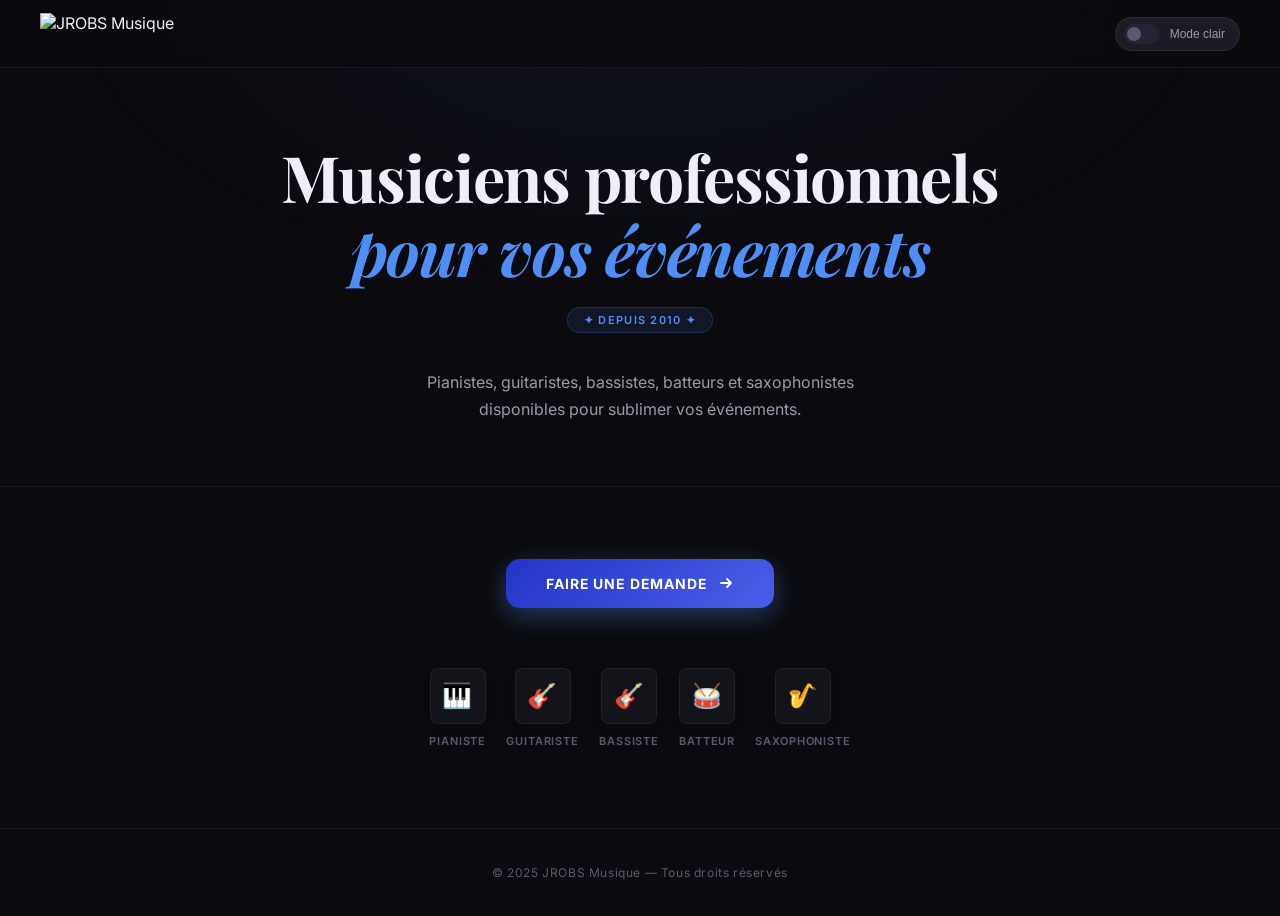
==== commit 8dc4bc24: "Update font link and navbar logo in index.html" ====
--- a/index.html
+++ b/index.html
@@ -7,7 +7,7 @@
   <title>JROBS Musique — Demande de Musicien</title>
   <link rel="stylesheet" href="css/styles.css">
   <link
-    href="https://fonts.googleapis.com/css2?family=Poppins:ital,wght@0,300;0,400;0,500;0,600;0,700;1,400&family=Playfair+Display:ital,wght@0,700;1,400&display=swap"
+    href="https://fonts.googleapis.com/css2?family=Outfit:wght@300;400;500;600;700&family=Playfair+Display:ital,wght@0,700;1,400&display=swap"
     rel="stylesheet">
 </head>
 
@@ -15,7 +15,7 @@
 
   <!-- NAVBAR -->
   <nav class="navbar">
-    <img src="logo/logo_jrobs.png" alt="JROBS Musique" class="navbar-logo">
+    <img src="jrobsmusique_banner.png" alt="JROBS Musique" class="navbar-logo">
     <button class="theme-toggle" id="themeToggle" onclick="toggleTheme()" aria-label="Changer le thème">
       <div class="toggle-track">
         <div class="toggle-thumb"></div>
@@ -148,6 +148,7 @@
                 <label for="duree">Durée *</label>
                 <select id="duree" required>
                   <option value="" disabled selected>Choisir</option>
+                  <option value="1h">1 heure</option>
                   <option value="2h">2 heures</option>
                   <option value="3h">3 heures</option>
                   <option value="4h">4 heures</option>
--- a/css/styles.css
+++ b/css/styles.css
@@ -1,872 +1,880 @@
+@import url('https://fonts.googleapis.com/css2?family=Inter:wght@300;400;500;600;700&family=Playfair+Display:ital,wght@0,700;1,400&display=swap');
+
 /* ═══════════════════════════════════════════
    JROBS MUSIQUE — CSS MODERNE
    Dark / Light mode + Coins arrondis
 ═══════════════════════════════════════════ */
 
-@import url('https://fonts.googleapis.com/css2?family=Poppins:ital,wght@0,300;0,400;0,500;0,600;0,700;1,400&family=Playfair+Display:ital,wght@0,700;1,400&display=swap');
+@import url('https://fonts.googleapis.com/css2?family=Outfit:wght@300;400;500;600;700&family=Playfair+Display:ital,wght@0,700;1,400&display=swap');
 
 /* ── VARIABLES DARK (défaut) ── */
 :root {
-    --accent: #2235C8;
-    --accent-light: #4A5FE8;
-    --accent-rgb: 34, 53, 200;
-
-    --bg: #0B0B0F;
-    --bg2: #13131A;
-    --bg3: #1C1C26;
-    --bg4: #242432;
-
-    --text: #F0EEF8;
-    --text-sub: #9B99AA;
-    --text-muted: #5A5870;
-
-    --border: rgba(201, 168, 76, .18);
-    --border-soft: rgba(255, 255, 255, .06);
-    --shadow: 0 24px 64px rgba(0, 0, 0, .55);
-
-    --radius-sm: 8px;
-    --radius-md: 14px;
-    --radius-lg: 20px;
-    --radius-xl: 28px;
-
-    --transition: 0.22s cubic-bezier(.4, 0, .2, 1);
+  --accent: #4F8EF7;
+  --accent-light: #7AAEFF;
+  --accent-rgb: 79, 142, 247;
+
+  --bg: #0B0B0F;
+  --bg2: #13131A;
+  --bg3: #1C1C26;
+  --bg4: #242432;
+
+  --text: #F0EEF8;
+  --text-sub: #9B99AA;
+  --text-muted: #5A5870;
+
+  --border: rgba(91, 127, 255, .2);
+  --border-soft: rgba(255, 255, 255, .06);
+  --shadow: 0 24px 64px rgba(0, 0, 0, .55);
+
+  --radius-sm: 8px;
+  --radius-md: 14px;
+  --radius-lg: 20px;
+  --radius-xl: 28px;
+
+  --transition: 0.22s cubic-bezier(.4, 0, .2, 1);
 }
 
 /* ── VARIABLES LIGHT ── */
 body.light {
-    --bg: #F4F3F8;
-    --bg2: #FFFFFF;
-    --bg3: #EDECEA;
-    --bg4: #E3E1DC;
-
-    --text: #18171F;
-    --text-sub: #5A5870;
-    --text-muted: #9B99AA;
-
-    --border: rgba(201, 168, 76, .28);
-    --border-soft: rgba(0, 0, 0, .07);
-    --shadow: 0 24px 64px rgba(0, 0, 0, .12);
+  --bg: #F4F3F8;
+  --bg2: #FFFFFF;
+  --bg3: #EDECEA;
+  --bg4: #E3E1DC;
+
+  --text: #18171F;
+  --text-sub: #5A5870;
+  --text-muted: #9B99AA;
+
+  --border: rgba(30, 80, 200, .2);
+  --border-soft: rgba(0, 0, 0, .07);
+  --shadow: 0 24px 64px rgba(0, 0, 0, .12);
+
+  /* Deeper blue for legibility on light bg */
+  --accent: #1A4FC4;
+  --accent-light: #3A6FE0;
+  --accent-rgb: 26, 79, 196;
 }
 
 /* ── RESET ── */
 *,
 *::before,
 *::after {
-    margin: 0;
-    padding: 0;
-    box-sizing: border-box;
+  margin: 0;
+  padding: 0;
+  box-sizing: border-box;
 }
 
 body {
-    background: var(--bg);
-    color: var(--text);
-    font-family: 'Poppins', sans-serif;
-    font-weight: 400;
-    min-height: 100vh;
-    overflow-x: hidden;
-    transition: background var(--transition), color var(--transition);
+  background: var(--bg);
+  color: var(--text);
+  font-family: 'Inter', sans-serif;
+  font-weight: 400;
+  min-height: 100vh;
+  overflow-x: hidden;
+  transition: background var(--transition), color var(--transition);
 }
 
 /* ── FOND SUBTIL ── */
 body::before {
-    content: '';
-    position: fixed;
-    inset: 0;
-    background:
-        radial-gradient(ellipse 70% 50% at 50% 0%, rgba(var(--accent-rgb), .06) 0%, transparent 65%);
-    pointer-events: none;
-    z-index: 0;
+  content: '';
+  position: fixed;
+  inset: 0;
+  background:
+    radial-gradient(ellipse 70% 50% at 50% 0%, rgba(var(--accent-rgb), .06) 0%, transparent 65%);
+  pointer-events: none;
+  z-index: 0;
 }
 
 /* ══════════════════════════════════
    NAVBAR
 ══════════════════════════════════ */
 .navbar {
-    position: sticky;
-    top: 0;
-    z-index: 100;
-    display: flex;
-    align-items: center;
-    justify-content: space-between;
-    padding: 0 40px;
-    height: 68px;
-    background: rgba(11, 11, 15, .7);
-    backdrop-filter: blur(20px);
-    border-bottom: 1px solid var(--border-soft);
-    transition: background var(--transition);
+  position: sticky;
+  top: 0;
+  z-index: 100;
+  display: flex;
+  align-items: center;
+  justify-content: space-between;
+  padding: 0 40px;
+  height: 68px;
+  background: rgba(11, 11, 15, .7);
+  backdrop-filter: blur(20px);
+  border-bottom: 1px solid var(--border-soft);
+  transition: background var(--transition);
 }
 
 body.light .navbar {
-    background: rgba(244, 243, 248, .92);
+  background: rgba(244, 243, 248, .92);
 }
 
 /* logo is already colored, no filter needed */
 .navbar-logo {
-    filter: none;
+  filter: none;
 }
 
 .navbar-logo {
-    height: 42px;
-    width: auto;
-    object-fit: contain;
+  height: 42px;
+  width: auto;
+  object-fit: contain;
 }
 
 /* ── THEME TOGGLE ── */
 .theme-toggle {
-    display: flex;
-    align-items: center;
-    gap: 10px;
-    background: var(--bg3);
-    border: 1px solid var(--border-soft);
-    border-radius: 999px;
-    padding: 6px 14px 6px 8px;
-    cursor: pointer;
-    transition: background var(--transition), border var(--transition);
-    user-select: none;
+  display: flex;
+  align-items: center;
+  gap: 10px;
+  background: var(--bg3);
+  border: 1px solid var(--border-soft);
+  border-radius: 999px;
+  padding: 6px 14px 6px 8px;
+  cursor: pointer;
+  transition: background var(--transition), border var(--transition);
+  user-select: none;
 }
 
 .theme-toggle:hover {
-    border-color: var(--accent);
+  border-color: var(--accent);
 }
 
 .toggle-track {
-    width: 36px;
-    height: 20px;
-    background: var(--bg4);
-    border-radius: 999px;
-    position: relative;
-    transition: background var(--transition);
-    flex-shrink: 0;
+  width: 36px;
+  height: 20px;
+  background: var(--bg4);
+  border-radius: 999px;
+  position: relative;
+  transition: background var(--transition);
+  flex-shrink: 0;
 }
 
 body.light .toggle-track {
-    background: var(--accent);
+  background: var(--accent);
 }
 
 .toggle-thumb {
-    position: absolute;
-    top: 3px;
-    left: 3px;
-    width: 14px;
-    height: 14px;
-    border-radius: 50%;
-    background: var(--text-muted);
-    transition: transform var(--transition), background var(--transition);
+  position: absolute;
+  top: 3px;
+  left: 3px;
+  width: 14px;
+  height: 14px;
+  border-radius: 50%;
+  background: var(--text-muted);
+  transition: transform var(--transition), background var(--transition);
 }
 
 body.light .toggle-thumb {
-    transform: translateX(16px);
-    background: #fff;
+  transform: translateX(16px);
+  background: #fff;
 }
 
 .toggle-label {
-    font-size: 12px;
-    font-weight: 500;
-    color: var(--text-sub);
-    white-space: nowrap;
+  font-size: 12px;
+  font-weight: 500;
+  color: var(--text-sub);
+  white-space: nowrap;
 }
 
 /* ══════════════════════════════════
    HERO
 ══════════════════════════════════ */
 .hero {
-    position: relative;
-    z-index: 1;
-    text-align: center;
-    padding: 72px 20px 64px;
-    border-bottom: 1px solid var(--border-soft);
-    overflow: hidden;
+  position: relative;
+  z-index: 1;
+  text-align: center;
+  padding: 72px 20px 64px;
+  border-bottom: 1px solid var(--border-soft);
+  overflow: hidden;
 }
 
 .hero-title {
-    font-family: 'Playfair Display', serif;
-    font-size: clamp(36px, 5vw, 64px);
-    font-weight: 700;
-    line-height: 1.15;
-    letter-spacing: -.02em;
-    color: var(--text);
-    margin-bottom: 20px;
-    opacity: 0;
-    animation: fadeUp .7s .1s forwards;
+  font-family: 'Playfair Display', serif;
+  font-size: clamp(36px, 5vw, 64px);
+  font-weight: 700;
+  line-height: 1.15;
+  letter-spacing: -.02em;
+  color: var(--text);
+  margin-bottom: 20px;
+  opacity: 0;
+  animation: fadeUp .7s .1s forwards;
 }
 
 .hero-title span {
-    color: var(--accent);
-    font-style: italic;
+  color: var(--accent);
+  font-style: italic;
 }
 
 .hero-tagline {
-    display: inline-flex;
-    align-items: center;
-    gap: 8px;
-    background: rgba(var(--accent-rgb), .1);
-    border: 1px solid var(--border);
-    border-radius: 999px;
-    padding: 5px 16px;
-    font-size: 11px;
-    font-weight: 600;
-    letter-spacing: .12em;
-    color: var(--accent);
-    text-transform: uppercase;
-    margin-bottom: 20px;
-    opacity: 0;
-    animation: fadeUp .7s .2s forwards;
+  display: inline-flex;
+  align-items: center;
+  gap: 8px;
+  background: rgba(var(--accent-rgb), .1);
+  border: 1px solid var(--border);
+  border-radius: 999px;
+  padding: 5px 16px;
+  font-size: 11px;
+  font-weight: 600;
+  letter-spacing: .12em;
+  color: var(--accent);
+  text-transform: uppercase;
+  margin-bottom: 20px;
+  opacity: 0;
+  animation: fadeUp .7s .2s forwards;
 }
 
 .hero-sub {
-    font-size: 16px;
-    color: var(--text-sub);
-    max-width: 480px;
-    margin: 16px auto 0;
-    line-height: 1.65;
-    opacity: 0;
-    animation: fadeUp .7s .4s forwards;
+  font-size: 16px;
+  color: var(--text-sub);
+  max-width: 480px;
+  margin: 16px auto 0;
+  line-height: 1.65;
+  opacity: 0;
+  animation: fadeUp .7s .4s forwards;
 }
 
 /* ══════════════════════════════════
    CTA SECTION
 ══════════════════════════════════ */
 .cta-section {
-    position: relative;
-    z-index: 1;
-    text-align: center;
-    padding: 72px 20px 80px;
+  position: relative;
+  z-index: 1;
+  text-align: center;
+  padding: 72px 20px 80px;
 }
 
 .btn-open {
-    display: inline-flex;
-    align-items: center;
-    gap: 10px;
-    background: linear-gradient(135deg, var(--accent), var(--accent-light));
-    color: #ffffff;
-    font-family: 'Poppins', sans-serif;
-    font-size: 14px;
-    font-weight: 700;
-    letter-spacing: .06em;
-    text-transform: uppercase;
-    padding: 16px 40px;
-    border: none;
-    border-radius: var(--radius-md);
-    cursor: pointer;
-    transition: transform .2s, box-shadow .2s, filter .2s;
-    box-shadow: 0 8px 24px rgba(var(--accent-rgb), .35);
-    opacity: 0;
-    animation: fadeUp .7s .5s forwards;
+  display: inline-flex;
+  align-items: center;
+  gap: 10px;
+  background: linear-gradient(135deg, #2235C8, #4A5FE8);
+  /* background: linear-gradient(135deg, var(--accent), var(--accent-light)); */
+  color: #ffffff;
+  font-family: 'Inter', sans-serif;
+  font-size: 14px;
+  font-weight: 700;
+  letter-spacing: .06em;
+  text-transform: uppercase;
+  padding: 16px 40px;
+  border: none;
+  border-radius: var(--radius-md);
+  cursor: pointer;
+  transition: transform .2s, box-shadow .2s, filter .2s;
+  box-shadow: 0 8px 24px rgba(var(--accent-rgb), .35);
+  opacity: 0;
+  animation: fadeUp .7s .5s forwards;
 }
 
 .btn-open:hover {
-    transform: translateY(-2px);
-    box-shadow: 0 14px 32px rgba(var(--accent-rgb), .45);
-    filter: brightness(1.07);
+  transform: translateY(-2px);
+  box-shadow: 0 14px 32px rgba(var(--accent-rgb), .45);
+  filter: brightness(1.07);
 }
 
 .btn-open:active {
-    transform: scale(.98);
+  transform: scale(.98);
 }
 
 .btn-open svg {
-    transition: transform .2s;
+  transition: transform .2s;
 }
 
 .btn-open:hover svg {
-    transform: translateX(3px);
+  transform: translateX(3px);
 }
 
 /* ── INSTRUMENTS ── */
 .instruments {
-    display: flex;
-    justify-content: center;
-    gap: 20px;
-    margin-top: 60px;
-    flex-wrap: wrap;
-    opacity: 0;
-    animation: fadeUp .7s .7s forwards;
+  display: flex;
+  justify-content: center;
+  gap: 20px;
+  margin-top: 60px;
+  flex-wrap: wrap;
+  opacity: 0;
+  animation: fadeUp .7s .7s forwards;
 }
 
 .instrument-item {
-    display: flex;
-    flex-direction: column;
-    align-items: center;
-    gap: 10px;
-    color: var(--text-muted);
-    font-size: 11px;
-    font-weight: 600;
-    letter-spacing: .08em;
-    text-transform: uppercase;
-    transition: color var(--transition);
+  display: flex;
+  flex-direction: column;
+  align-items: center;
+  gap: 10px;
+  color: var(--text-muted);
+  font-size: 11px;
+  font-weight: 600;
+  letter-spacing: .08em;
+  text-transform: uppercase;
+  transition: color var(--transition);
 }
 
 .instrument-item:hover {
-    color: var(--accent);
+  color: var(--accent);
 }
 
 .instrument-icon {
-    width: 56px;
-    height: 56px;
-    border-radius: var(--radius-sm);
-    border: 1px solid var(--border-soft);
-    background: var(--bg2);
-    display: flex;
-    align-items: center;
-    justify-content: center;
-    font-size: 24px;
-    transition: border-color var(--transition), background var(--transition), transform var(--transition);
-    box-shadow: 0 4px 12px rgba(0, 0, 0, .1);
+  width: 56px;
+  height: 56px;
+  border-radius: var(--radius-sm);
+  border: 1px solid var(--border-soft);
+  background: var(--bg2);
+  display: flex;
+  align-items: center;
+  justify-content: center;
+  font-size: 24px;
+  transition: border-color var(--transition), background var(--transition), transform var(--transition);
+  box-shadow: 0 4px 12px rgba(0, 0, 0, .1);
 }
 
 .instrument-item:hover .instrument-icon {
-    border-color: var(--accent);
-    background: rgba(var(--accent-rgb), .08);
-    transform: translateY(-3px);
+  border-color: var(--accent);
+  background: rgba(var(--accent-rgb), .08);
+  transform: translateY(-3px);
 }
 
 /* ══════════════════════════════════
    MODAL
 ══════════════════════════════════ */
 .modal-overlay {
-    display: none;
-    position: fixed;
-    inset: 0;
-    background: rgba(0, 0, 0, .75);
-    backdrop-filter: blur(12px);
-    z-index: 1000;
-    align-items: flex-start;
-    justify-content: center;
-    padding: 24px 16px;
-    overflow-y: auto;
+  display: none;
+  position: fixed;
+  inset: 0;
+  background: rgba(0, 0, 0, .75);
+  backdrop-filter: blur(12px);
+  z-index: 1000;
+  align-items: flex-start;
+  justify-content: center;
+  padding: 24px 16px;
+  overflow-y: auto;
 }
 
 .modal-overlay.active {
-    display: flex;
+  display: flex;
 }
 
 .modal {
-    background: var(--bg2);
-    border: 1px solid var(--border-soft);
-    border-radius: var(--radius-xl);
-    width: 100%;
-    max-width: 700px;
-    margin: auto;
-    position: relative;
-    animation: slideUp .4s cubic-bezier(.16, 1, .3, 1);
-    box-shadow: var(--shadow);
-    overflow: hidden;
-    transition: background var(--transition);
+  background: var(--bg2);
+  border: 1px solid var(--border-soft);
+  border-radius: var(--radius-xl);
+  width: 100%;
+  max-width: 700px;
+  margin: auto;
+  position: relative;
+  animation: slideUp .4s cubic-bezier(.16, 1, .3, 1);
+  box-shadow: var(--shadow);
+  overflow: hidden;
+  transition: background var(--transition);
 }
 
 /* barre dorée haut */
 .modal::before {
-    content: '';
-    display: block;
-    height: 4px;
-    background: linear-gradient(90deg, var(--accent), var(--accent-light), var(--accent));
+  content: '';
+  display: block;
+  height: 4px;
+  background: linear-gradient(90deg, var(--accent), var(--accent-light), var(--accent));
 }
 
 .modal-header {
-    padding: 32px 40px 24px;
-    border-bottom: 1px solid var(--border-soft);
-    position: relative;
+  padding: 32px 40px 24px;
+  border-bottom: 1px solid var(--border-soft);
+  position: relative;
 }
 
 .modal-label {
-    font-size: 11px;
-    font-weight: 600;
-    letter-spacing: .3em;
-    color: var(--accent);
-    text-transform: uppercase;
-    margin-bottom: 6px;
+  font-size: 11px;
+  font-weight: 600;
+  letter-spacing: .3em;
+  color: var(--accent);
+  text-transform: uppercase;
+  margin-bottom: 6px;
 }
 
 .modal-title {
-    font-family: 'Playfair Display', serif;
-    font-size: 26px;
-    font-weight: 700;
-    color: var(--text);
+  font-family: 'Playfair Display', serif;
+  font-size: 26px;
+  font-weight: 700;
+  color: var(--text);
 }
 
 .modal-close {
-    position: absolute;
-    top: 28px;
-    right: 32px;
-    background: var(--bg3);
-    border: 1px solid var(--border-soft);
-    border-radius: var(--radius-sm);
-    color: var(--text-sub);
-    width: 36px;
-    height: 36px;
-    cursor: pointer;
-    font-size: 16px;
-    transition: all var(--transition);
-    display: flex;
-    align-items: center;
-    justify-content: center;
+  position: absolute;
+  top: 28px;
+  right: 32px;
+  background: var(--bg3);
+  border: 1px solid var(--border-soft);
+  border-radius: var(--radius-sm);
+  color: var(--text-sub);
+  width: 36px;
+  height: 36px;
+  cursor: pointer;
+  font-size: 16px;
+  transition: all var(--transition);
+  display: flex;
+  align-items: center;
+  justify-content: center;
 }
 
 .modal-close:hover {
-    background: rgba(var(--accent-rgb), .12);
-    border-color: var(--accent);
-    color: var(--accent);
+  background: rgba(var(--accent-rgb), .12);
+  border-color: var(--accent);
+  color: var(--accent);
 }
 
 /* ── FORM BODY ── */
 .form-body {
-    padding: 32px 40px 40px;
+  padding: 32px 40px 40px;
 }
 
 .form-section-title {
-    font-size: 10px;
-    font-weight: 700;
-    letter-spacing: .3em;
-    color: var(--accent);
-    text-transform: uppercase;
-    margin-bottom: 18px;
-    margin-top: 28px;
-    padding-bottom: 10px;
-    border-bottom: 1px solid var(--border-soft);
+  font-size: 10px;
+  font-weight: 700;
+  letter-spacing: .3em;
+  color: var(--accent);
+  text-transform: uppercase;
+  margin-bottom: 18px;
+  margin-top: 28px;
+  padding-bottom: 10px;
+  border-bottom: 1px solid var(--border-soft);
 }
 
 .form-section-title:first-child {
-    margin-top: 0;
+  margin-top: 0;
 }
 
 .form-row {
-    display: grid;
-    grid-template-columns: 1fr 1fr;
-    gap: 14px;
-    margin-bottom: 14px;
+  display: grid;
+  grid-template-columns: 1fr 1fr;
+  gap: 14px;
+  margin-bottom: 14px;
 }
 
 .form-row.single {
-    grid-template-columns: 1fr;
+  grid-template-columns: 1fr;
 }
 
 .form-row.triple {
-    grid-template-columns: 1fr 1fr 1fr;
+  grid-template-columns: 1fr 1fr 1fr;
 }
 
 .form-group {
-    display: flex;
-    flex-direction: column;
-    gap: 6px;
+  display: flex;
+  flex-direction: column;
+  gap: 6px;
 }
 
 .field-error {
-    font-size: 11px;
-    color: #e05c5c;
-    letter-spacing: .03em;
-    min-height: 14px;
-    display: none;
+  font-size: 11px;
+  color: #e05c5c;
+  letter-spacing: .03em;
+  min-height: 14px;
+  display: none;
 }
 
 .form-group.invalid .field-error {
-    display: block;
+  display: block;
 }
 
 label {
-    font-size: 11px;
-    font-weight: 600;
-    letter-spacing: .08em;
-    color: var(--text-sub);
-    text-transform: uppercase;
+  font-size: 11px;
+  font-weight: 600;
+  letter-spacing: .08em;
+  color: var(--text-sub);
+  text-transform: uppercase;
 }
 
 input,
 select,
 textarea {
-    background: var(--bg3);
-    border: 1.5px solid var(--border-soft);
-    border-radius: var(--radius-sm);
-    color: var(--text);
-    font-family: 'Poppins', sans-serif;
-    font-size: 14px;
-    font-weight: 400;
-    padding: 11px 14px;
-    outline: none;
-    transition: border-color var(--transition), background var(--transition), box-shadow var(--transition);
-    appearance: none;
+  background: var(--bg3);
+  border: 1.5px solid var(--border-soft);
+  border-radius: var(--radius-sm);
+  color: var(--text);
+  font-family: 'Inter', sans-serif;
+  font-size: 14px;
+  font-weight: 400;
+  padding: 11px 14px;
+  outline: none;
+  transition: border-color var(--transition), background var(--transition), box-shadow var(--transition);
+  appearance: none;
 }
 
 input:focus,
 select:focus,
 textarea:focus {
-    border-color: var(--accent);
-    background: var(--bg2);
-    box-shadow: 0 0 0 3px rgba(var(--accent-rgb), .12);
+  border-color: var(--accent);
+  background: var(--bg2);
+  box-shadow: 0 0 0 3px rgba(var(--accent-rgb), .12);
 }
 
 input::placeholder,
 textarea::placeholder {
-    color: var(--text-muted);
+  color: var(--text-muted);
 }
 
 .form-group.invalid input,
 .form-group.invalid select,
 .form-group.invalid textarea {
-    border-color: #e05c5c;
-    box-shadow: 0 0 0 3px rgba(224, 92, 92, .1);
+  border-color: #e05c5c;
+  box-shadow: 0 0 0 3px rgba(224, 92, 92, .1);
 }
 
 .form-group.valid input,
 .form-group.valid select,
 .form-group.valid textarea {
-    border-color: rgba(var(--accent-rgb), .45);
+  border-color: rgba(var(--accent-rgb), .45);
 }
 
 select {
-    cursor: pointer;
-    background-image: url("data:image/svg+xml,%3Csvg xmlns='http://www.w3.org/2000/svg' width='12' height='8' viewBox='0 0 12 8'%3E%3Cpath d='M1 1l5 5 5-5' stroke='%232235C8' stroke-width='1.5' fill='none' stroke-linecap='round'/%3E%3C/svg%3E");
-    background-repeat: no-repeat;
-    background-position: right 14px center;
-    padding-right: 38px;
+  cursor: pointer;
+  background-image: url("data:image/svg+xml,%3Csvg xmlns='http://www.w3.org/2000/svg' width='12' height='8' viewBox='0 0 12 8'%3E%3Cpath d='M1 1l5 5 5-5' stroke='%232235C8' stroke-width='1.5' fill='none' stroke-linecap='round'/%3E%3C/svg%3E");
+  background-repeat: no-repeat;
+  background-position: right 14px center;
+  padding-right: 38px;
 }
 
 select option {
-    background: var(--bg2);
+  background: var(--bg2);
 }
 
 textarea {
-    resize: vertical;
-    min-height: 88px;
-    line-height: 1.6;
+  resize: vertical;
+  min-height: 88px;
+  line-height: 1.6;
 }
 
 /* ── SERVICE CARDS ── */
 .service-grid {
-    display: grid;
-    grid-template-columns: repeat(5, 1fr);
-    gap: 10px;
-    margin-bottom: 14px;
+  display: grid;
+  grid-template-columns: repeat(5, 1fr);
+  gap: 10px;
+  margin-bottom: 14px;
 }
 
 .service-card {
-    display: flex;
-    flex-direction: column;
-    align-items: center;
-    gap: 8px;
-    padding: 14px 6px 12px;
-    border: 1.5px solid var(--border-soft);
-    border-radius: var(--radius-md);
-    background: var(--bg3);
-    transition: all var(--transition);
-    text-align: center;
-    cursor: default;
+  display: flex;
+  flex-direction: column;
+  align-items: center;
+  gap: 8px;
+  padding: 14px 6px 12px;
+  border: 1.5px solid var(--border-soft);
+  border-radius: var(--radius-md);
+  background: var(--bg3);
+  transition: all var(--transition);
+  text-align: center;
+  cursor: default;
 }
 
 .service-card:hover {
-    border-color: rgba(var(--accent-rgb), .35);
-    background: var(--bg4);
+  border-color: rgba(var(--accent-rgb), .35);
+  background: var(--bg4);
 }
 
 .service-card.active {
-    border-color: var(--accent);
-    background: rgba(var(--accent-rgb), .08);
-    box-shadow: 0 0 0 3px rgba(var(--accent-rgb), .1);
+  border-color: var(--accent);
+  background: rgba(var(--accent-rgb), .08);
+  box-shadow: 0 0 0 3px rgba(var(--accent-rgb), .1);
 }
 
 .svc-icon {
-    font-size: 24px;
-    line-height: 1;
+  font-size: 24px;
+  line-height: 1;
 }
 
 .svc-name {
-    font-size: 10px;
-    font-weight: 600;
-    letter-spacing: .05em;
-    color: var(--text-muted);
-    transition: color var(--transition);
-    text-transform: uppercase;
+  font-size: 10px;
+  font-weight: 600;
+  letter-spacing: .05em;
+  color: var(--text-muted);
+  transition: color var(--transition);
+  text-transform: uppercase;
 }
 
 .service-card.active .svc-name {
-    color: var(--accent);
+  color: var(--accent);
 }
 
 .qty-control {
-    display: flex;
-    align-items: center;
-    background: var(--bg2);
-    border-radius: var(--radius-sm);
-    overflow: hidden;
-    border: 1px solid var(--border-soft);
+  display: flex;
+  align-items: center;
+  background: var(--bg2);
+  border-radius: var(--radius-sm);
+  overflow: hidden;
+  border: 1px solid var(--border-soft);
 }
 
 .qty-btn {
-    width: 24px;
-    height: 24px;
-    background: transparent;
-    border: none;
-    color: var(--text-sub);
-    font-size: 15px;
-    cursor: pointer;
-    display: flex;
-    align-items: center;
-    justify-content: center;
-    transition: all var(--transition);
-    padding: 0;
-    user-select: none;
+  width: 24px;
+  height: 24px;
+  background: transparent;
+  border: none;
+  color: var(--text-sub);
+  font-size: 15px;
+  cursor: pointer;
+  display: flex;
+  align-items: center;
+  justify-content: center;
+  transition: all var(--transition);
+  padding: 0;
+  user-select: none;
 }
 
 .qty-btn:hover {
-    background: rgba(var(--accent-rgb), .15);
-    color: var(--accent);
+  background: rgba(var(--accent-rgb), .15);
+  color: var(--accent);
 }
 
 .qty-display {
-    width: 28px;
-    text-align: center;
-    font-size: 13px;
-    font-weight: 700;
-    color: var(--text);
-    line-height: 24px;
-    border-left: 1px solid var(--border-soft);
-    border-right: 1px solid var(--border-soft);
+  width: 28px;
+  text-align: center;
+  font-size: 13px;
+  font-weight: 700;
+  color: var(--text);
+  line-height: 24px;
+  border-left: 1px solid var(--border-soft);
+  border-right: 1px solid var(--border-soft);
 }
 
 .service-card.active .qty-display {
-    color: var(--accent);
+  color: var(--accent);
 }
 
 /* ── RÉSUMÉ ── */
 .musicians-summary {
-    display: none;
-    background: rgba(var(--accent-rgb), .06);
-    border: 1.5px solid var(--border);
-    border-radius: var(--radius-sm);
-    padding: 11px 16px;
-    margin-top: 4px;
-    font-size: 13px;
-    font-weight: 500;
-    color: var(--accent);
+  display: none;
+  background: rgba(var(--accent-rgb), .06);
+  border: 1.5px solid var(--border);
+  border-radius: var(--radius-sm);
+  padding: 11px 16px;
+  margin-top: 4px;
+  font-size: 13px;
+  font-weight: 500;
+  color: var(--accent);
 }
 
 .musicians-summary.visible {
-    display: block;
+  display: block;
 }
 
 /* ── POLICIES BOX ── */
 .policies-box {
-    background: var(--bg3);
-    border: 1.5px solid var(--border-soft);
-    border-radius: var(--radius-sm);
-    padding: 16px 20px;
-    margin-bottom: 16px;
-    max-height: 130px;
-    overflow-y: auto;
-    font-size: 12px;
-    line-height: 1.75;
-    color: var(--text-sub);
+  background: var(--bg3);
+  border: 1.5px solid var(--border-soft);
+  border-radius: var(--radius-sm);
+  padding: 16px 20px;
+  margin-bottom: 16px;
+  max-height: 130px;
+  overflow-y: auto;
+  font-size: 12px;
+  line-height: 1.75;
+  color: var(--text-sub);
 }
 
 .policies-box::-webkit-scrollbar {
-    width: 4px;
+  width: 4px;
 }
 
 .policies-box::-webkit-scrollbar-thumb {
-    background: var(--border);
-    border-radius: 4px;
+  background: var(--border);
+  border-radius: 4px;
 }
 
 /* ── CHECKBOX ── */
 .checkbox-group {
-    display: flex;
-    align-items: flex-start;
-    gap: 12px;
-    margin-top: 8px;
+  display: flex;
+  align-items: flex-start;
+  gap: 12px;
+  margin-top: 8px;
 }
 
 .checkbox-group input[type="checkbox"] {
-    appearance: none;
-    width: 20px;
-    height: 20px;
-    min-width: 20px;
-    border: 1.5px solid var(--border-soft);
-    border-radius: 6px;
-    background: var(--bg3);
-    cursor: pointer;
-    padding: 0;
-    position: relative;
-    margin-top: 1px;
-    transition: all var(--transition);
+  appearance: none;
+  width: 20px;
+  height: 20px;
+  min-width: 20px;
+  border: 1.5px solid var(--border-soft);
+  border-radius: 6px;
+  background: var(--bg3);
+  cursor: pointer;
+  padding: 0;
+  position: relative;
+  margin-top: 1px;
+  transition: all var(--transition);
 }
 
 .checkbox-group input[type="checkbox"]:checked {
-    background: var(--accent);
-    border-color: var(--accent);
+  background: var(--accent);
+  border-color: var(--accent);
 }
 
 .checkbox-group input[type="checkbox"]:checked::after {
-    content: '✓';
-    position: absolute;
-    inset: 0;
-    display: flex;
-    align-items: center;
-    justify-content: center;
-    color: #ffffff;
-    font-size: 12px;
-    font-weight: 800;
+  content: '✓';
+  position: absolute;
+  inset: 0;
+  display: flex;
+  align-items: center;
+  justify-content: center;
+  color: #ffffff;
+  font-size: 12px;
+  font-weight: 800;
 }
 
 .checkbox-label {
-    font-size: 13px;
-    line-height: 1.55;
-    color: var(--text-sub);
+  font-size: 13px;
+  line-height: 1.55;
+  color: var(--text-sub);
 }
 
 .checkbox-label a {
-    color: var(--accent);
-    text-decoration: none;
+  color: var(--accent);
+  text-decoration: none;
 }
 
 .checkbox-label a:hover {
-    text-decoration: underline;
+  text-decoration: underline;
 }
 
 /* ── SUBMIT BTN ── */
 .btn-submit {
-    width: 100%;
-    background: linear-gradient(135deg, var(--accent), var(--accent-light));
-    color: #ffffff;
-    border: none;
-    border-radius: var(--radius-md);
-    font-family: 'Poppins', sans-serif;
-    font-size: 14px;
-    font-weight: 700;
-    letter-spacing: .08em;
-    text-transform: uppercase;
-    padding: 16px;
-    cursor: pointer;
-    margin-top: 24px;
-    transition: transform .2s, box-shadow .2s, filter .2s;
-    box-shadow: 0 6px 20px rgba(var(--accent-rgb), .3);
+  width: 100%;
+  background: linear-gradient(135deg, var(--accent), var(--accent-light));
+  color: #ffffff;
+  border: none;
+  border-radius: var(--radius-md);
+  font-family: 'Inter', sans-serif;
+  font-size: 14px;
+  font-weight: 700;
+  letter-spacing: .08em;
+  text-transform: uppercase;
+  padding: 16px;
+  cursor: pointer;
+  margin-top: 24px;
+  transition: transform .2s, box-shadow .2s, filter .2s;
+  box-shadow: 0 6px 20px rgba(var(--accent-rgb), .3);
 }
 
 .btn-submit:hover {
-    transform: translateY(-1px);
-    box-shadow: 0 10px 28px rgba(var(--accent-rgb), .4);
-    filter: brightness(1.06);
+  transform: translateY(-1px);
+  box-shadow: 0 10px 28px rgba(var(--accent-rgb), .4);
+  filter: brightness(1.06);
 }
 
 .btn-submit:active {
-    transform: scale(.99);
+  transform: scale(.99);
 }
 
 .btn-submit:disabled {
-    opacity: .5;
-    cursor: not-allowed;
-    transform: none;
+  opacity: .5;
+  cursor: not-allowed;
+  transform: none;
 }
 
 /* ── SUCCESS ── */
 .success-overlay {
-    display: none;
-    flex-direction: column;
-    align-items: center;
-    justify-content: center;
-    padding: 64px 40px;
-    text-align: center;
+  display: none;
+  flex-direction: column;
+  align-items: center;
+  justify-content: center;
+  padding: 64px 40px;
+  text-align: center;
 }
 
 .success-overlay.active {
-    display: flex;
+  display: flex;
 }
 
 .success-icon {
-    width: 72px;
-    height: 72px;
-    border-radius: 50%;
-    background: rgba(var(--accent-rgb), .1);
-    border: 2px solid var(--accent);
-    display: flex;
-    align-items: center;
-    justify-content: center;
-    font-size: 30px;
-    margin-bottom: 24px;
-    color: var(--accent);
+  width: 72px;
+  height: 72px;
+  border-radius: 50%;
+  background: rgba(var(--accent-rgb), .1);
+  border: 2px solid var(--accent);
+  display: flex;
+  align-items: center;
+  justify-content: center;
+  font-size: 30px;
+  margin-bottom: 24px;
+  color: var(--accent);
 }
 
 .success-overlay h3 {
-    font-family: 'Playfair Display', serif;
-    font-size: 28px;
-    margin-bottom: 12px;
-    color: var(--text);
+  font-family: 'Playfair Display', serif;
+  font-size: 28px;
+  margin-bottom: 12px;
+  color: var(--text);
 }
 
 .success-overlay p {
-    color: var(--text-sub);
-    font-size: 15px;
-    line-height: 1.7;
-    max-width: 360px;
+  color: var(--text-sub);
+  font-size: 15px;
+  line-height: 1.7;
+  max-width: 360px;
 }
 
 /* ── FOOTER ── */
 footer {
-    position: relative;
-    z-index: 1;
-    text-align: center;
-    padding: 36px 20px;
-    border-top: 1px solid var(--border-soft);
-    font-size: 12px;
-    color: var(--text-muted);
-    letter-spacing: .05em;
+  position: relative;
+  z-index: 1;
+  text-align: center;
+  padding: 36px 20px;
+  border-top: 1px solid var(--border-soft);
+  font-size: 12px;
+  color: var(--text-muted);
+  letter-spacing: .05em;
 }
 
 /* ── ANIMATIONS ── */
 @keyframes fadeUp {
-    from {
-        opacity: 0;
-        transform: translateY(20px);
-    }
-
-    to {
-        opacity: 1;
-        transform: translateY(0);
-    }
+  from {
+    opacity: 0;
+    transform: translateY(20px);
+  }
+
+  to {
+    opacity: 1;
+    transform: translateY(0);
+  }
 }
 
 @keyframes slideUp {
-    from {
-        opacity: 0;
-        transform: translateY(36px) scale(.97);
-    }
-
-    to {
-        opacity: 1;
-        transform: translateY(0) scale(1);
-    }
+  from {
+    opacity: 0;
+    transform: translateY(36px) scale(.97);
+  }
+
+  to {
+    opacity: 1;
+    transform: translateY(0) scale(1);
+  }
 }
 
 /* ── RESPONSIVE ── */
 @media (max-width: 640px) {
-    .navbar {
-        padding: 0 20px;
-    }
-
-    .form-row {
-        grid-template-columns: 1fr;
-    }
-
-    .form-row.triple {
-        grid-template-columns: 1fr 1fr;
-    }
-
-    .service-grid {
-        grid-template-columns: repeat(3, 1fr);
-    }
-
-    .form-body {
-        padding: 24px 20px;
-    }
-
-    .modal-header {
-        padding: 24px 20px 20px;
-    }
-
-    .modal-close {
-        right: 20px;
-    }
-
-    .instruments {
-        gap: 16px;
-    }
-
-}
+  .navbar {
+    padding: 0 20px;
+  }
+
+  .form-row {
+    grid-template-columns: 1fr;
+  }
+
+  .form-row.triple {
+    grid-template-columns: 1fr 1fr;
+  }
+
+  .service-grid {
+    grid-template-columns: repeat(3, 1fr);
+  }
+
+  .form-body {
+    padding: 24px 20px;
+  }
+
+  .modal-header {
+    padding: 24px 20px 20px;
+  }
+
+  .modal-close {
+    right: 20px;
+  }
+
+  .instruments {
+    gap: 16px;
+  }
+
+}
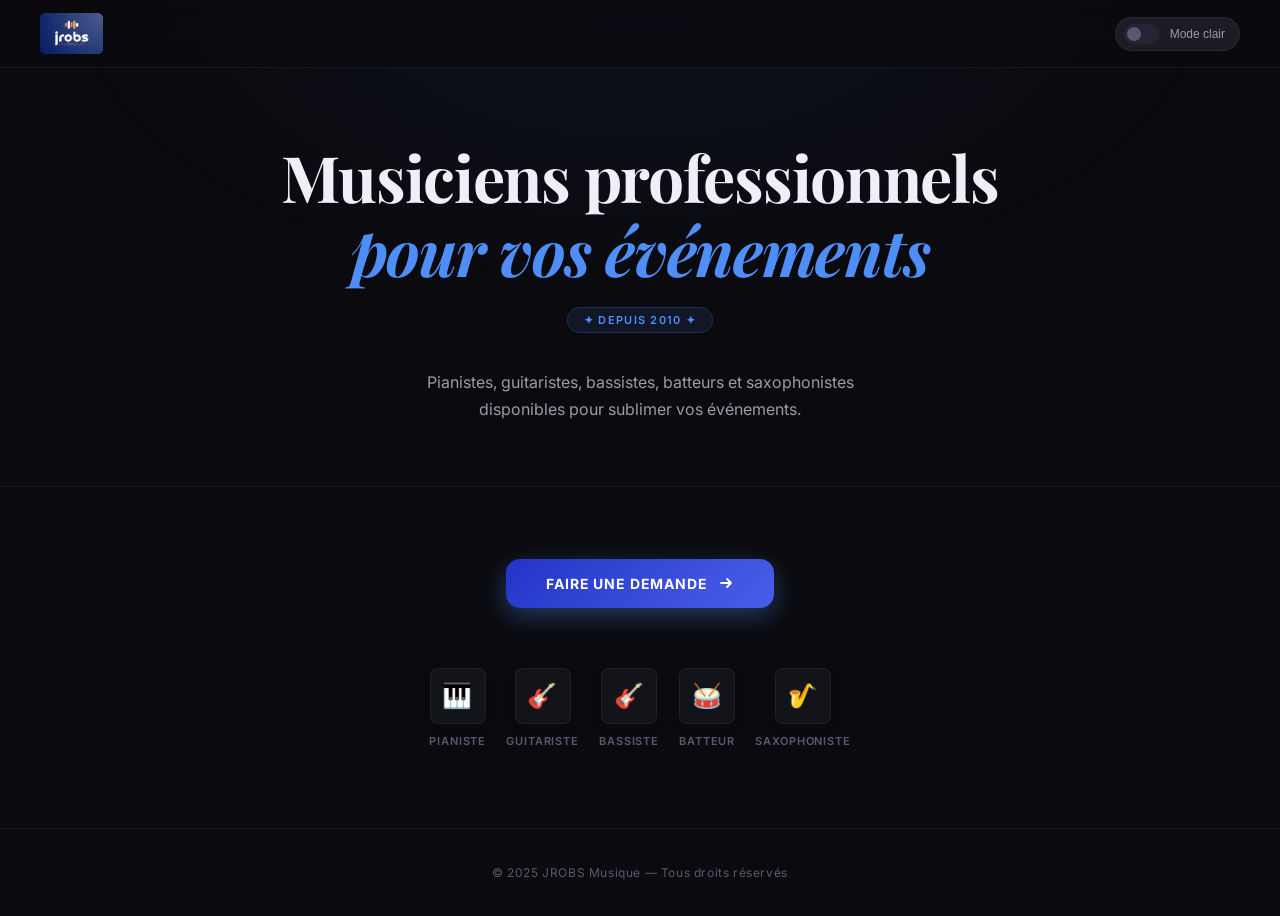
==== commit f283729f: "Update navbar logo image source" ====
--- a/index.html
+++ b/index.html
@@ -15,7 +15,7 @@
 
   <!-- NAVBAR -->
   <nav class="navbar">
-    <img src="jrobsmusique_banner.png" alt="JROBS Musique" class="navbar-logo">
+    <img src="logo/logo_jrobs.png" alt="JROBS Musique" class="navbar-logo">
     <button class="theme-toggle" id="themeToggle" onclick="toggleTheme()" aria-label="Changer le thème">
       <div class="toggle-track">
         <div class="toggle-thumb"></div>
